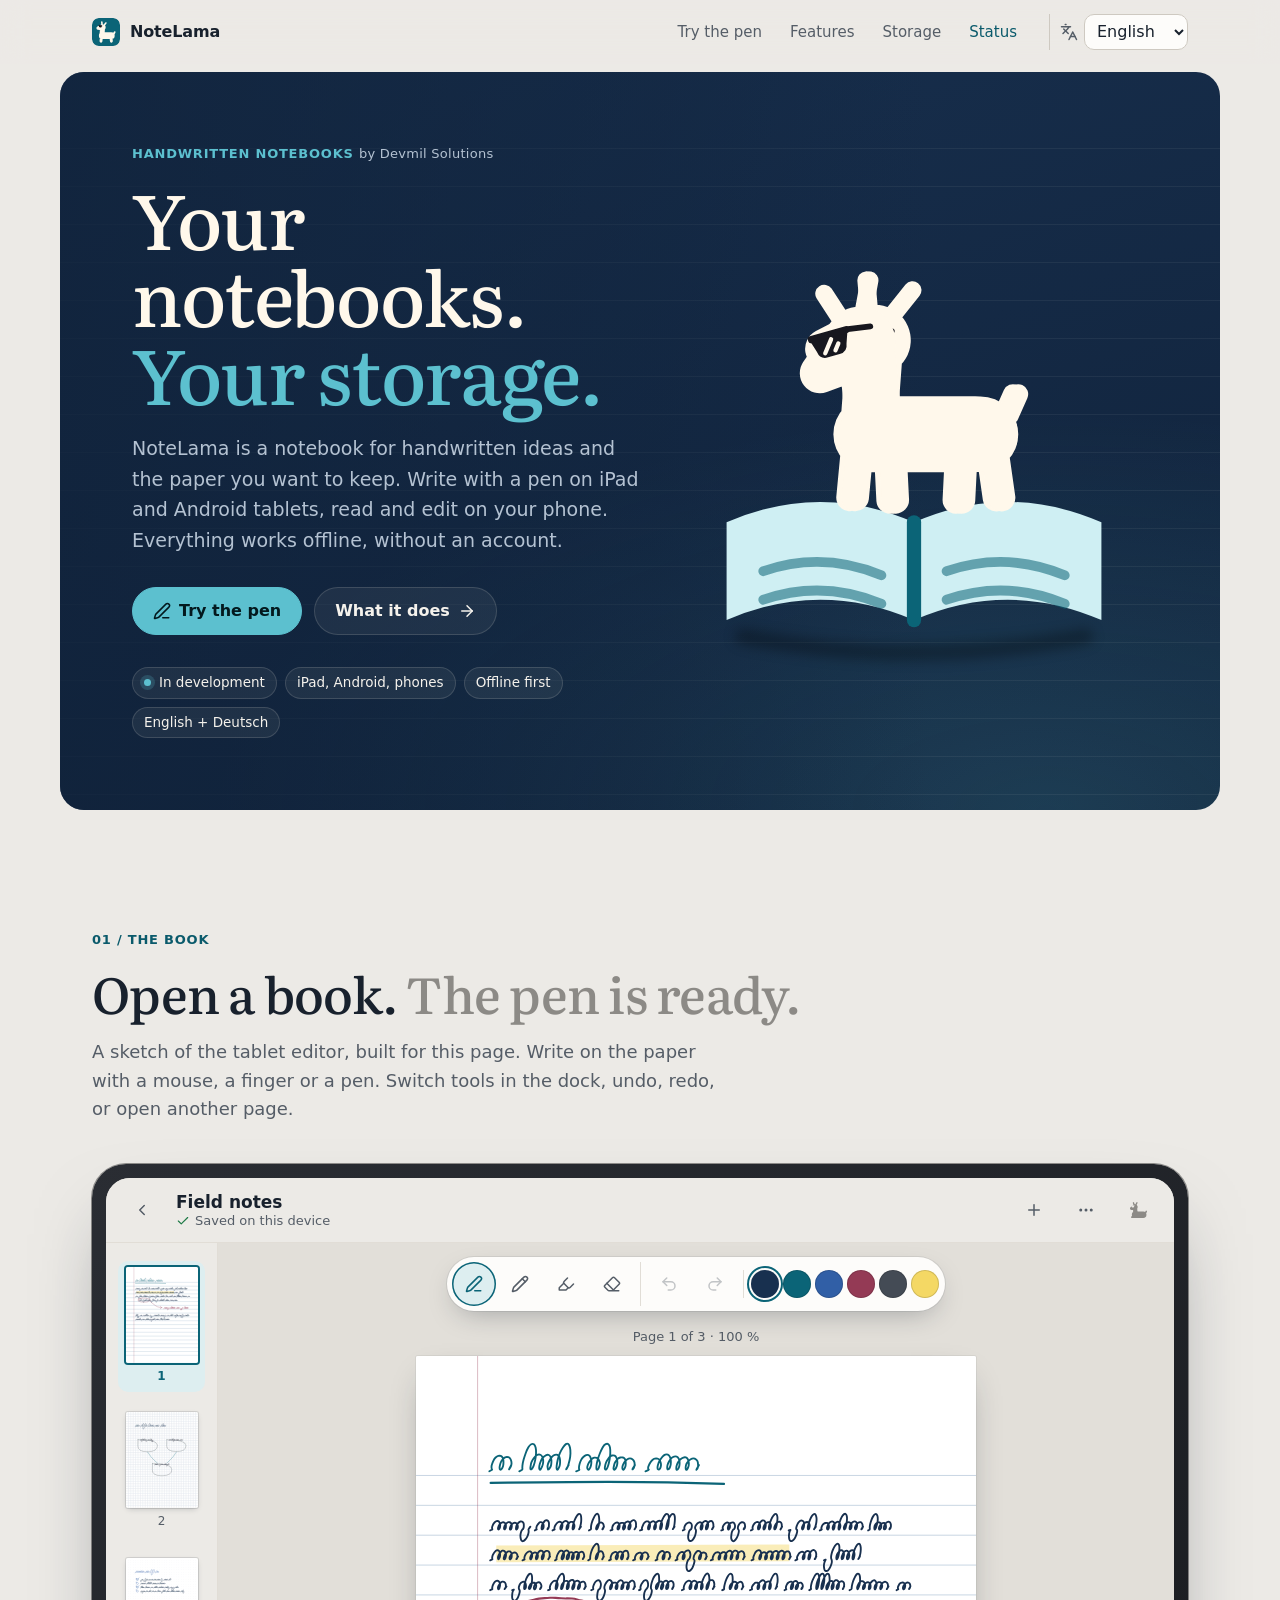
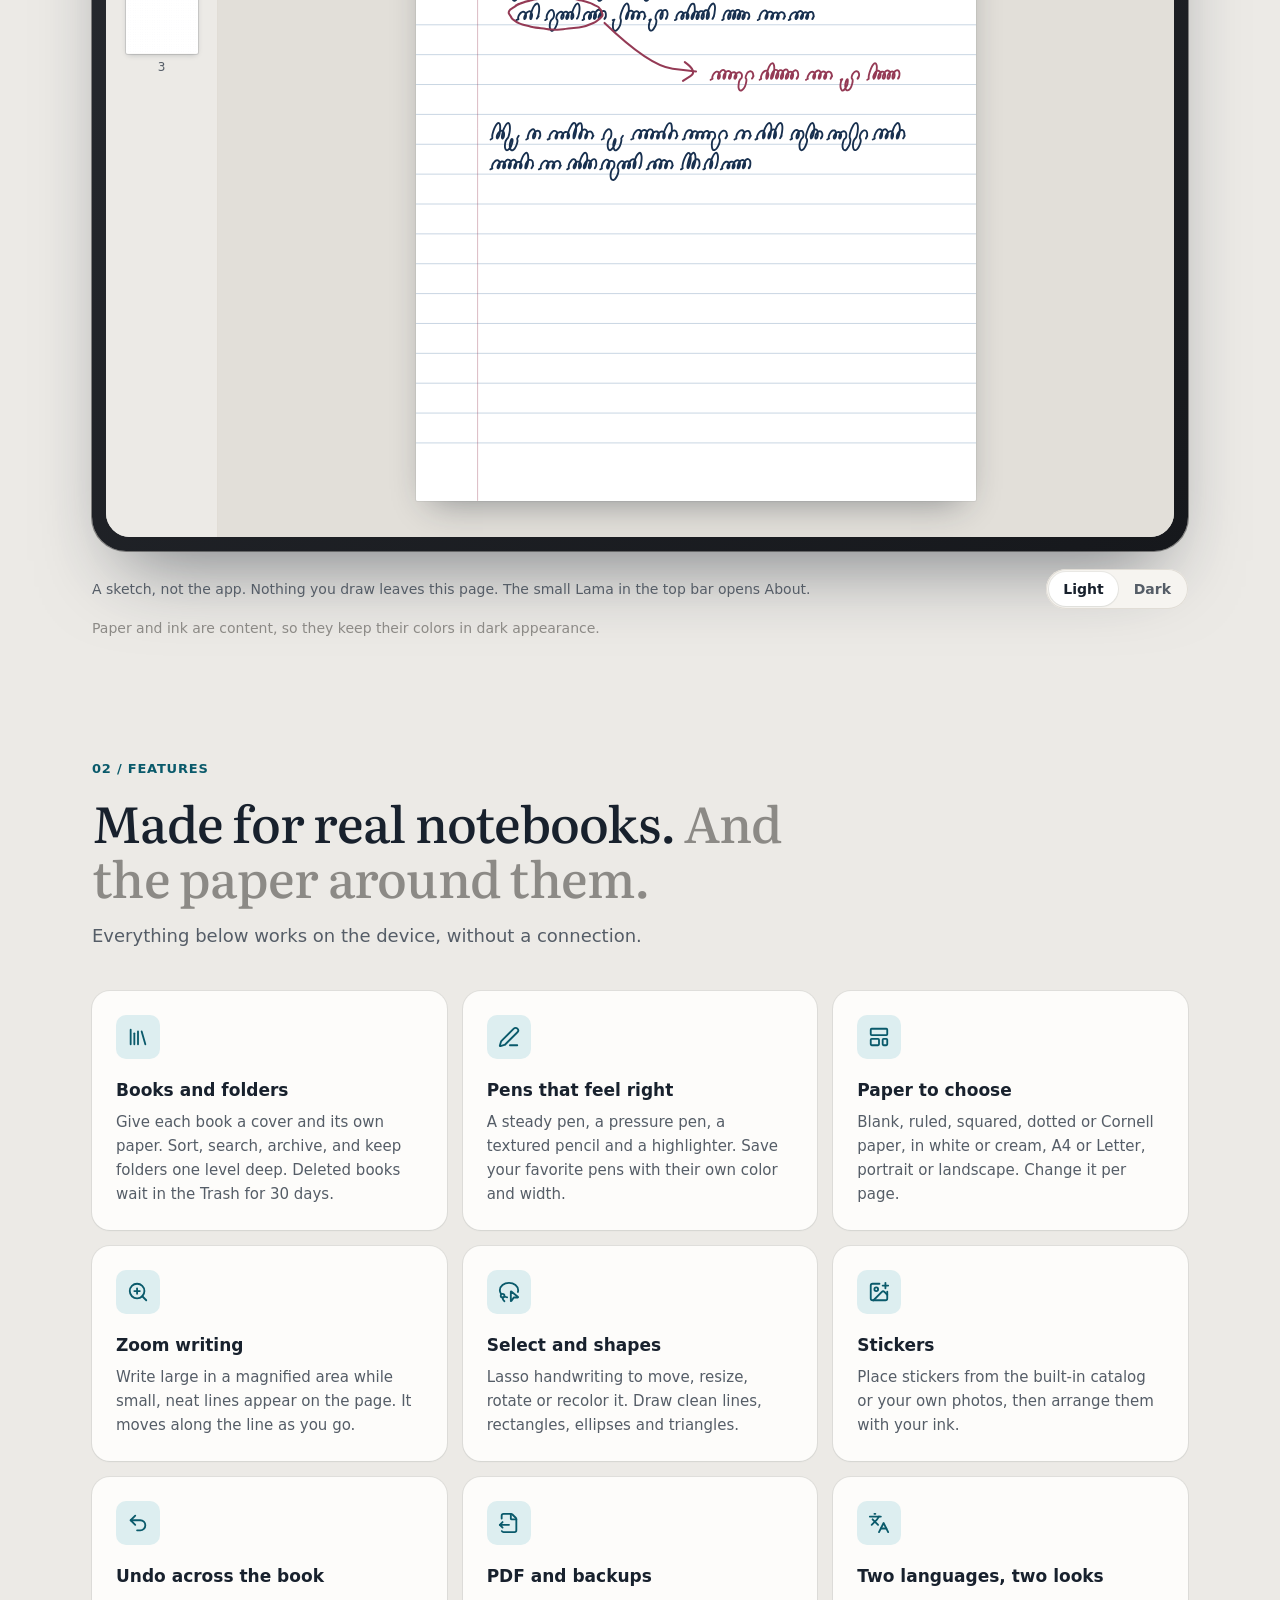
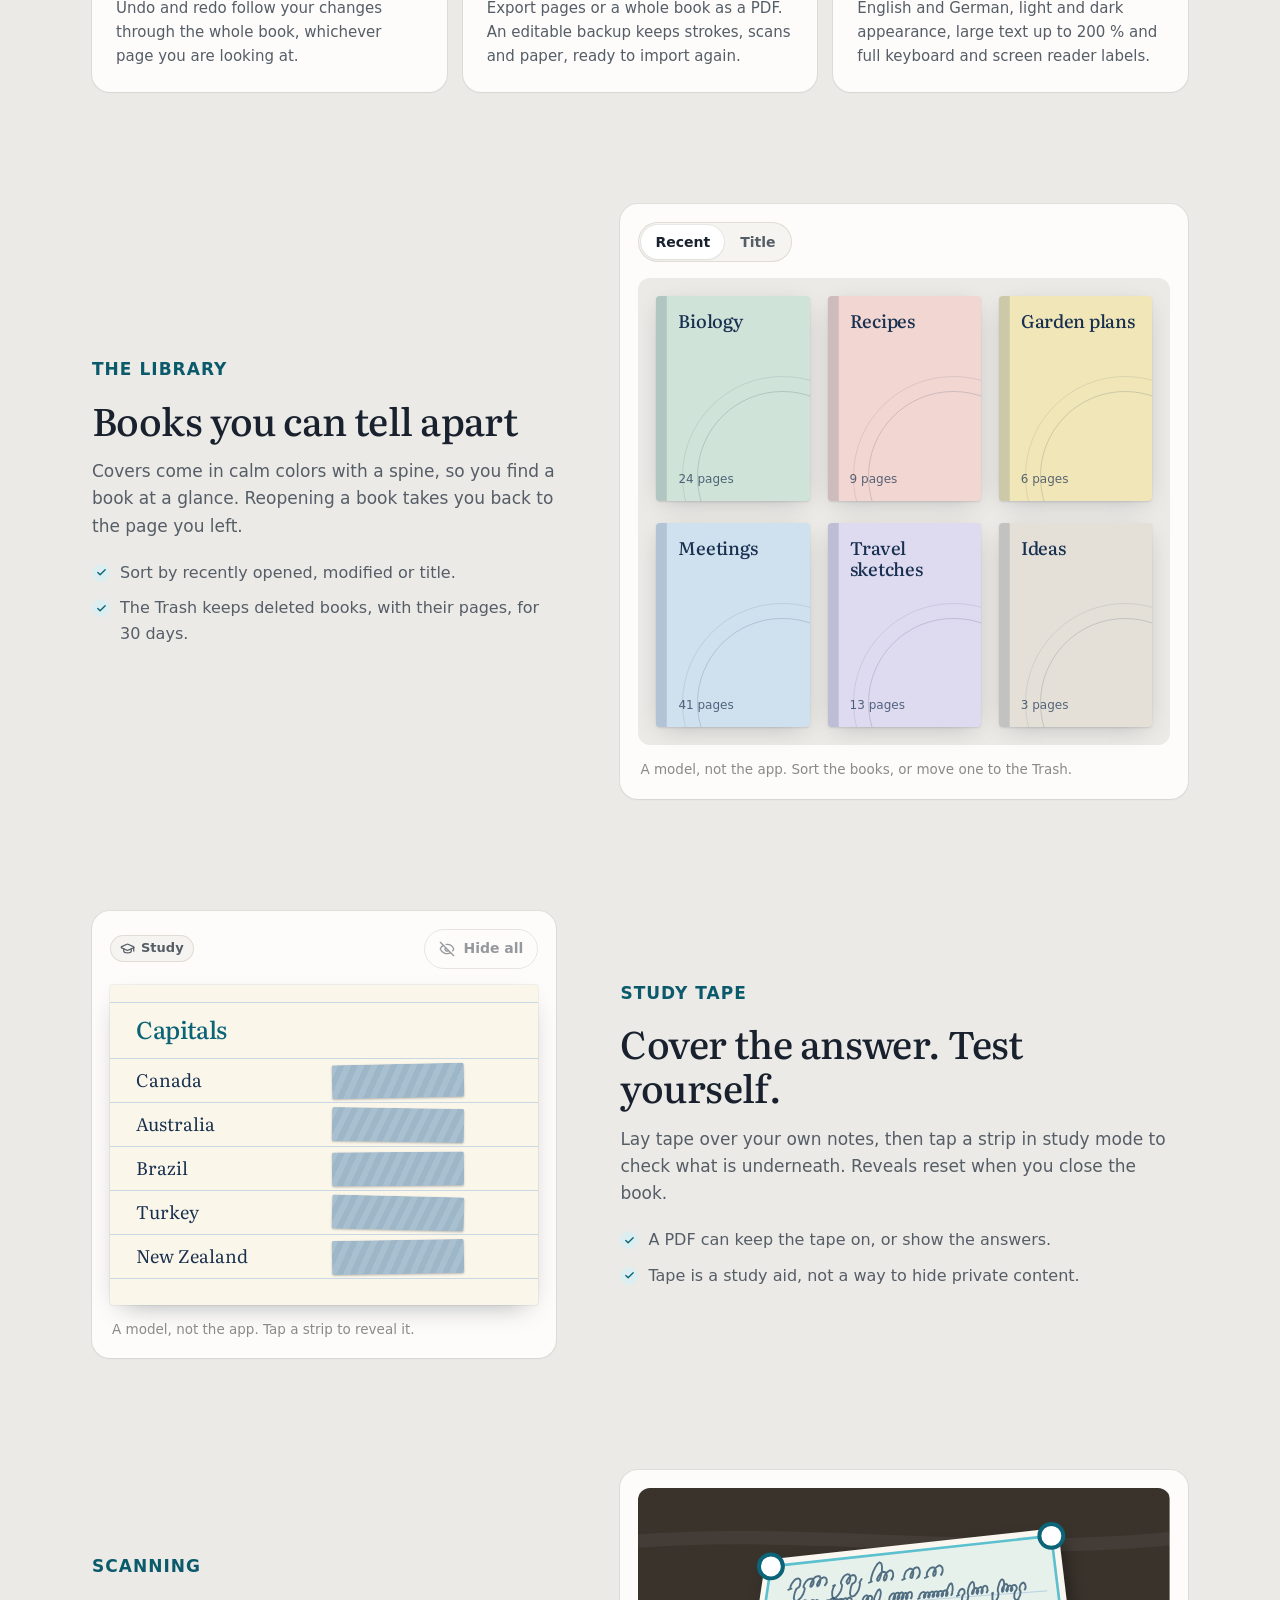
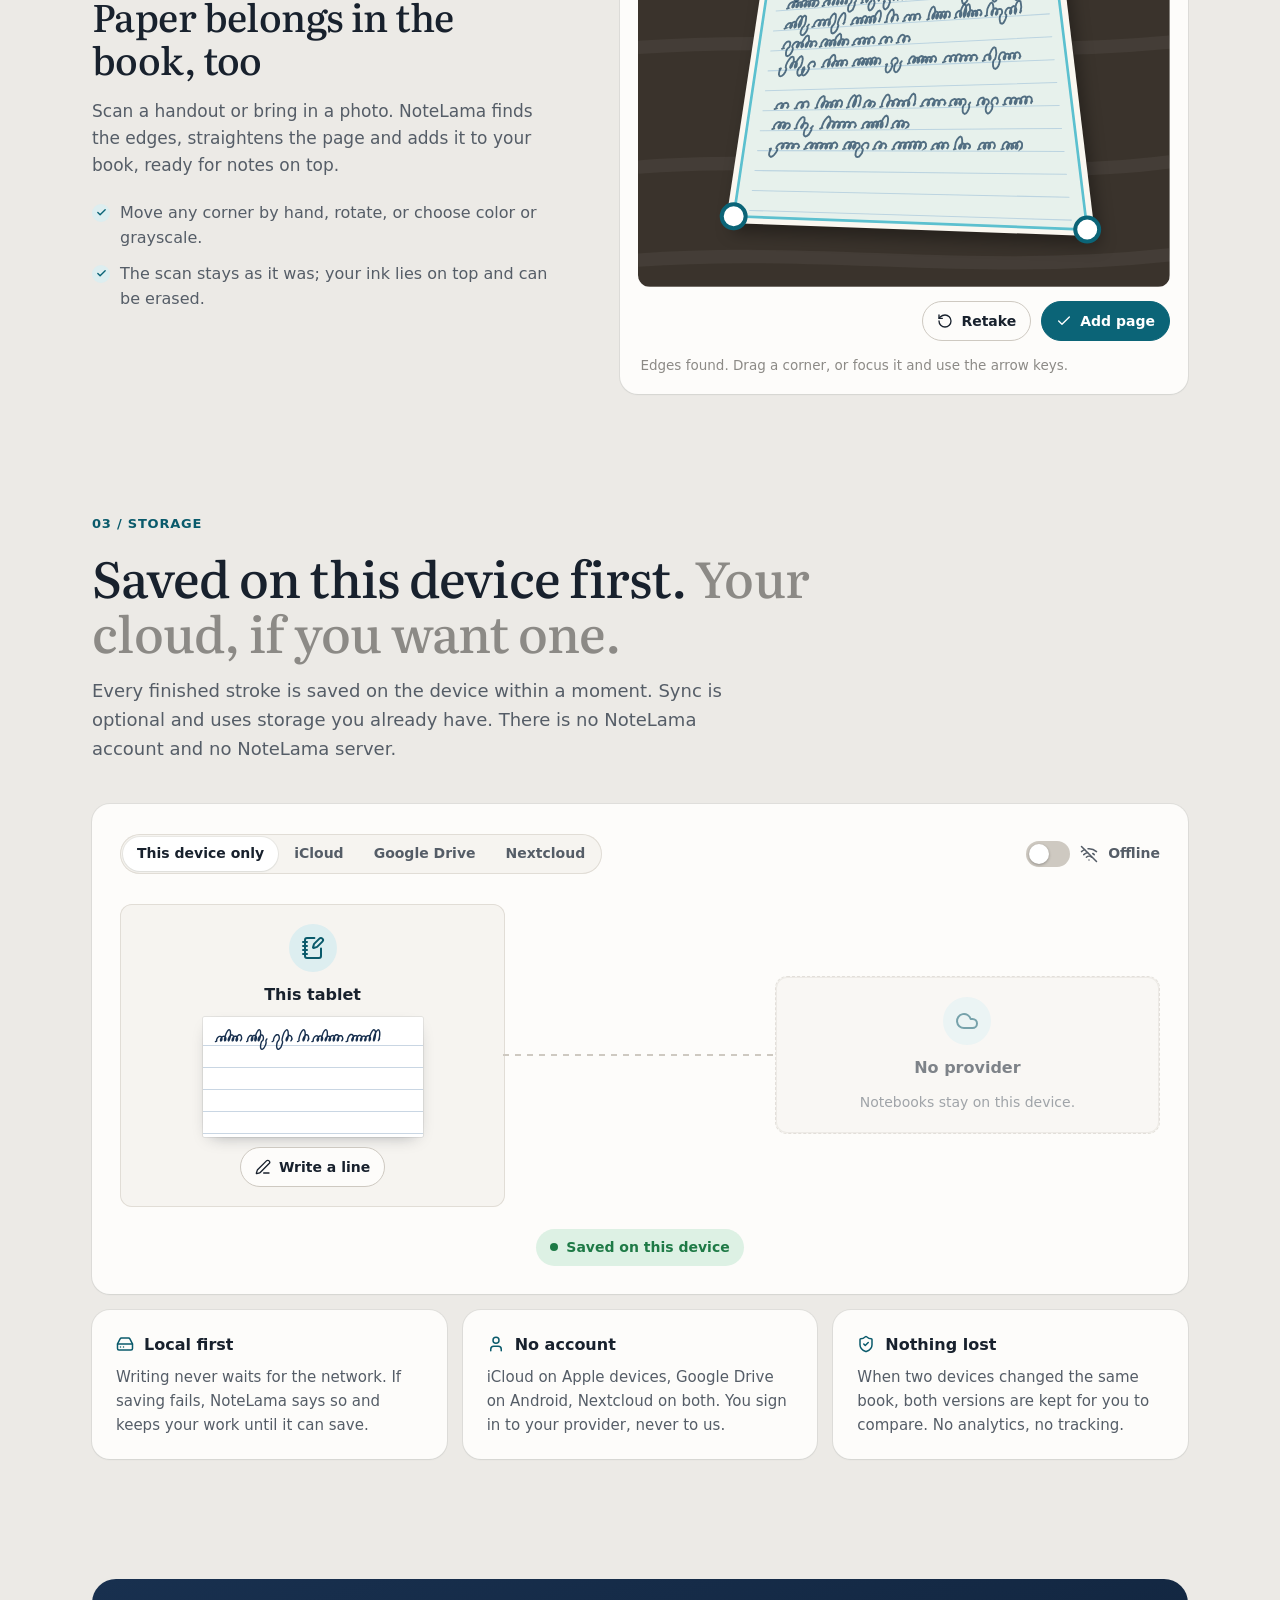
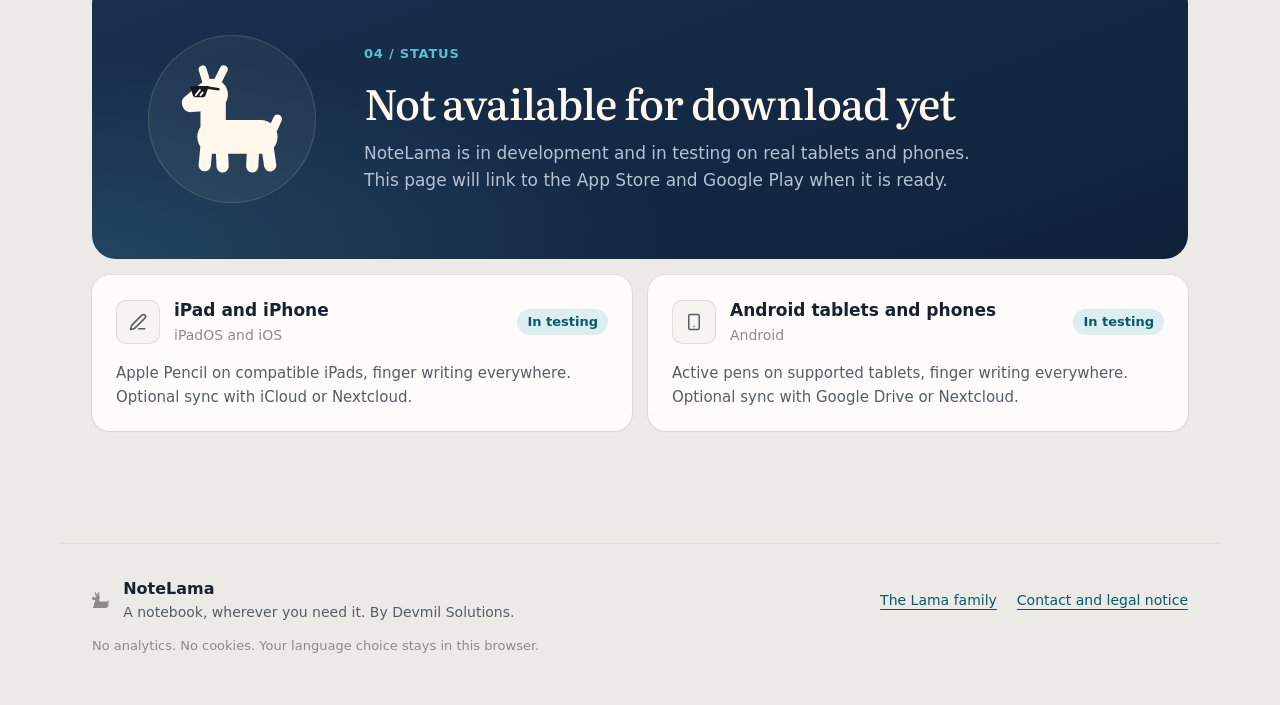
==== webfront/index.html @ fdbc12fc "Sync NoteLama website from 7f9ba613673b104b91e7f8cc0d9d2009ced15ec7" ====
<!doctype html>
<html lang="en">
<head>
  <meta charset="utf-8">
  <meta name="viewport" content="width=device-width, initial-scale=1">
  <title>NoteLama · Handwritten notebooks for tablets and phones</title>
  <meta name="description" content="NoteLama is a notebook app for handwriting and scanned paper on iPad, Android tablets and phones. It works offline, without an account. In development.">
  <meta name="author" content="Devmil Solutions">
  <meta name="theme-color" content="#ECEAE6" media="(prefers-color-scheme: light)">
  <meta name="theme-color" content="#151412" media="(prefers-color-scheme: dark)">
  <meta name="color-scheme" content="light dark">
  <meta property="og:type" content="website">
  <meta property="og:title" content="NoteLama · Your notebooks. Your storage.">
  <meta property="og:description" content="Handwritten notebooks for iPad, Android tablets and phones. Offline first, no account, optional sync with your own storage.">
  <meta property="og:image" content="https://devmil.de/notelama/assets/feature-graphic.png?v=cb223b7f4d21">
  <meta property="og:image:width" content="1024">
  <meta property="og:image:height" content="500">
  <meta property="og:url" content="https://devmil.de/notelama/">
  <meta name="twitter:card" content="summary_large_image">
  <link rel="canonical" href="https://devmil.de/notelama/">
  <script type="application/ld+json">{"@context":"https://schema.org","@type":"SoftwareApplication","name":"NoteLama","url":"https://devmil.de/notelama/","applicationCategory":"ProductivityApplication","operatingSystem":"iOS, iPadOS, Android","creator":{"@type":"Organization","name":"Devmil Solutions","url":"https://devmil.de/"},"description":"Offline notebooks for handwriting and scanned documents. In development."}</script>
  <link rel="icon" href="assets/notelama-mark.svg?v=741d6896531a" type="image/svg+xml">
  <link rel="apple-touch-icon" href="assets/apple-touch-icon.png?v=fbb6b276c877">
  <link rel="manifest" href="manifest.json?v=1ab2ebc813e4">
  <link rel="preload" href="assets/fonts/Literata-Display.woff2" as="font" type="font/woff2" crossorigin>
  <link rel="stylesheet" href="styles.css?v=d50cc5a12090">
  <script>document.documentElement.classList.add("js");</script>
  <script src="site.js?v=645aad67fbd0" data-locales-version="3dd27c2680d1" defer></script>
</head>
<body>
  <!-- Icons: Lucide (lucide-static 1.37.0, ISC), the set Meridian ships in the app. -->
  <svg class="icon-sprite" aria-hidden="true" focusable="false">
    <symbol id="i-pen-line" viewBox="0 0 24 24"><path d="M13 21h8"/><path d="M21.174 6.812a1 1 0 0 0-3.986-3.987L3.842 16.174a2 2 0 0 0-.5.83l-1.321 4.352a.5.5 0 0 0 .623.622l4.353-1.32a2 2 0 0 0 .83-.497z"/></symbol>
    <symbol id="i-pencil" viewBox="0 0 24 24"><path d="M21.174 6.812a1 1 0 0 0-3.986-3.987L3.842 16.174a2 2 0 0 0-.5.83l-1.321 4.352a.5.5 0 0 0 .623.622l4.353-1.32a2 2 0 0 0 .83-.497z"/><path d="m15 5 4 4"/></symbol>
    <symbol id="i-highlighter" viewBox="0 0 24 24"><path d="m9 11-6 6v3h9l3-3"/><path d="m22 12-4.6 4.6a2 2 0 0 1-2.8 0l-5.2-5.2a2 2 0 0 1 0-2.8L14 4"/></symbol>
    <symbol id="i-eraser" viewBox="0 0 24 24"><path d="M21 21H8a2 2 0 0 1-1.42-.587l-3.994-3.999a2 2 0 0 1 0-2.828l10-10a2 2 0 0 1 2.829 0l5.999 6a2 2 0 0 1 0 2.828L12.834 21"/><path d="m5.082 11.09 8.828 8.828"/></symbol>
    <symbol id="i-undo-2" viewBox="0 0 24 24"><path d="M9 14 4 9l5-5"/><path d="M4 9h10.5a5.5 5.5 0 0 1 5.5 5.5a5.5 5.5 0 0 1-5.5 5.5H11"/></symbol>
    <symbol id="i-redo-2" viewBox="0 0 24 24"><path d="m15 14 5-5-5-5"/><path d="M20 9H9.5A5.5 5.5 0 0 0 4 14.5A5.5 5.5 0 0 0 9.5 20H13"/></symbol>
    <symbol id="i-lasso-select" viewBox="0 0 24 24"><path d="M7 22a5 5 0 0 1-2-4"/><path d="M7 16.93c.96.43 1.96.74 2.99.91"/><path d="M3.34 14A6.8 6.8 0 0 1 2 10c0-4.42 4.48-8 10-8s10 3.58 10 8a7.19 7.19 0 0 1-.33 2"/><path d="M5 18a2 2 0 1 0 0-4 2 2 0 0 0 0 4z"/><path d="M14.33 22h-.09a.35.35 0 0 1-.24-.32v-10a.34.34 0 0 1 .33-.34c.08 0 .15.03.21.08l7.34 6a.33.33 0 0 1-.21.59h-4.49l-2.57 3.85a.35.35 0 0 1-.28.14z"/></symbol>
    <symbol id="i-scan" viewBox="0 0 24 24"><path d="M3 7V5a2 2 0 0 1 2-2h2"/><path d="M17 3h2a2 2 0 0 1 2 2v2"/><path d="M21 17v2a2 2 0 0 1-2 2h-2"/><path d="M7 21H5a2 2 0 0 1-2-2v-2"/></symbol>
    <symbol id="i-file-output" viewBox="0 0 24 24"><path d="M4.226 20.925A2 2 0 0 0 6 22h12a2 2 0 0 0 2-2V8a2.4 2.4 0 0 0-.706-1.706l-3.588-3.588A2.4 2.4 0 0 0 14 2H6a2 2 0 0 0-2 2v3.127"/><path d="M14 2v5a1 1 0 0 0 1 1h5"/><path d="m5 11-3 3"/><path d="m5 17-3-3h10"/></symbol>
    <symbol id="i-hard-drive" viewBox="0 0 24 24"><path d="M10 16h.01"/><path d="M2.212 11.577a2 2 0 0 0-.212.896V18a2 2 0 0 0 2 2h16a2 2 0 0 0 2-2v-5.527a2 2 0 0 0-.212-.896L18.55 5.11A2 2 0 0 0 16.76 4H7.24a2 2 0 0 0-1.79 1.11z"/><path d="M21.946 12.013H2.054"/><path d="M6 16h.01"/></symbol>
    <symbol id="i-cloud" viewBox="0 0 24 24"><path d="M17.5 19H9a7 7 0 1 1 6.71-9h1.79a4.5 4.5 0 1 1 0 9Z"/></symbol>
    <symbol id="i-cloud-check" viewBox="0 0 24 24"><path d="m17 15-5.5 5.5L9 18"/><path d="M5.516 16.07A7 7 0 1 1 15.71 8h1.79a4.5 4.5 0 0 1 3.501 7.327"/></symbol>
    <symbol id="i-wifi-off" viewBox="0 0 24 24"><path d="M12 20h.01"/><path d="M8.5 16.429a5 5 0 0 1 7 0"/><path d="M5 12.859a10 10 0 0 1 5.17-2.69"/><path d="M19 12.859a10 10 0 0 0-2.007-1.523"/><path d="M2 8.82a15 15 0 0 1 4.177-2.643"/><path d="M22 8.82a15 15 0 0 0-11.288-3.764"/><path d="m2 2 20 20"/></symbol>
    <symbol id="i-shield-check" viewBox="0 0 24 24"><path d="M20 13c0 5-3.5 7.5-7.66 8.95a1 1 0 0 1-.67-.01C7.5 20.5 4 18 4 13V6a1 1 0 0 1 1-1c2 0 4.5-1.2 6.24-2.72a1.17 1.17 0 0 1 1.52 0C14.51 3.81 17 5 19 5a1 1 0 0 1 1 1z"/><path d="m9 12 2 2 4-4"/></symbol>
    <symbol id="i-notebook-pen" viewBox="0 0 24 24"><path d="M13.4 2H6a2 2 0 0 0-2 2v16a2 2 0 0 0 2 2h12a2 2 0 0 0 2-2v-7.4"/><path d="M2 6h4"/><path d="M2 10h4"/><path d="M2 14h4"/><path d="M2 18h4"/><path d="M21.378 5.626a1 1 0 1 0-3.004-3.004l-5.01 5.012a2 2 0 0 0-.506.854l-.837 2.87a.5.5 0 0 0 .62.62l2.87-.837a2 2 0 0 0 .854-.506z"/></symbol>
    <symbol id="i-library" viewBox="0 0 24 24"><path d="m16 6 4 14"/><path d="M12 6v14"/><path d="M8 8v12"/><path d="M4 4v16"/></symbol>
    <symbol id="i-zoom-in" viewBox="0 0 24 24"><circle cx="11" cy="11" r="8"/><line x1="21" x2="16.65" y1="21" y2="16.65"/><line x1="11" x2="11" y1="8" y2="14"/><line x1="8" x2="14" y1="11" y2="11"/></symbol>
    <symbol id="i-image-plus" viewBox="0 0 24 24"><path d="M16 5h6"/><path d="M19 2v6"/><path d="M21 11.5V19a2 2 0 0 1-2 2H5a2 2 0 0 1-2-2V5a2 2 0 0 1 2-2h7.5"/><path d="m21 15-3.086-3.086a2 2 0 0 0-2.828 0L6 21"/><circle cx="9" cy="9" r="2"/></symbol>
    <symbol id="i-eye" viewBox="0 0 24 24"><path d="M2.062 12.348a1 1 0 0 1 0-.696 10.75 10.75 0 0 1 19.876 0 1 1 0 0 1 0 .696 10.75 10.75 0 0 1-19.876 0"/><circle cx="12" cy="12" r="3"/></symbol>
    <symbol id="i-eye-off" viewBox="0 0 24 24"><path d="M10.733 5.076a10.744 10.744 0 0 1 11.205 6.575 1 1 0 0 1 0 .696 10.747 10.747 0 0 1-1.444 2.49"/><path d="M14.084 14.158a3 3 0 0 1-4.242-4.242"/><path d="M17.479 17.499a10.75 10.75 0 0 1-15.417-5.151 1 1 0 0 1 0-.696 10.75 10.75 0 0 1 4.446-5.143"/><path d="m2 2 20 20"/></symbol>
    <symbol id="i-languages" viewBox="0 0 24 24"><path d="m5 8 6 6"/><path d="m4 14 6-6 2-3"/><path d="M2 5h12"/><path d="M7 2h1"/><path d="m22 22-5-10-5 10"/><path d="M14 18h6"/></symbol>
    <symbol id="i-smartphone" viewBox="0 0 24 24"><rect width="14" height="20" x="5" y="2" rx="2" ry="2"/><path d="M12 18h.01"/></symbol>
    <symbol id="i-folder" viewBox="0 0 24 24"><path d="M20 20a2 2 0 0 0 2-2V8a2 2 0 0 0-2-2h-7.9a2 2 0 0 1-1.69-.9L9.6 3.9A2 2 0 0 0 7.93 3H4a2 2 0 0 0-2 2v13a2 2 0 0 0 2 2Z"/></symbol>
    <symbol id="i-trash-2" viewBox="0 0 24 24"><path d="M10 11v6"/><path d="M14 11v6"/><path d="M19 6v14a2 2 0 0 1-2 2H7a2 2 0 0 1-2-2V6"/><path d="M3 6h18"/><path d="M8 6V4a2 2 0 0 1 2-2h4a2 2 0 0 1 2 2v2"/></symbol>
    <symbol id="i-check" viewBox="0 0 24 24"><path d="M20 6 9 17l-5-5"/></symbol>
    <symbol id="i-refresh-cw" viewBox="0 0 24 24"><path d="M3 12a9 9 0 0 1 9-9 9.75 9.75 0 0 1 6.74 2.74L21 8"/><path d="M21 3v5h-5"/><path d="M21 12a9 9 0 0 1-9 9 9.75 9.75 0 0 1-6.74-2.74L3 16"/><path d="M8 16H3v5"/></symbol>
    <symbol id="i-plus" viewBox="0 0 24 24"><path d="M5 12h14"/><path d="M12 5v14"/></symbol>
    <symbol id="i-arrow-right" viewBox="0 0 24 24"><path d="M5 12h14"/><path d="m12 5 7 7-7 7"/></symbol>
    <symbol id="i-rotate-ccw" viewBox="0 0 24 24"><path d="M3 12a9 9 0 1 0 9-9 9.75 9.75 0 0 0-6.74 2.74L3 8"/><path d="M3 3v5h5"/></symbol>
    <symbol id="i-layout-template" viewBox="0 0 24 24"><rect width="18" height="7" x="3" y="3" rx="1"/><rect width="9" height="7" x="3" y="14" rx="1"/><rect width="5" height="7" x="16" y="14" rx="1"/></symbol>
    <symbol id="i-graduation-cap" viewBox="0 0 24 24"><path d="M21.42 10.922a1 1 0 0 0-.019-1.838L12.83 5.18a2 2 0 0 0-1.66 0L2.6 9.08a1 1 0 0 0 0 1.832l8.57 3.908a2 2 0 0 0 1.66 0z"/><path d="M22 10v6"/><path d="M6 12.5V16a6 3 0 0 0 12 0v-3.5"/></symbol>
    <symbol id="i-x" viewBox="0 0 24 24"><path d="M18 6 6 18"/><path d="m6 6 12 12"/></symbol>
    <symbol id="i-ellipsis" viewBox="0 0 24 24"><circle cx="12" cy="12" r="1"/><circle cx="19" cy="12" r="1"/><circle cx="5" cy="12" r="1"/></symbol>
    <symbol id="i-chevron-left" viewBox="0 0 24 24"><path d="m15 18-6-6 6-6"/></symbol>
    <symbol id="i-archive-restore" viewBox="0 0 24 24"><rect width="20" height="5" x="2" y="3" rx="1"/><path d="M4 8v11a2 2 0 0 0 2 2h2"/><path d="M20 8v11a2 2 0 0 1-2 2h-2"/><path d="m9 15 3-3 3 3"/><path d="M12 12v9"/></symbol>
    <symbol id="i-user" viewBox="0 0 24 24"><path d="M19 21v-2a4 4 0 0 0-4-4H9a4 4 0 0 0-4 4v2"/><circle cx="12" cy="7" r="4"/></symbol>
  </svg>

  <a class="skip-link" href="#main" data-i18n="skip">Skip to content</a>

  <header class="site-header">
    <nav class="site-nav" aria-label="Main" data-i18n-label="navLabel">
      <a class="brand" href="./">
        <img class="brand-mark" src="assets/notelama-mark.svg?v=741d6896531a" alt="" width="28" height="28">
        <span class="brand-name">NoteLama</span>
      </a>
      <div class="nav-links">
        <a href="#write" data-i18n="navWrite">Try the pen</a>
        <a href="#features" data-i18n="navFeatures">Features</a>
        <a href="#storage" data-i18n="navStorage">Storage</a>
        <a class="nav-cta" href="#status" data-i18n="navStatus">Status</a>
      </div>
      <label class="language">
        <svg class="icon" aria-hidden="true"><use href="#i-languages"/></svg>
        <span class="sr-only" data-i18n="language">Language</span>
        <select id="language"><option value="en">English</option><option value="de">Deutsch</option></select>
      </label>
    </nav>
  </header>

  <main id="main">
    <section class="hero" aria-labelledby="hero-title">
      <div class="stage">
        <canvas class="ink-field" data-ink-field aria-hidden="true"></canvas>
        <div class="stage-veil" aria-hidden="true"></div>
        <div class="hero-copy">
          <p class="eyebrow on-brand"><span data-i18n="heroEyebrow">Handwritten notebooks</span> <span class="eyebrow-maker" data-i18n="maker">by Devmil Solutions</span></p>
          <h1 id="hero-title"><span data-i18n="heroTitleA">Your notebooks.</span> <span class="soft" data-i18n="heroTitleB">Your storage.</span></h1>
          <p class="lede" data-i18n="heroLede">NoteLama is a notebook for handwritten ideas and the paper you want to keep. Write with a pen on iPad and Android tablets, read and edit on your phone. Everything works offline, without an account.</p>
          <div class="actions">
            <a class="button primary" href="#write">
              <svg class="icon" aria-hidden="true"><use href="#i-pen-line"/></svg>
              <span data-i18n="heroTry">Try the pen</span>
            </a>
            <a class="button ghost" href="#features">
              <span data-i18n="heroMore">What it does</span>
              <svg class="icon" aria-hidden="true"><use href="#i-arrow-right"/></svg>
            </a>
          </div>
          <ul class="hero-facts">
            <li><span class="dot" aria-hidden="true"></span><span data-i18n="factStatus">In development</span></li>
            <li data-i18n="factDevices">iPad, Android, phones</li>
            <li data-i18n="factOffline">Offline first</li>
            <li data-i18n="factLanguages">English + Deutsch</li>
          </ul>
        </div>
        <!-- The Lama stands on an open notebook, as in the app icon. It
             opens with the hello pose, settles proud, and nods when a line
             of handwriting is finished on the stage. -->
        <div class="hero-scene" aria-hidden="true">
          <!-- Same geometry as the vendored app icon scene (tile-nibluma.svg). -->
          <svg viewBox="6 10 108 104" focusable="false">
            <path class="book-shadow" d="M18 110Q60 118 102 110"/>
            <path class="book" d="M14 82Q37 72 60 82Q83 72 106 82V106Q83 96 60 106Q37 96 14 106Z"/>
            <path class="book-rule" d="M23 94Q37.5 89 52 95M23 101Q37.5 96 52 102M68 94Q82.5 89 97 95M68 101Q82.5 96 97 102"/>
            <path class="book-spine" d="M60 82V106"/>
            <g class="hero-lama is-hello" data-hero-lama>
              <image class="pose proud" href="assets/lama/lama-proud.svg" x="24.49" y="14.69" width="71.02" height="71.02"/>
              <image class="pose hello" href="assets/lama/lama-standing-nod.svg" x="24.49" y="14.69" width="71.02" height="71.02"/>
            </g>
          </svg>
        </div>
      </div>
    </section>

    <section id="write" class="section" aria-labelledby="write-title">
      <div class="section-head reveal">
        <p class="eyebrow"><b>01</b> / <span data-i18n="writeEyebrow">The book</span></p>
        <h2 id="write-title"><span data-i18n="writeTitleA">Open a book.</span> <span class="soft" data-i18n="writeTitleB">The pen is ready.</span></h2>
        <p class="section-lede" data-i18n="writeLede">A sketch of the tablet editor, built for this page. Write on the paper with a mouse, a finger or a pen. Switch tools in the dock, undo, redo, or open another page.</p>
      </div>

      <figure class="tablet-figure reveal" data-book>
        <div class="tablet">
          <div class="app" data-sketch-theme>
            <div class="app-bar">
              <span class="app-icon-button" aria-hidden="true"><svg class="icon"><use href="#i-chevron-left"/></svg></span>
              <div class="app-title">
                <strong class="book-title" data-i18n="bookTitle">Field notes</strong>
                <small class="save-state" data-save-state role="status"><svg class="icon" aria-hidden="true"><use href="#i-check"/></svg><span data-save-text data-i18n="savedLocally">Saved on this device</span></small>
              </div>
              <span class="app-icon-button" aria-hidden="true"><svg class="icon"><use href="#i-plus"/></svg></span>
              <span class="app-icon-button" aria-hidden="true"><svg class="icon"><use href="#i-ellipsis"/></svg></span>
              <button class="app-icon-button signature-button" type="button" data-about-open title="About NoteLama" data-i18n-label="aboutOpen">
                <span class="signature" aria-hidden="true"></span>
              </button>
            </div>
            <div class="app-body">
              <ol class="thumbs" aria-label="Pages" data-i18n-label="pagesLabel" data-thumbs>
                <li><button type="button" class="thumb" data-page="0" aria-current="true"><canvas width="72" height="96" aria-hidden="true"></canvas><span>1</span></button></li>
                <li><button type="button" class="thumb" data-page="1"><canvas width="72" height="96" aria-hidden="true"></canvas><span>2</span></button></li>
                <li><button type="button" class="thumb" data-page="2"><canvas width="72" height="96" aria-hidden="true"></canvas><span>3</span></button></li>
              </ol>
              <div class="desk">
                <div class="dock" role="toolbar" aria-label="Tools" data-i18n-label="toolsLabel" data-dock>
                  <div class="dock-group">
                    <button type="button" class="tool" data-tool="pen" aria-pressed="true" title="Pen" data-i18n-label="penTool"><svg class="icon" aria-hidden="true"><use href="#i-pen-line"/></svg></button>
                    <button type="button" class="tool" data-tool="pencil" aria-pressed="false" title="Pencil" data-i18n-label="pencilTool"><svg class="icon" aria-hidden="true"><use href="#i-pencil"/></svg></button>
                    <button type="button" class="tool" data-tool="highlighter" aria-pressed="false" title="Highlighter" data-i18n-label="highlighterTool"><svg class="icon" aria-hidden="true"><use href="#i-highlighter"/></svg></button>
                    <button type="button" class="tool" data-tool="eraser" aria-pressed="false" title="Eraser" data-i18n-label="eraserTool"><svg class="icon" aria-hidden="true"><use href="#i-eraser"/></svg></button>
                  </div>
                  <div class="dock-group">
                    <button type="button" class="tool" data-undo disabled title="Undo" data-i18n-label="undo"><svg class="icon" aria-hidden="true"><use href="#i-undo-2"/></svg></button>
                    <button type="button" class="tool" data-redo disabled title="Redo" data-i18n-label="redo"><svg class="icon" aria-hidden="true"><use href="#i-redo-2"/></svg></button>
                  </div>
                  <div class="dock-group swatches" role="radiogroup" aria-label="Ink color" data-i18n-label="inkLabel" data-swatches>
                    <button type="button" class="swatch" role="radio" aria-checked="true" style="--ink:#18304F" data-color="#18304F" title="Blue-black" data-i18n-label="inkBlueBlack"></button>
                    <button type="button" class="swatch" role="radio" aria-checked="false" style="--ink:#0B6477" data-color="#0B6477" title="Petrol" data-i18n-label="inkPetrol"></button>
                    <button type="button" class="swatch" role="radio" aria-checked="false" style="--ink:#315FA6" data-color="#315FA6" title="Royal" data-i18n-label="inkRoyal"></button>
                    <button type="button" class="swatch" role="radio" aria-checked="false" style="--ink:#943A55" data-color="#943A55" title="Berry" data-i18n-label="inkBerry"></button>
                    <button type="button" class="swatch" role="radio" aria-checked="false" style="--ink:#444B55" data-color="#444B55" title="Graphite" data-i18n-label="inkGraphite"></button>
                    <button type="button" class="swatch" role="radio" aria-checked="false" style="--ink:#F4D864" data-color="#F4D864" title="Sunflower" data-i18n-label="inkSunflower"></button>
                  </div>
                </div>
                <p class="page-meta" aria-live="polite"><span data-page-label>Page 1 of 3</span> · <span class="tabular">100 %</span></p>
                <div class="paper-wrap">
                  <canvas class="paper" data-paper role="img" aria-label="Writable page. Draw with a mouse, finger or pen." data-i18n-label="paperLabel"></canvas>
                  <span class="eraser-ring" data-eraser-ring aria-hidden="true"></span>
                </div>
              </div>
            </div>
            <div class="about-scrim" data-about hidden>
              <div class="about-dialog" role="dialog" aria-modal="true" aria-labelledby="about-title">
                <div class="about-ground"><img src="assets/lama/lama-proud.svg" alt="" width="104" height="104"></div>
                <h3 id="about-title">NoteLama</h3>
                <p data-i18n="maker">by Devmil Solutions</p>
                <p class="about-version" data-i18n="aboutVersion">In development · not yet released</p>
                <button class="button small" type="button" data-about-close data-i18n="close">Close</button>
              </div>
            </div>
          </div>
        </div>
        <figcaption class="figure-caption">
          <span data-i18n="writeCaption">A sketch, not the app. Nothing you draw leaves this page. The small Lama in the top bar opens About.</span>
          <span class="seg" role="group" aria-label="Sketch appearance" data-i18n-label="appearanceLabel">
            <button type="button" aria-pressed="false" data-sketch-mode="light" data-i18n="light">Light</button>
            <button type="button" aria-pressed="false" data-sketch-mode="dark" data-i18n="dark">Dark</button>
          </span>
        </figcaption>
        <p class="figure-note reveal" data-i18n="writeNote">Paper and ink are content, so they keep their colors in dark appearance.</p>
      </figure>
    </section>

    <section id="features" class="section" aria-labelledby="features-title">
      <div class="section-head reveal">
        <p class="eyebrow"><b>02</b> / <span data-i18n="featuresEyebrow">Features</span></p>
        <h2 id="features-title"><span data-i18n="featuresTitleA">Made for real notebooks.</span> <span class="soft" data-i18n="featuresTitleB">And the paper around them.</span></h2>
        <p class="section-lede" data-i18n="featuresLede">Everything below works on the device, without a connection.</p>
      </div>
      <div class="feature-grid">
        <article class="island reveal">
          <span class="feature-icon"><svg class="icon" aria-hidden="true"><use href="#i-library"/></svg></span>
          <h3 data-i18n="fLibraryTitle">Books and folders</h3>
          <p data-i18n="fLibraryBody">Give each book a cover and its own paper. Sort, search, archive, and keep folders one level deep. Deleted books wait in the Trash for 30 days.</p>
        </article>
        <article class="island reveal" style="--i:1">
          <span class="feature-icon"><svg class="icon" aria-hidden="true"><use href="#i-pen-line"/></svg></span>
          <h3 data-i18n="fPensTitle">Pens that feel right</h3>
          <p data-i18n="fPensBody">A steady pen, a pressure pen, a textured pencil and a highlighter. Save your favorite pens with their own color and width.</p>
        </article>
        <article class="island reveal" style="--i:2">
          <span class="feature-icon"><svg class="icon" aria-hidden="true"><use href="#i-layout-template"/></svg></span>
          <h3 data-i18n="fPaperTitle">Paper to choose</h3>
          <p data-i18n="fPaperBody">Blank, ruled, squared, dotted or Cornell paper, in white or cream, A4 or Letter, portrait or landscape. Change it per page.</p>
        </article>
        <article class="island reveal">
          <span class="feature-icon"><svg class="icon" aria-hidden="true"><use href="#i-zoom-in"/></svg></span>
          <h3 data-i18n="fZoomTitle">Zoom writing</h3>
          <p data-i18n="fZoomBody">Write large in a magnified area while small, neat lines appear on the page. It moves along the line as you go.</p>
        </article>
        <article class="island reveal" style="--i:1">
          <span class="feature-icon"><svg class="icon" aria-hidden="true"><use href="#i-lasso-select"/></svg></span>
          <h3 data-i18n="fSelectTitle">Select and shapes</h3>
          <p data-i18n="fSelectBody">Lasso handwriting to move, resize, rotate or recolor it. Draw clean lines, rectangles, ellipses and triangles.</p>
        </article>
        <article class="island reveal" style="--i:2">
          <span class="feature-icon"><svg class="icon" aria-hidden="true"><use href="#i-image-plus"/></svg></span>
          <h3 data-i18n="fStickerTitle">Stickers</h3>
          <p data-i18n="fStickerBody">Place stickers from the built-in catalog or your own photos, then arrange them with your ink.</p>
        </article>
        <article class="island reveal">
          <span class="feature-icon"><svg class="icon" aria-hidden="true"><use href="#i-undo-2"/></svg></span>
          <h3 data-i18n="fUndoTitle">Undo across the book</h3>
          <p data-i18n="fUndoBody">Undo and redo follow your changes through the whole book, whichever page you are looking at.</p>
        </article>
        <article class="island reveal" style="--i:1">
          <span class="feature-icon"><svg class="icon" aria-hidden="true"><use href="#i-file-output"/></svg></span>
          <h3 data-i18n="fExportTitle">PDF and backups</h3>
          <p data-i18n="fExportBody">Export pages or a whole book as a PDF. An editable backup keeps strokes, scans and paper, ready to import again.</p>
        </article>
        <article class="island reveal" style="--i:2">
          <span class="feature-icon"><svg class="icon" aria-hidden="true"><use href="#i-languages"/></svg></span>
          <h3 data-i18n="fAccessTitle">Two languages, two looks</h3>
          <p data-i18n="fAccessBody">English and German, light and dark appearance, large text up to 200 % and full keyboard and screen reader labels.</p>
        </article>
      </div>

      <div class="story" id="library">
        <div class="story-copy reveal">
          <p class="eyebrow" data-i18n="libraryEyebrow">The library</p>
          <h3 class="story-title" data-i18n="libraryTitle">Books you can tell apart</h3>
          <p data-i18n="libraryBody">Covers come in calm colors with a spine, so you find a book at a glance. Reopening a book takes you back to the page you left.</p>
          <ul class="ticks">
            <li data-i18n="libraryTick1">Sort by recently opened, modified or title.</li>
            <li data-i18n="libraryTick2">The Trash keeps deleted books, with their pages, for 30 days.</li>
          </ul>
        </div>
        <div class="island demo reveal" style="--i:1" data-library>
          <div class="demo-bar">
            <span class="seg" role="group" aria-label="Sort books" data-i18n-label="sortLabel">
              <button type="button" aria-pressed="true" data-sort="recent" data-i18n="sortRecent">Recent</button>
              <button type="button" aria-pressed="false" data-sort="title" data-i18n="sortTitle">Title</button>
            </span>
            <button type="button" class="button small quiet" data-restore hidden>
              <svg class="icon" aria-hidden="true"><use href="#i-archive-restore"/></svg><span data-restore-label>Restore</span>
            </button>
          </div>
          <ul class="shelf" data-shelf>
            <li class="book-item" data-book-id="biology" data-recent="1"><div class="cover" style="--cover:#CFE3D8"><span class="cover-title" data-i18n="book1">Biology</span><span class="cover-meta" data-i18n="book1Meta">24 pages</span></div><button type="button" class="cover-trash" data-trash title="Move to Trash" data-i18n-label="moveToTrash"><svg class="icon" aria-hidden="true"><use href="#i-trash-2"/></svg></button></li>
            <li class="book-item" data-book-id="recipes" data-recent="4"><div class="cover" style="--cover:#F2D6D2"><span class="cover-title" data-i18n="book2">Recipes</span><span class="cover-meta" data-i18n="book2Meta">9 pages</span></div><button type="button" class="cover-trash" data-trash title="Move to Trash" data-i18n-label="moveToTrash"><svg class="icon" aria-hidden="true"><use href="#i-trash-2"/></svg></button></li>
            <li class="book-item" data-book-id="garden" data-recent="2"><div class="cover" style="--cover:#F1E6B8"><span class="cover-title" data-i18n="book3">Garden plans</span><span class="cover-meta" data-i18n="book3Meta">6 pages</span></div><button type="button" class="cover-trash" data-trash title="Move to Trash" data-i18n-label="moveToTrash"><svg class="icon" aria-hidden="true"><use href="#i-trash-2"/></svg></button></li>
            <li class="book-item" data-book-id="meetings" data-recent="3"><div class="cover" style="--cover:#CFE0EE"><span class="cover-title" data-i18n="book4">Meetings</span><span class="cover-meta" data-i18n="book4Meta">41 pages</span></div><button type="button" class="cover-trash" data-trash title="Move to Trash" data-i18n-label="moveToTrash"><svg class="icon" aria-hidden="true"><use href="#i-trash-2"/></svg></button></li>
            <li class="book-item" data-book-id="travel" data-recent="5"><div class="cover" style="--cover:#DEDAF0"><span class="cover-title" data-i18n="book5">Travel sketches</span><span class="cover-meta" data-i18n="book5Meta">13 pages</span></div><button type="button" class="cover-trash" data-trash title="Move to Trash" data-i18n-label="moveToTrash"><svg class="icon" aria-hidden="true"><use href="#i-trash-2"/></svg></button></li>
            <li class="book-item" data-book-id="ideas" data-recent="6"><div class="cover" style="--cover:#E4E0D8"><span class="cover-title" data-i18n="book6">Ideas</span><span class="cover-meta" data-i18n="book6Meta">3 pages</span></div><button type="button" class="cover-trash" data-trash title="Move to Trash" data-i18n-label="moveToTrash"><svg class="icon" aria-hidden="true"><use href="#i-trash-2"/></svg></button></li>
          </ul>
          <div class="empty-state" data-empty hidden>
            <span class="lama-tile"><img src="assets/lama/lama-resting.svg" alt="" width="72" height="72"></span>
            <p class="empty-title" data-i18n="emptyTitle">No notebooks yet.</p>
            <p data-i18n="emptyBody">Start one for ideas, sketches and the things you want to keep.</p>
          </div>
          <p class="demo-note" role="status" data-library-status data-i18n="libraryNote">A model, not the app. Sort the books, or move one to the Trash.</p>
        </div>
      </div>

      <div class="story flip" id="study">
        <div class="story-copy reveal">
          <p class="eyebrow" data-i18n="studyEyebrow">Study tape</p>
          <h3 class="story-title" data-i18n="studyTitle">Cover the answer. Test yourself.</h3>
          <p data-i18n="studyBody">Lay tape over your own notes, then tap a strip in study mode to check what is underneath. Reveals reset when you close the book.</p>
          <ul class="ticks">
            <li data-i18n="studyTick1">A PDF can keep the tape on, or show the answers.</li>
            <li data-i18n="studyTick2">Tape is a study aid, not a way to hide private content.</li>
          </ul>
        </div>
        <div class="island demo reveal" style="--i:1" data-study>
          <div class="demo-bar">
            <span class="chip"><svg class="icon" aria-hidden="true"><use href="#i-graduation-cap"/></svg><span data-i18n="studyMode">Study</span></span>
            <button type="button" class="button small quiet" data-hide-all disabled>
              <svg class="icon" aria-hidden="true"><use href="#i-eye-off"/></svg><span data-i18n="hideAll">Hide all</span>
            </button>
          </div>
          <div class="study-page">
            <p class="study-head" data-i18n="studyHeading">Capitals</p>
            <ul class="study-list">
              <li><span data-i18n="q1">Canada</span><button type="button" class="tape" aria-pressed="false" data-tape style="--r:-1.2deg"><span class="answer" data-i18n="a1">Ottawa</span></button></li>
              <li><span data-i18n="q2">Australia</span><button type="button" class="tape" aria-pressed="false" data-tape style="--r:0.8deg"><span class="answer" data-i18n="a2">Canberra</span></button></li>
              <li><span data-i18n="q3">Brazil</span><button type="button" class="tape" aria-pressed="false" data-tape style="--r:-0.4deg"><span class="answer" data-i18n="a3">Brasília</span></button></li>
              <li><span data-i18n="q4">Turkey</span><button type="button" class="tape" aria-pressed="false" data-tape style="--r:1.4deg"><span class="answer" data-i18n="a4">Ankara</span></button></li>
              <li><span data-i18n="q5">New Zealand</span><button type="button" class="tape" aria-pressed="false" data-tape style="--r:-0.9deg"><span class="answer" data-i18n="a5">Wellington</span></button></li>
            </ul>
          </div>
          <p class="demo-note" role="status" data-study-status>A model, not the app. Tap a strip to reveal it.</p>
        </div>
      </div>

      <div class="story" id="scan">
        <div class="story-copy reveal">
          <p class="eyebrow" data-i18n="scanEyebrow">Scanning</p>
          <h3 class="story-title" data-i18n="scanTitle">Paper belongs in the book, too</h3>
          <p data-i18n="scanBody">Scan a handout or bring in a photo. NoteLama finds the edges, straightens the page and adds it to your book, ready for notes on top.</p>
          <ul class="ticks">
            <li data-i18n="scanTick1">Move any corner by hand, rotate, or choose color or grayscale.</li>
            <li data-i18n="scanTick2">The scan stays as it was; your ink lies on top and can be erased.</li>
          </ul>
        </div>
        <div class="island demo reveal" style="--i:1" data-scan>
          <svg class="scan-view" viewBox="0 0 400 300" role="group" aria-label="Scan review model" data-i18n-label="scanLabel">
            <rect class="scan-desk" width="400" height="300"/>
            <path class="scan-grain" d="M0 40C120 30 260 52 400 38M0 120C140 110 250 130 400 116M0 210C120 200 280 222 400 206M0 280C140 270 250 292 400 276"/>
            <polygon class="scan-shadow" data-scan-shadow points=""/>
            <polygon class="scan-paper" data-scan-paper points=""/>
            <g class="scan-lines" data-scan-lines></g>
            <polygon class="scan-outline" data-scan-outline points=""/>
            <g data-scan-handles></g>
          </svg>
          <div class="demo-bar bottom">
            <button type="button" class="button small quiet" data-scan-reset>
              <svg class="icon" aria-hidden="true"><use href="#i-rotate-ccw"/></svg><span data-i18n="scanRetake">Retake</span>
            </button>
            <button type="button" class="button small primary" data-scan-accept>
              <svg class="icon" aria-hidden="true"><use href="#i-check"/></svg><span data-i18n="scanAccept">Add page</span>
            </button>
          </div>
          <p class="demo-note" role="status" data-scan-status>A model, not the app. Drag a corner, or focus it and use the arrow keys.</p>
        </div>
      </div>
    </section>

    <section id="storage" class="section" aria-labelledby="storage-title">
      <div class="section-head reveal">
        <p class="eyebrow"><b>03</b> / <span data-i18n="storageEyebrow">Storage</span></p>
        <h2 id="storage-title"><span data-i18n="storageTitleA">Saved on this device first.</span> <span class="soft" data-i18n="storageTitleB">Your cloud, if you want one.</span></h2>
        <p class="section-lede" data-i18n="storageLede">Every finished stroke is saved on the device within a moment. Sync is optional and uses storage you already have. There is no NoteLama account and no NoteLama server.</p>
      </div>
      <div class="sync island reveal" data-sync>
        <div class="sync-controls">
          <span class="seg" role="group" aria-label="Storage provider" data-i18n-label="providerLabel">
            <button type="button" aria-pressed="true" data-provider="none" data-i18n="providerNone">This device only</button>
            <button type="button" aria-pressed="false" data-provider="icloud">iCloud</button>
            <button type="button" aria-pressed="false" data-provider="drive">Google Drive</button>
            <button type="button" aria-pressed="false" data-provider="nextcloud">Nextcloud</button>
          </span>
          <label class="switch">
            <input type="checkbox" data-offline>
            <span class="switch-track" aria-hidden="true"></span>
            <svg class="icon" aria-hidden="true"><use href="#i-wifi-off"/></svg>
            <span data-i18n="offline">Offline</span>
          </label>
        </div>
        <div class="sync-diagram">
          <div class="sync-node device">
            <span class="node-icon"><svg class="icon" aria-hidden="true"><use href="#i-notebook-pen"/></svg></span>
            <strong data-i18n="thisDevice">This tablet</strong>
            <canvas class="mini-page" width="220" height="120" data-mini-page aria-hidden="true"></canvas>
            <button type="button" class="button small" data-write-line>
              <svg class="icon" aria-hidden="true"><use href="#i-pen-line"/></svg><span data-i18n="writeLine">Write a line</span>
            </button>
          </div>
          <div class="sync-link" data-sync-link aria-hidden="true"><span class="packet" data-packet></span></div>
          <div class="sync-node cloud" data-cloud-node>
            <span class="node-icon"><svg class="icon" aria-hidden="true"><use href="#i-cloud"/></svg></span>
            <strong data-provider-name data-i18n="providerOff">No provider</strong>
            <span class="node-note" data-provider-note data-i18n="providerOffNote">Notebooks stay on this device.</span>
          </div>
        </div>
        <div class="sync-status">
          <span class="status-chip" data-sync-status role="status"><span class="dot" aria-hidden="true"></span><span data-sync-text>Saved on this device</span></span>
        </div>
      </div>
      <dl class="facts">
        <div class="island reveal">
          <dt><svg class="icon" aria-hidden="true"><use href="#i-hard-drive"/></svg><span data-i18n="fact1Title">Local first</span></dt>
          <dd data-i18n="fact1Body">Writing never waits for the network. If saving fails, NoteLama says so and keeps your work until it can save.</dd>
        </div>
        <div class="island reveal" style="--i:1">
          <dt><svg class="icon" aria-hidden="true"><use href="#i-user"/></svg><span data-i18n="fact2Title">No account</span></dt>
          <dd data-i18n="fact2Body">iCloud on Apple devices, Google Drive on Android, Nextcloud on both. You sign in to your provider, never to us.</dd>
        </div>
        <div class="island reveal" style="--i:2">
          <dt><svg class="icon" aria-hidden="true"><use href="#i-shield-check"/></svg><span data-i18n="fact3Title">Nothing lost</span></dt>
          <dd data-i18n="fact3Body">When two devices changed the same book, both versions are kept for you to compare. No analytics, no tracking.</dd>
        </div>
      </dl>
    </section>

    <section id="status" class="section" aria-labelledby="status-title">
      <div class="status-stage reveal">
        <span class="status-lama" aria-hidden="true"><img src="assets/lama/lama-standing.svg" alt="" width="128" height="128"></span>
        <div class="status-copy">
          <p class="eyebrow on-brand"><b>04</b> / <span data-i18n="statusEyebrow">Status</span></p>
          <h2 id="status-title" data-i18n="statusTitle">Not available for download yet</h2>
          <p data-i18n="statusBody">NoteLama is in development and in testing on real tablets and phones. This page will link to the App Store and Google Play when it is ready.</p>
        </div>
      </div>
      <div class="platform-grid">
        <article class="island platform reveal">
          <div class="platform-head">
            <span class="platform-icon"><svg class="icon" aria-hidden="true"><use href="#i-pen-line"/></svg></span>
            <div><h3 data-i18n="appleTitle">iPad and iPhone</h3><p data-i18n="appleSub">iPadOS and iOS</p></div>
            <span class="chip accent" data-i18n="inTesting">In testing</span>
          </div>
          <p data-i18n="appleBody">Apple Pencil on compatible iPads, finger writing everywhere. Optional sync with iCloud or Nextcloud.</p>
        </article>
        <article class="island platform reveal" style="--i:1">
          <div class="platform-head">
            <span class="platform-icon"><svg class="icon" aria-hidden="true"><use href="#i-smartphone"/></svg></span>
            <div><h3 data-i18n="androidTitle">Android tablets and phones</h3><p data-i18n="androidSub">Android</p></div>
            <span class="chip accent" data-i18n="inTesting">In testing</span>
          </div>
          <p data-i18n="androidBody">Active pens on supported tablets, finger writing everywhere. Optional sync with Google Drive or Nextcloud.</p>
        </article>
      </div>
    </section>

    <p id="language-error" class="language-error" role="status" hidden></p>
    <noscript><p class="language-error" data-i18n="scriptNotice">JavaScript enables the language switch and the interactive models. The English page is readable without it.</p></noscript>
  </main>

  <footer class="site-footer">
    <div class="footer-brand">
      <span class="signature" aria-hidden="true"></span>
      <div><strong>NoteLama</strong><p data-i18n="footer">A notebook, wherever you need it. By Devmil Solutions.</p></div>
    </div>
    <nav aria-label="Devmil" class="footer-links">
      <a href="https://devmil.de/projects/" data-i18n="family">The Lama family</a>
      <a href="https://devmil.de/imprint/" data-i18n="contact">Contact and legal notice</a>
    </nav>
    <p class="footer-note" data-i18n="noTracking">No analytics. No cookies. Your language choice stays in this browser.</p>
  </footer>
</body>
</html>
---- webfront/styles.css ----
/* NoteLama website on Meridian's NoteLama brand (technical ID nibluma):
   warm paper-grey chrome, blue-black ink, petrol as the one accent, and
   Literata only where a book speaks. The ivory Lama only ever sits on the
   brand ground (--brand); everywhere else the Lama is the single-ink
   signature. Paper and pen colours are content and never invert. */

@font-face {
  font-family: "Literata";
  src: url("assets/fonts/Literata-Display.woff2") format("woff2");
  font-weight: 400 600;
  font-style: normal;
  font-display: swap;
}

:root {
  color-scheme: light dark;
  --ground: #ECEAE6;
  --ground-hover: #E2DFD9;
  --pane: #FDFCFA;
  --pane-alt: #F6F4F0;
  --pane-hover: #EFECE7;
  --raised: #FFFFFF;
  --canvas: #E2DFD9;
  --scrim: rgba(24, 22, 19, 0.32);
  --ink: #18212D;
  --ink-muted: #555D67;
  --ink-faint: #8C8A86;
  --line: #E1DDD6;
  --line-strong: #CEC9C1;
  --control-edge: #86827B;
  --accent: #0B6477;
  --on-accent: #FFFFFF;
  --accent-soft: #DDEEF0;
  --accent-ink: #0A5A6B;
  --focus: #0B6477;
  --success: #1E7A46;
  --success-soft: #DDF1E4;
  --warning: #8A5A00;
  --warning-soft: #F8ECCF;
  /* The brand ground keeps its light value in both appearances, as the
     app icon does. */
  --brand: #18304F;
  --brand-deep: #10223A;
  --brand-ink: #F5F2EC;
  --brand-muted: #B4C2D2;
  --brand-accent: #5CC0CF;
  --brand-on-accent: #03191E;
  --brand-line: rgba(255, 248, 235, 0.14);
  --ivory: #FFF8EB;
  /* Content colours. */
  --paper: #FFFFFF;
  --paper-cream: #FBF6EA;
  --rule: #C9D6E3;
  --cover-ink: #18304F;
  --shadow-pane: 0 0 0 1px rgba(24, 33, 45, 0.06), 0 1px 2px rgba(24, 33, 45, 0.05);
  --shadow-float: 0 0 0 1px rgba(24, 33, 45, 0.08), 0 18px 44px -14px rgba(24, 33, 45, 0.3);
  --shadow-book: 0 6px 24px -8px rgba(24, 33, 45, 0.28), 0 1px 2px rgba(24, 33, 45, 0.12);
  --radius-xs: 6px;
  --radius-sm: 10px;
  --radius-md: 12px;
  --radius-lg: 18px;
  --radius-xl: 24px;
  --font-sans: -apple-system, BlinkMacSystemFont, "SF Pro Text", Roboto, "Segoe UI Variable", "Segoe UI", system-ui, sans-serif;
  --font-display: Literata, "Iowan Old Style", Charter, Georgia, serif;
  --max: 1160px;
  --gutter: clamp(18px, 4vw, 32px);
  --header: 64px;
  --ease: cubic-bezier(0.2, 0, 0, 1);
}

@media (prefers-color-scheme: dark) {
  :root {
    --ground: #151412;
    --ground-hover: #211F1C;
    --pane: #1D1C1A;
    --pane-alt: #191816;
    --pane-hover: #282623;
    --raised: #262421;
    --canvas: #24221F;
    --scrim: rgba(0, 0, 0, 0.55);
    --ink: #ECE8E1;
    --ink-muted: #A9A398;
    --ink-faint: #6F6A63;
    --line: #2D2A27;
    --line-strong: #3A3632;
    --control-edge: #7E786F;
    --accent: #5CC0CF;
    --on-accent: #03191E;
    --accent-soft: #17363B;
    --accent-ink: #80D2DE;
    --focus: #80D2DE;
    --success: #6FD39A;
    --success-soft: #16301F;
    --warning: #F0C46A;
    --warning-soft: #352A12;
    --shadow-pane: 0 0 0 1px rgba(255, 255, 255, 0.05), 0 1px 2px rgba(0, 0, 0, 0.35);
    --shadow-float: 0 0 0 1px rgba(255, 255, 255, 0.07), 0 18px 44px -14px rgba(0, 0, 0, 0.75);
    --shadow-book: 0 6px 24px -8px rgba(0, 0, 0, 0.6), 0 1px 2px rgba(0, 0, 0, 0.4);
  }
}

* { box-sizing: border-box; }
[hidden] { display: none !important; }
html { scroll-behavior: smooth; scroll-padding-top: calc(var(--header) + 16px); }
body {
  margin: 0;
  background: var(--ground);
  color: var(--ink);
  font: 16px/1.6 var(--font-sans);
  -webkit-font-smoothing: antialiased;
  overflow-x: clip;
}
img { max-width: 100%; }
p { color: var(--ink-muted); }
a { color: var(--accent-ink); text-underline-offset: 4px; }
a:hover { text-decoration-thickness: 2px; }
button, select, input { font: inherit; color: inherit; }
:focus-visible { outline: 2px solid var(--focus); outline-offset: 2px; }
.icon-sprite { position: absolute; width: 0; height: 0; overflow: hidden; }
.icon {
  width: 18px; height: 18px; flex: none;
  fill: none; stroke: currentColor; stroke-width: 2; stroke-linecap: round; stroke-linejoin: round;
}
.sr-only {
  position: absolute; width: 1px; height: 1px; padding: 0; margin: -1px;
  overflow: hidden; clip: rect(0 0 0 0); white-space: nowrap; border: 0;
}
.skip-link {
  position: absolute; left: 16px; top: -48px; z-index: 30;
  padding: 8px 14px; border-radius: var(--radius-sm);
  background: var(--accent); color: var(--on-accent); text-decoration: none;
}
.skip-link:focus { top: 12px; }
.tabular { font-variant-numeric: tabular-nums; }

/* Header */
.site-header {
  position: sticky; top: 0; z-index: 20;
  height: var(--header);
  background: color-mix(in srgb, var(--ground) 82%, transparent);
  backdrop-filter: saturate(1.4) blur(14px);
  -webkit-backdrop-filter: saturate(1.4) blur(14px);
  border-bottom: 1px solid transparent;
  transition: border-color 0.2s;
}
.site-header.scrolled { border-bottom-color: var(--line); }
.site-nav {
  max-width: var(--max); height: 100%; margin: 0 auto; padding: 0 var(--gutter);
  display: flex; align-items: center; gap: 20px;
}
.brand { display: inline-flex; align-items: center; gap: 10px; color: var(--ink); text-decoration: none; font-weight: 650; letter-spacing: -0.01em; }
.brand-mark { border-radius: 7px; }
.nav-links { display: flex; align-items: center; gap: 4px; margin-left: auto; }
.nav-links a {
  padding: 7px 12px; border-radius: 999px; color: var(--ink-muted);
  text-decoration: none; font-size: 15px; font-weight: 500;
}
.nav-links a:hover { color: var(--ink); background: var(--ground-hover); }
.nav-links a.nav-cta { color: var(--accent-ink); }
.language {
  display: inline-flex; align-items: center; gap: 6px;
  color: var(--ink-muted); padding-left: 10px; border-left: 1px solid var(--line-strong);
}
.language select {
  min-height: 36px; padding: 4px 8px; border-radius: var(--radius-sm);
  border: 1px solid var(--line-strong); background: var(--pane); color: var(--ink);
}

/* Buttons and small controls */
.button {
  display: inline-flex; align-items: center; justify-content: center; gap: 8px;
  min-height: 48px; padding: 0 20px; border-radius: 999px;
  border: 1px solid var(--line-strong); background: var(--pane); color: var(--ink);
  font-weight: 600; text-decoration: none; cursor: pointer;
  transition: background 0.15s, transform 0.15s var(--ease), border-color 0.15s;
}
.button:hover { background: var(--pane-hover); }
.button:active { transform: translateY(1px); }
.button.primary { background: var(--accent); border-color: var(--accent); color: var(--on-accent); }
.button.primary:hover { background: color-mix(in srgb, var(--accent) 88%, var(--ink)); }
.button.small { min-height: 40px; padding: 0 14px; font-size: 14px; }
.button.small .icon { width: 16px; height: 16px; }
.button.quiet { background: transparent; }
.button.quiet:hover { background: var(--pane-hover); }
.button:disabled { opacity: 0.45; cursor: default; transform: none; }
.seg {
  display: inline-flex; padding: 3px; gap: 2px; border-radius: 999px;
  background: var(--pane-alt); box-shadow: inset 0 0 0 1px var(--line);
}
.seg button {
  min-height: 34px; padding: 0 14px; border: 0; border-radius: 999px;
  background: transparent; color: var(--ink-muted); font-size: 14px; font-weight: 550; cursor: pointer;
}
.seg button[aria-pressed="true"] { background: var(--raised); color: var(--ink); box-shadow: var(--shadow-pane); }
.chip {
  display: inline-flex; align-items: center; gap: 6px;
  padding: 3px 10px; border-radius: 999px; font-size: 13px; font-weight: 600;
  background: var(--pane-alt); color: var(--ink-muted); box-shadow: inset 0 0 0 1px var(--line);
}
.chip .icon { width: 15px; height: 15px; }
.chip.accent { background: var(--accent-soft); color: var(--accent-ink); box-shadow: none; }

/* Hero stage */
.hero { max-width: calc(var(--max) + 2 * var(--gutter)); margin: 0 auto; padding: 8px var(--gutter) 0; }
.stage {
  position: relative; overflow: hidden; isolation: isolate;
  min-height: min(640px, 82vh);
  display: grid; grid-template-columns: minmax(0, 1.08fr) minmax(0, 0.92fr); align-items: center;
  padding: clamp(36px, 6vw, 72px);
  border-radius: var(--radius-xl);
  background:
    radial-gradient(120% 90% at 85% 100%, rgba(92, 192, 207, 0.16), transparent 60%),
    linear-gradient(160deg, var(--brand) 0%, var(--brand-deep) 100%);
  color: var(--brand-ink);
}
.ink-field { position: absolute; inset: 0; width: 100%; height: 100%; z-index: -1; }
.stage-veil {
  position: absolute; inset: 0; z-index: -1; pointer-events: none;
  background: linear-gradient(90deg, rgba(16, 34, 58, 0.78) 0%, rgba(16, 34, 58, 0.35) 52%, transparent 75%);
}
.hero-copy { position: relative; min-width: 0; max-width: 560px; }
.eyebrow {
  margin: 0 0 14px; font-size: 13px; font-weight: 650; letter-spacing: 0.06em; text-transform: uppercase;
  color: var(--accent-ink);
}
.eyebrow b { font-variant-numeric: tabular-nums; }
.eyebrow.on-brand { color: var(--brand-accent); }
.eyebrow-maker { color: var(--brand-muted); font-weight: 500; letter-spacing: 0.02em; text-transform: none; }
h1, h2, .story-title, .cover-title, .empty-title, .study-head, .about-dialog h3 {
  font-family: var(--font-display); font-weight: 500; letter-spacing: -0.015em;
}
h1 { margin: 0; font-size: clamp(42px, 6.4vw, 76px); line-height: 1.02; color: var(--ivory); }
h1 .soft { display: block; color: var(--brand-accent); }
.lede { margin: 22px 0 0; font-size: clamp(17px, 1.6vw, 19px); line-height: 1.6; color: var(--brand-muted); max-width: 520px; }
.actions { display: flex; flex-wrap: wrap; gap: 12px; margin-top: 32px; }
.stage .button.primary { background: var(--brand-accent); border-color: var(--brand-accent); color: var(--brand-on-accent); }
.stage .button.primary:hover { background: #7ED0DC; }
.stage .button.ghost { background: rgba(255, 248, 235, 0.06); border-color: var(--brand-line); color: var(--brand-ink); }
.stage .button.ghost:hover { background: rgba(255, 248, 235, 0.12); }
.stage :focus-visible { outline-color: var(--brand-accent); }
.hero-facts {
  display: flex; flex-wrap: wrap; gap: 8px; margin: 32px 0 0; padding: 0; list-style: none;
}
.hero-facts li {
  display: inline-flex; align-items: center; gap: 8px;
  padding: 5px 12px; border-radius: 999px; font-size: 13.5px;
  color: var(--brand-ink); background: rgba(255, 248, 235, 0.06); box-shadow: inset 0 0 0 1px var(--brand-line);
}
.hero-facts .dot { width: 7px; height: 7px; border-radius: 50%; background: var(--brand-accent); box-shadow: 0 0 0 4px rgba(92, 192, 207, 0.2); animation: pulse 2.4s ease-in-out infinite; }
@keyframes pulse { 50% { box-shadow: 0 0 0 7px rgba(92, 192, 207, 0); } }
.hero-scene { position: relative; justify-self: center; width: min(100%, 440px); }
.hero-scene svg { display: block; width: 100%; height: auto; overflow: visible; }
.book { fill: #CFEFF3; }
.book-rule { fill: none; stroke: #0B6477; stroke-opacity: 0.55; stroke-width: 2.4; stroke-linecap: round; }
.book-spine { stroke: #0B6477; stroke-width: 3.5; stroke-linecap: round; }
.book-shadow { fill: none; stroke: rgba(0, 0, 0, 0.28); stroke-width: 4; stroke-linecap: round; filter: blur(1.5px); }
.hero-lama { transform-box: view-box; transform-origin: 60px 80px; }
.hero-lama .pose { transition: opacity 0.28s var(--ease); }
.hero-lama .pose.hello { opacity: 0; }
.hero-lama.is-hello .pose.hello { opacity: 1; }
.hero-lama.is-hello .pose.proud { opacity: 0; }
.hero-lama.is-hopping { animation: hop 0.62s var(--ease); }
@keyframes hop {
  0% { transform: translateY(0) scaleY(1); }
  22% { transform: translateY(0) scale(1.03, 0.95); }
  50% { transform: translateY(-5px) scale(0.98, 1.03); }
  78% { transform: translateY(0) scale(1.02, 0.97); }
  100% { transform: translateY(0) scale(1); }
}

/* Sections */
.section { max-width: var(--max); margin: 0 auto; padding: clamp(72px, 10vw, 120px) var(--gutter) 0; }
.section-head { max-width: 760px; margin-bottom: 40px; }
.section-head h2 { margin: 0; font-size: clamp(32px, 4.4vw, 50px); line-height: 1.1; }
.section-head h2 .soft, .soft { color: var(--ink-faint); }
.section-lede { margin: 18px 0 0; font-size: 18px; max-width: 640px; }
.island { background: var(--pane); border-radius: var(--radius-lg); box-shadow: var(--shadow-pane); }

/* Reveal on scroll (only when scripts run) */
.js .reveal { opacity: 0; transform: translateY(18px); transition: opacity 0.7s var(--ease), transform 0.7s var(--ease); transition-delay: calc(var(--i, 0) * 80ms); }
.js .reveal.is-visible { opacity: 1; transform: none; }

/* 01 · The tablet sketch */
.tablet-figure { margin: 0; }
.tablet {
  padding: clamp(8px, 1.4vw, 14px); border-radius: calc(var(--radius-xl) + 10px);
  background: linear-gradient(145deg, #2A2D33, #16181C);
  box-shadow: 0 0 0 1px rgba(0, 0, 0, 0.4), 0 40px 80px -30px rgba(24, 33, 45, 0.55);
}
.app {
  /* The sketch has its own appearance, switched by the caption buttons. */
  --s-ground: #ECEAE6; --s-pane: #FDFCFA; --s-canvas: #E2DFD9; --s-ink: #18212D; --s-muted: #555D67;
  --s-faint: #8C8A86; --s-line: #E1DDD6; --s-accent: #0B6477; --s-accent-soft: #DDEEF0; --s-on-accent: #FFFFFF; --s-success: #1E7A46;
  --s-dock: #FDFCFA; --s-shadow: 0 0 0 1px rgba(24, 33, 45, 0.08), 0 10px 28px -10px rgba(24, 33, 45, 0.35);
  position: relative; overflow: hidden;
  border-radius: var(--radius-xl); background: var(--s-ground); color: var(--s-ink);
  transition: background 0.3s, color 0.3s;
}
.app.dark {
  --s-ground: #151412; --s-pane: #1D1C1A; --s-canvas: #24221F; --s-ink: #ECE8E1; --s-muted: #A9A398;
  --s-faint: #6F6A63; --s-line: #2D2A27; --s-accent: #5CC0CF; --s-accent-soft: #17363B; --s-on-accent: #03191E; --s-success: #6FD39A;
  --s-dock: #262421; --s-shadow: 0 0 0 1px rgba(255, 255, 255, 0.07), 0 10px 28px -10px rgba(0, 0, 0, 0.8);
}
.app-bar {
  display: flex; align-items: center; gap: 4px; min-height: 64px; padding: 8px 12px;
  background: var(--s-ground); border-bottom: 1px solid var(--s-line);
}
.app-icon-button {
  display: inline-grid; place-items: center; width: 48px; height: 48px; border-radius: 50%;
  color: var(--s-muted); border: 0; background: transparent;
}
button.app-icon-button { cursor: pointer; }
button.app-icon-button:hover { background: color-mix(in srgb, var(--s-ink) 7%, transparent); }
.app-title { display: grid; flex: 1; min-width: 0; padding: 0 6px; line-height: 1.25; }
.book-title { font-size: 17px; font-weight: 600; overflow: hidden; text-overflow: ellipsis; white-space: nowrap; }
.save-state { display: inline-flex; align-items: center; gap: 5px; font-size: 13px; color: var(--s-muted); }
.save-state .icon { width: 14px; height: 14px; color: var(--s-success); transition: opacity 0.2s; }
.save-state.saving .icon { opacity: 0; }
.signature {
  display: inline-block; width: 17.23px; height: 16px; background: currentColor;
  -webkit-mask: url("assets/lama/lama-signature.svg") center / contain no-repeat;
  mask: url("assets/lama/lama-signature.svg") center / contain no-repeat;
}
.signature-button { color: var(--s-faint); }
.signature-button:hover { color: var(--s-muted); }
.app-body { display: grid; grid-template-columns: 112px minmax(0, 1fr); min-height: 0; }
.thumbs {
  margin: 0; padding: 18px 12px; list-style: none; display: grid; align-content: start; gap: 14px;
  border-right: 1px solid var(--s-line); background: var(--s-ground);
}
.thumb {
  display: grid; justify-items: center; gap: 4px; width: 100%; padding: 6px; border: 0; border-radius: var(--radius-sm);
  background: transparent; color: var(--s-muted); font-size: 12px; font-variant-numeric: tabular-nums; cursor: pointer;
}
.thumb canvas { width: 72px; height: 96px; border-radius: 2px; box-shadow: 0 0 0 1px rgba(24, 33, 45, 0.12), 0 2px 6px -2px rgba(24, 33, 45, 0.3); }
.thumb[aria-current="true"] { background: var(--s-accent-soft); color: var(--s-accent); font-weight: 650; }
.thumb[aria-current="true"] canvas { box-shadow: 0 0 0 2px var(--s-accent); }
.desk {
  position: relative; display: grid; justify-items: center; align-content: start;
  padding: 84px clamp(12px, 3vw, 40px) 36px; background: var(--s-canvas); min-width: 0;
}
.dock {
  position: absolute; top: 14px; left: 50%; transform: translateX(-50%); z-index: 2;
  display: flex; align-items: center; gap: 6px; padding: 5px; border-radius: 999px;
  background: var(--s-dock); box-shadow: var(--s-shadow); max-width: calc(100% - 16px);
}
.dock-group { display: flex; align-items: center; gap: 2px; }
.dock-group + .dock-group { padding-left: 6px; border-left: 1px solid var(--s-line); }
.tool {
  display: grid; place-items: center; width: 44px; height: 44px; border: 0; border-radius: 50%;
  background: transparent; color: var(--s-muted); cursor: pointer; transition: background 0.15s, color 0.15s;
}
.tool:hover:not(:disabled) { background: color-mix(in srgb, var(--s-ink) 7%, transparent); color: var(--s-ink); }
.tool[aria-pressed="true"] { background: var(--s-accent-soft); color: var(--s-accent); box-shadow: inset 0 0 0 1.5px var(--s-accent); }
.tool:disabled { opacity: 0.35; cursor: default; }
.swatch {
  width: 28px; height: 28px; margin: 0 1px; border-radius: 50%; border: 0; cursor: pointer;
  background: var(--ink); box-shadow: inset 0 0 0 1px rgba(0, 0, 0, 0.15);
  transition: transform 0.15s var(--ease);
}
.swatch:hover { transform: scale(1.08); }
.swatch[aria-checked="true"] { box-shadow: 0 0 0 2px var(--s-dock), 0 0 0 4px var(--s-accent); }
.page-meta { margin: 0 0 8px; font-size: 13px; color: var(--s-muted); font-variant-numeric: tabular-nums; }
.paper-wrap { position: relative; width: min(100%, 560px); }
.paper {
  display: block; width: 100%; aspect-ratio: 1 / 1.33; border-radius: 2px;
  background: var(--paper); touch-action: none; cursor: crosshair;
  box-shadow: 0 0 0 1px rgba(24, 33, 45, 0.06), 0 14px 34px -14px rgba(24, 33, 45, 0.45);
}
.paper.erasing { cursor: none; }
.eraser-ring {
  position: absolute; left: 0; top: 0; width: 28px; height: 28px; margin: -14px 0 0 -14px;
  border-radius: 50%; border: 1.5px solid var(--s-accent); background: color-mix(in srgb, var(--s-accent) 12%, transparent);
  pointer-events: none; opacity: 0; transition: opacity 0.12s;
}
.eraser-ring.on { opacity: 1; }
.about-scrim {
  position: absolute; inset: 0; z-index: 5; display: grid; place-items: center; padding: 16px;
  background: rgba(24, 22, 19, 0.38); animation: fade 0.2s var(--ease);
}
.about-dialog {
  width: min(320px, 100%); padding: 22px; border-radius: var(--radius-lg); text-align: center;
  background: var(--s-pane); color: var(--s-ink); box-shadow: var(--s-shadow); animation: rise 0.28s var(--ease);
}
.about-ground { display: grid; place-items: center; height: 150px; border-radius: var(--radius-md); background: var(--brand); }
.about-dialog h3 { margin: 16px 0 2px; font-size: 24px; }
.about-dialog p { margin: 0; color: var(--s-muted); font-size: 14px; }
.about-dialog .about-version { margin: 4px 0 16px; color: var(--s-faint); font-size: 13px; }
.about-dialog .button { background: var(--s-pane); color: var(--s-ink); border-color: var(--s-line); }
@keyframes fade { from { opacity: 0; } }
@keyframes rise { from { opacity: 0; transform: translateY(10px) scale(0.98); } }
.figure-caption {
  display: flex; flex-wrap: wrap; align-items: center; justify-content: space-between; gap: 12px 24px;
  margin-top: 18px; font-size: 14px; color: var(--ink-muted);
}
.figure-note { margin: 8px 0 0; font-size: 14px; color: var(--ink-faint); }

/* 02 · Features */
.feature-grid { display: grid; grid-template-columns: repeat(3, minmax(0, 1fr)); gap: 16px; }
.feature-grid article { padding: 24px; transition: transform 0.25s var(--ease), box-shadow 0.25s; }
.feature-grid article:hover { transform: translateY(-3px); box-shadow: var(--shadow-float); }
.feature-icon {
  display: grid; place-items: center; width: 44px; height: 44px; border-radius: var(--radius-sm);
  background: var(--accent-soft); color: var(--accent-ink);
}
.feature-icon .icon { width: 22px; height: 22px; }
.feature-grid h3 { margin: 18px 0 6px; font-size: 17px; }
.feature-grid p { margin: 0; font-size: 15px; }

.story {
  display: grid; grid-template-columns: minmax(0, 0.9fr) minmax(0, 1.1fr); gap: clamp(28px, 5vw, 64px);
  align-items: center; margin-top: clamp(72px, 9vw, 112px);
}
.story.flip .story-copy { order: 2; }
.story-copy { min-width: 0; }
.story-title { margin: 0; font-size: clamp(28px, 3.4vw, 38px); line-height: 1.15; }
.story-copy > p { font-size: 17px; }
.ticks { margin: 20px 0 0; padding: 0; list-style: none; display: grid; gap: 10px; }
.ticks li { position: relative; padding-left: 28px; color: var(--ink-muted); }
.ticks li::before {
  content: ""; position: absolute; left: 0; top: 4px; width: 18px; height: 18px; border-radius: 50%;
  background: var(--accent-soft) url("data:image/svg+xml,%3Csvg xmlns='http://www.w3.org/2000/svg' viewBox='0 0 24 24' fill='none' stroke='%230B6477' stroke-width='3' stroke-linecap='round' stroke-linejoin='round'%3E%3Cpath d='M20 6 9 17l-5-5'/%3E%3C/svg%3E") center / 11px no-repeat;
}
.demo { padding: 18px; min-width: 0; }
.demo-bar { display: flex; flex-wrap: wrap; align-items: center; justify-content: space-between; gap: 10px; margin-bottom: 16px; }
.demo-bar.bottom { margin: 14px 0 0; justify-content: flex-end; }
.demo-note { margin: 14px 2px 0; font-size: 13.5px; color: var(--ink-faint); }

/* Library */
.shelf {
  margin: 0; padding: 18px; list-style: none; border-radius: var(--radius-md); background: var(--ground);
  display: grid; grid-template-columns: repeat(3, minmax(0, 1fr)); gap: 22px 18px;
}
.book-item { position: relative; }
.cover {
  position: relative; overflow: hidden; aspect-ratio: 3 / 4; border-radius: 4px; padding: 14px 12px 12px 22px;
  display: flex; flex-direction: column; justify-content: space-between;
  background: var(--cover); color: var(--cover-ink); box-shadow: var(--shadow-book);
}
.cover::before { content: ""; position: absolute; inset: 0 auto 0 0; width: 10px; background: rgba(24, 48, 79, 0.16); box-shadow: 1px 0 0 rgba(24, 48, 79, 0.12); }
.cover::after {
  content: ""; position: absolute; right: -38%; bottom: -30%; width: 110%; aspect-ratio: 1; border-radius: 50%;
  border: 1px solid rgba(24, 48, 79, 0.16); box-shadow: 0 0 0 14px transparent, inset 0 0 0 18px transparent;
  outline: 1px solid rgba(24, 48, 79, 0.1); outline-offset: 14px;
}
.cover-title { position: relative; font-size: clamp(15px, 1.6vw, 18px); line-height: 1.2; overflow-wrap: anywhere; }
.cover-meta { position: relative; font-size: 12px; opacity: 0.7; font-variant-numeric: tabular-nums; }
.cover-trash {
  position: absolute; top: 6px; right: 6px; display: grid; place-items: center; width: 34px; height: 34px;
  border: 0; border-radius: 50%; background: rgba(253, 252, 250, 0.92); color: #18212D; cursor: pointer;
  box-shadow: 0 1px 3px rgba(24, 33, 45, 0.2); opacity: 0; transition: opacity 0.15s;
}
.cover-trash .icon { width: 16px; height: 16px; }
.book-item:hover .cover-trash, .cover-trash:focus-visible { opacity: 1; }
@media (hover: none) { .cover-trash { opacity: 1; } }
.book-item.leaving { animation: leave 0.32s var(--ease) forwards; }
@keyframes leave { to { opacity: 0; transform: translateY(12px) scale(0.92); } }
.empty-state { display: grid; justify-items: center; text-align: center; padding: 34px 18px; border-radius: var(--radius-md); background: var(--ground); }
.lama-tile { display: grid; place-items: center; width: 104px; height: 104px; border-radius: 26px; background: var(--brand); }
.empty-title { margin: 18px 0 4px; font-size: 22px; color: var(--ink); }
.empty-state p:last-child { margin: 0; max-width: 300px; font-size: 15px; }

/* Study tape */
.study-page {
  padding: 22px 26px 26px; border-radius: 3px; color: #18304F;
  background-color: var(--paper-cream);
  background-image: repeating-linear-gradient(to bottom, transparent 0 43px, var(--rule) 43px 44px);
  background-position: 0 30px;
  box-shadow: 0 0 0 1px rgba(24, 33, 45, 0.06), 0 10px 26px -12px rgba(24, 33, 45, 0.4);
}
.study-head { margin: 0 0 8px; font-size: 24px; line-height: 44px; color: #0B6477; }
.study-list { margin: 0; padding: 0; list-style: none; }
.study-list li { display: grid; grid-template-columns: minmax(0, 1fr) minmax(0, 1fr); align-items: center; gap: 16px; height: 44px; font-family: var(--font-display); font-size: 18px; }
.tape {
  position: relative; justify-self: start; min-width: 132px; height: 34px; padding: 0 12px; border: 0; cursor: pointer;
  border-radius: 2px; background: transparent; color: #18304F; font: inherit; text-align: left;
}
.tape::before {
  content: ""; position: absolute; inset: 0; border-radius: 2px; transform: rotate(var(--r, 0deg));
  background: #9DB7C9;
  background-image: repeating-linear-gradient(115deg, rgba(255, 255, 255, 0.12) 0 6px, transparent 6px 12px);
  box-shadow: 0 1px 2px rgba(24, 33, 45, 0.25);
  transition: opacity 0.25s var(--ease), transform 0.25s var(--ease);
}
.tape .answer { position: relative; opacity: 0; transition: opacity 0.25s; }
.tape[aria-pressed="true"]::before { opacity: 0.16; transform: rotate(var(--r, 0deg)) scaleY(1.06); }
.tape[aria-pressed="true"] .answer { opacity: 1; }
.tape:focus-visible { outline-offset: 3px; }

/* Scan */
.scan-view { display: block; width: 100%; height: auto; border-radius: var(--radius-md); touch-action: none; user-select: none; }
.scan-desk { fill: #3A332C; }
.scan-grain { fill: none; stroke: rgba(255, 255, 255, 0.05); stroke-width: 10; }
.scan-shadow { fill: rgba(0, 0, 0, 0.35); filter: blur(6px); }
.scan-paper { fill: #FAF7F0; }
.scan-lines path { fill: none; stroke: #18304F; stroke-width: 1.4; stroke-linecap: round; opacity: 0.75; }
.scan-lines path.rule { stroke: #C9D6E3; stroke-width: 0.8; opacity: 1; }
.scan-outline { fill: rgba(92, 192, 207, 0.12); stroke: #5CC0CF; stroke-width: 2; stroke-linejoin: round; transition: fill 0.2s, stroke 0.2s; }
.scan-outline.invalid { fill: rgba(240, 120, 100, 0.14); stroke: #F08A72; stroke-dasharray: 6 5; }
.scan-handle { cursor: grab; outline: none; }
.scan-handle circle.hit { fill: transparent; }
.scan-handle circle.ring { fill: #FFFFFF; stroke: #0B6477; stroke-width: 3; transition: r 0.15s; }
.scan-handle:focus-visible circle.ring, .scan-handle.dragging circle.ring { stroke: #F4D864; r: 11; }
.scan-view.accepted .scan-handle, .scan-view.accepted .scan-outline { opacity: 0; transition: opacity 0.2s; }

/* 03 · Storage */
.sync { padding: clamp(18px, 3vw, 28px); }
.sync-controls { display: flex; flex-wrap: wrap; align-items: center; justify-content: space-between; gap: 14px; }
.switch { position: relative; display: inline-flex; align-items: center; gap: 10px; min-height: 44px; cursor: pointer; color: var(--ink-muted); font-weight: 550; font-size: 14px; }
.switch input { position: absolute; opacity: 0; width: 1px; height: 1px; }
.switch-track { position: relative; width: 44px; height: 26px; border-radius: 999px; background: var(--line-strong); transition: background 0.2s; }
.switch-track::after { content: ""; position: absolute; top: 3px; left: 3px; width: 20px; height: 20px; border-radius: 50%; background: var(--raised); box-shadow: 0 1px 3px rgba(0, 0, 0, 0.3); transition: transform 0.2s var(--ease); }
.switch input:checked + .switch-track { background: var(--accent); }
.switch input:checked + .switch-track::after { transform: translateX(18px); }
.switch input:focus-visible + .switch-track { outline: 2px solid var(--focus); outline-offset: 2px; }
.sync-diagram { display: grid; grid-template-columns: minmax(0, 1fr) minmax(60px, 0.7fr) minmax(0, 1fr); align-items: center; margin-top: 28px; }
.sync-node {
  display: grid; justify-items: center; gap: 10px; padding: 20px 16px; text-align: center;
  border-radius: var(--radius-md); background: var(--pane-alt); box-shadow: inset 0 0 0 1px var(--line);
  transition: opacity 0.3s, box-shadow 0.3s;
}
.node-icon { display: grid; place-items: center; width: 48px; height: 48px; border-radius: 50%; background: var(--accent-soft); color: var(--accent-ink); }
.node-icon .icon { width: 24px; height: 24px; }
.node-note { font-size: 14px; color: var(--ink-muted); max-width: 220px; }
.mini-page { width: 100%; max-width: 220px; height: auto; border-radius: 2px; background: var(--paper); box-shadow: 0 0 0 1px rgba(24, 33, 45, 0.08), 0 6px 16px -8px rgba(24, 33, 45, 0.4); }
.sync-node.cloud.off { opacity: 0.55; box-shadow: inset 0 0 0 1px var(--line), inset 0 0 0 1px transparent; border: 1.5px dashed var(--line-strong); }
.sync-node.cloud.pulse { box-shadow: inset 0 0 0 2px var(--accent); }
.sync-link { position: relative; height: 2px; margin: 0 -2px; background: repeating-linear-gradient(90deg, var(--line-strong) 0 6px, transparent 6px 12px); }
.sync-link.live { background: repeating-linear-gradient(90deg, var(--accent) 0 6px, transparent 6px 12px); }
.packet { position: absolute; top: 50%; left: 0; width: 12px; height: 12px; margin: -6px 0 0 -6px; border-radius: 50%; background: var(--accent); box-shadow: 0 0 0 5px color-mix(in srgb, var(--accent) 25%, transparent); opacity: 0; }
.packet.go { animation: travel 0.9s var(--ease) forwards; }
.packet.hold { left: 8%; opacity: 1; animation: none; }
@keyframes travel { 0% { left: 0; opacity: 1; } 90% { opacity: 1; } 100% { left: 100%; opacity: 0; } }
.sync-status { display: flex; justify-content: center; margin-top: 22px; }
.status-chip {
  display: inline-flex; align-items: center; gap: 8px; padding: 7px 14px; border-radius: 999px; font-weight: 600; font-size: 14px;
  background: var(--success-soft); color: var(--success);
}
.status-chip .dot { width: 8px; height: 8px; border-radius: 50%; background: currentColor; }
.status-chip.pending { background: var(--warning-soft); color: var(--warning); }
.status-chip.busy { background: var(--accent-soft); color: var(--accent-ink); }
.status-chip.busy .dot { animation: blink 0.8s ease-in-out infinite; }
@keyframes blink { 50% { opacity: 0.3; } }
.facts { display: grid; grid-template-columns: repeat(3, minmax(0, 1fr)); gap: 16px; margin: 16px 0 0; }
.facts .island { padding: 22px 24px; }
.facts dt { display: flex; align-items: center; gap: 10px; font-weight: 650; }
.facts dt .icon { color: var(--accent-ink); }
.facts dd { margin: 8px 0 0; color: var(--ink-muted); font-size: 15px; }

/* 04 · Status */
.status-stage {
  position: relative; overflow: hidden; display: grid; grid-template-columns: auto minmax(0, 1fr); align-items: center; gap: clamp(20px, 4vw, 48px);
  padding: clamp(28px, 5vw, 56px); border-radius: var(--radius-xl);
  background: radial-gradient(90% 120% at 0% 100%, rgba(92, 192, 207, 0.18), transparent 60%), linear-gradient(160deg, var(--brand), var(--brand-deep));
  color: var(--brand-ink);
}
.status-lama { display: grid; place-items: center; width: clamp(110px, 16vw, 168px); aspect-ratio: 1; border-radius: 50%; background: rgba(255, 248, 235, 0.05); box-shadow: inset 0 0 0 1px var(--brand-line); }
.status-copy { min-width: 0; }
.status-copy h2 { margin: 0; font-size: clamp(28px, 3.6vw, 42px); line-height: 1.12; color: var(--ivory); }
.status-copy p:last-child { margin: 14px 0 0; color: var(--brand-muted); font-size: 17px; max-width: 620px; }
.platform-grid { display: grid; grid-template-columns: repeat(2, minmax(0, 1fr)); gap: 16px; margin-top: 16px; }
.platform { padding: 22px 24px; }
.platform-head { display: flex; align-items: center; gap: 14px; }
.platform-head > div { flex: 1; min-width: 0; }
.platform-head h3 { margin: 0; font-size: 17px; }
.platform-head p { margin: 0; font-size: 14px; color: var(--ink-faint); }
.platform-icon { display: grid; place-items: center; width: 44px; height: 44px; border-radius: var(--radius-sm); background: var(--pane-alt); box-shadow: inset 0 0 0 1px var(--line); color: var(--ink-muted); }
.platform > p { margin: 14px 0 0; font-size: 15px; }
.language-error { max-width: var(--max); margin: 24px auto 0; padding: 0 var(--gutter); color: var(--ink-muted); }

/* Footer */
.site-footer {
  max-width: var(--max); margin: clamp(72px, 10vw, 112px) auto 0; padding: 32px var(--gutter) 48px;
  display: grid; grid-template-columns: minmax(0, 1fr) auto; gap: 12px 32px; align-items: center;
  border-top: 1px solid var(--line);
}
.footer-brand { display: flex; align-items: center; gap: 14px; }
.footer-brand .signature { color: var(--ink-faint); }
.footer-brand p { margin: 0; font-size: 14px; }
.footer-links { display: flex; flex-wrap: wrap; gap: 6px 20px; font-size: 14px; }
.footer-note { grid-column: 1 / -1; margin: 0; font-size: 13px; color: var(--ink-faint); }

/* Responsive */
@media (max-width: 960px) {
  .stage { grid-template-columns: minmax(0, 1fr); padding-bottom: 28px; }
  .stage-veil { background: linear-gradient(180deg, rgba(16, 34, 58, 0.7) 0%, rgba(16, 34, 58, 0.25) 70%); }
  .hero-scene { width: min(78%, 360px); margin-top: 18px; }
  .story { grid-template-columns: minmax(0, 1fr); }
  .story.flip .story-copy { order: 0; }
  .feature-grid { grid-template-columns: repeat(2, minmax(0, 1fr)); }
}
@media (max-width: 720px) {
  .nav-links a:not(.nav-cta) { display: none; }
  .app-body { grid-template-columns: minmax(0, 1fr); }
  .thumbs { display: none; }
  .desk { padding: 16px 10px 84px; }
  /* Compact widths put the dock at the bottom centre, as the app does. */
  .dock { top: auto; bottom: 12px; }
  .swatches .swatch:nth-child(n+4) { display: none; }
  .facts, .platform-grid { grid-template-columns: minmax(0, 1fr); }
  .sync-controls .seg { display: grid; grid-template-columns: repeat(2, minmax(0, 1fr)); width: 100%; border-radius: var(--radius-md); }
  .sync-controls .seg button { border-radius: var(--radius-sm); white-space: nowrap; }
  .sync-diagram { grid-template-columns: minmax(0, 1fr); gap: 0; }
  .sync-link { width: 2px; height: 44px; margin: 0 auto; background: repeating-linear-gradient(180deg, var(--line-strong) 0 6px, transparent 6px 12px); }
  .sync-link.live { background: repeating-linear-gradient(180deg, var(--accent) 0 6px, transparent 6px 12px); }
  .packet { left: 50% !important; top: 0; }
  .packet.go { animation-name: travel-down; }
  .packet.hold { top: 10%; }
  @keyframes travel-down { 0% { top: 0; opacity: 1; } 90% { opacity: 1; } 100% { top: 100%; opacity: 0; } }
  .status-stage { grid-template-columns: minmax(0, 1fr); justify-items: start; }
  .site-footer { grid-template-columns: minmax(0, 1fr); }
}
@media (max-width: 560px) {
  .feature-grid { grid-template-columns: minmax(0, 1fr); }
  .shelf { grid-template-columns: repeat(2, minmax(0, 1fr)); padding: 14px; }
  .language { padding-left: 0; border-left: 0; }
  .language .icon { display: none; }
  .app-bar .app-icon-button[aria-hidden="true"]:not(:first-child) { display: none; }
  .dock-group + .dock-group { padding-left: 3px; }
  .dock { gap: 3px; }
  .tool { width: 40px; height: 40px; }
  .swatches .swatch:nth-child(n+3) { display: none; }
  .study-page { padding: 18px 16px 22px; }
  .study-list li { font-size: 16px; gap: 8px; }
  .tape { min-width: 112px; }
}
@media (max-width: 460px) {
  .swatches { display: none !important; }
}

@media (prefers-reduced-motion: reduce) {
  html { scroll-behavior: auto; }
  *, *::before, *::after { animation-duration: 0.01ms !important; animation-iteration-count: 1 !important; transition-duration: 0.01ms !important; }
  .js .reveal { opacity: 1; transform: none; }
}
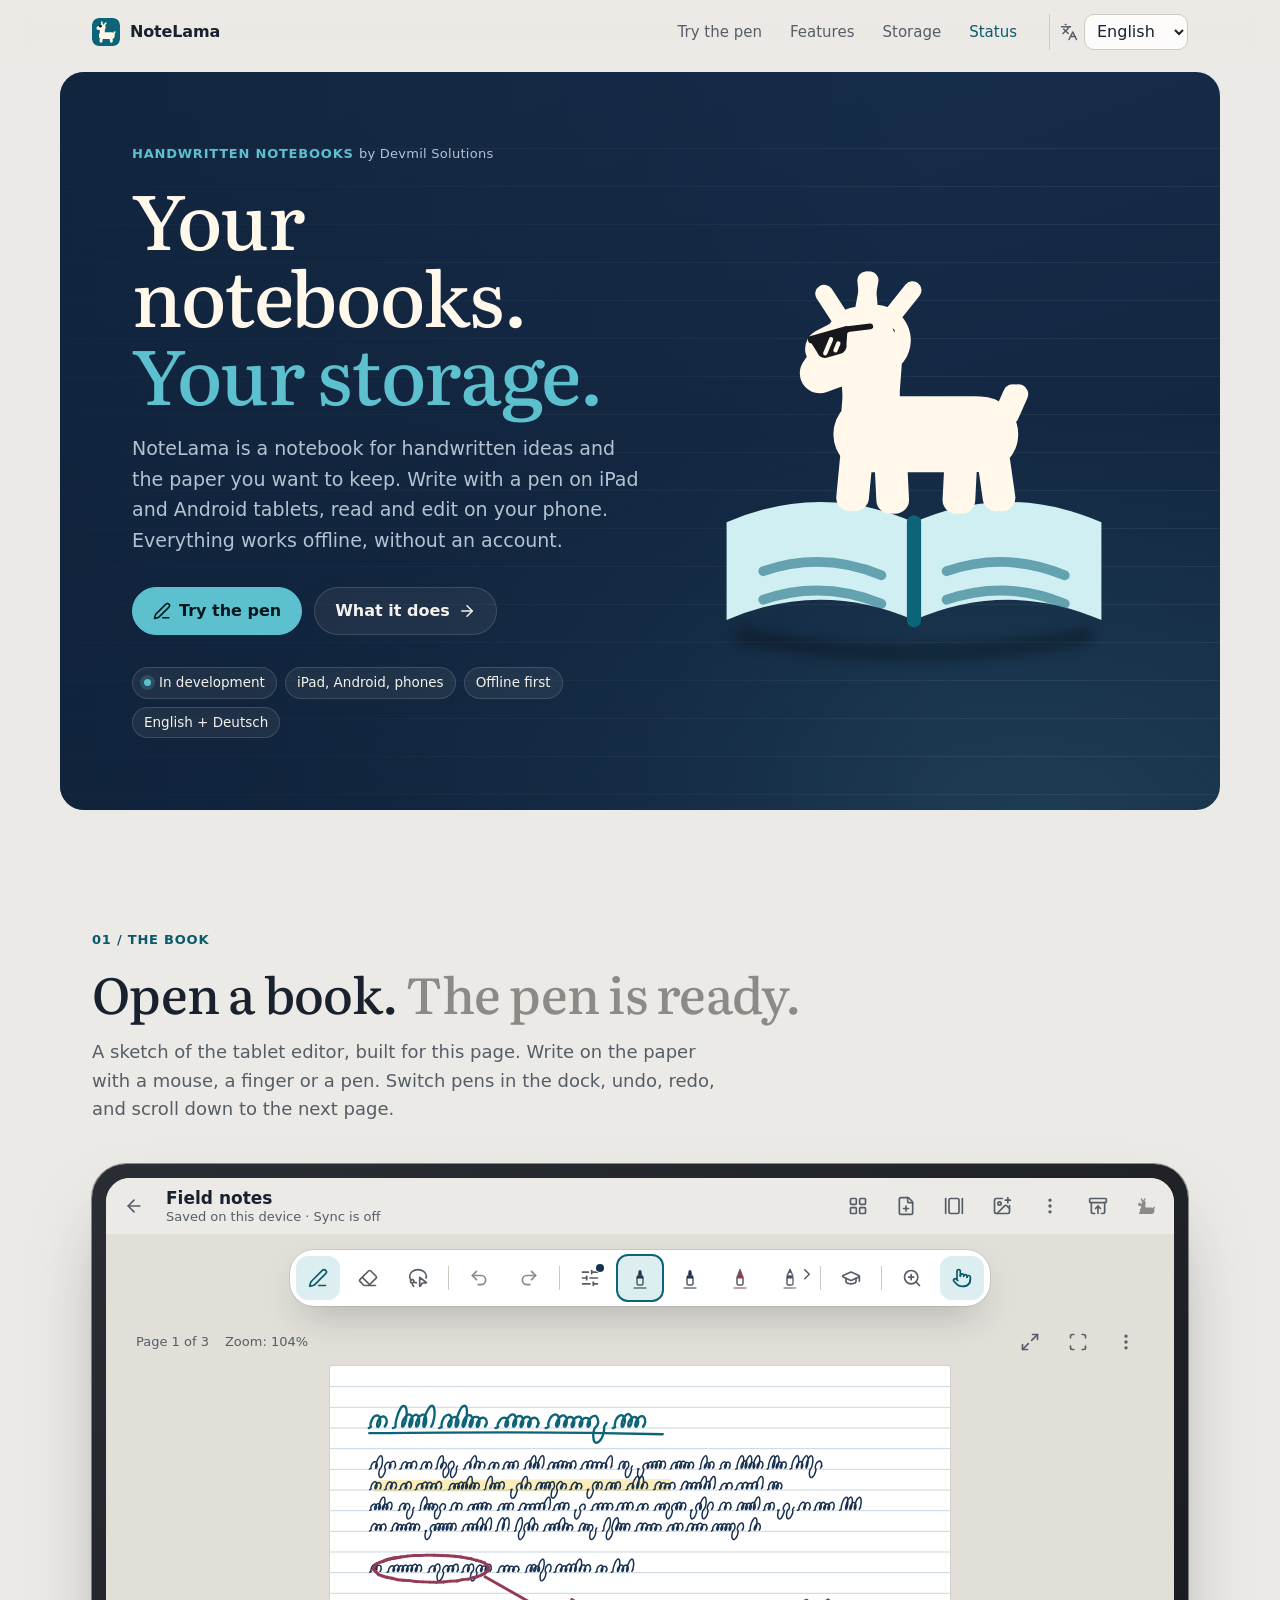
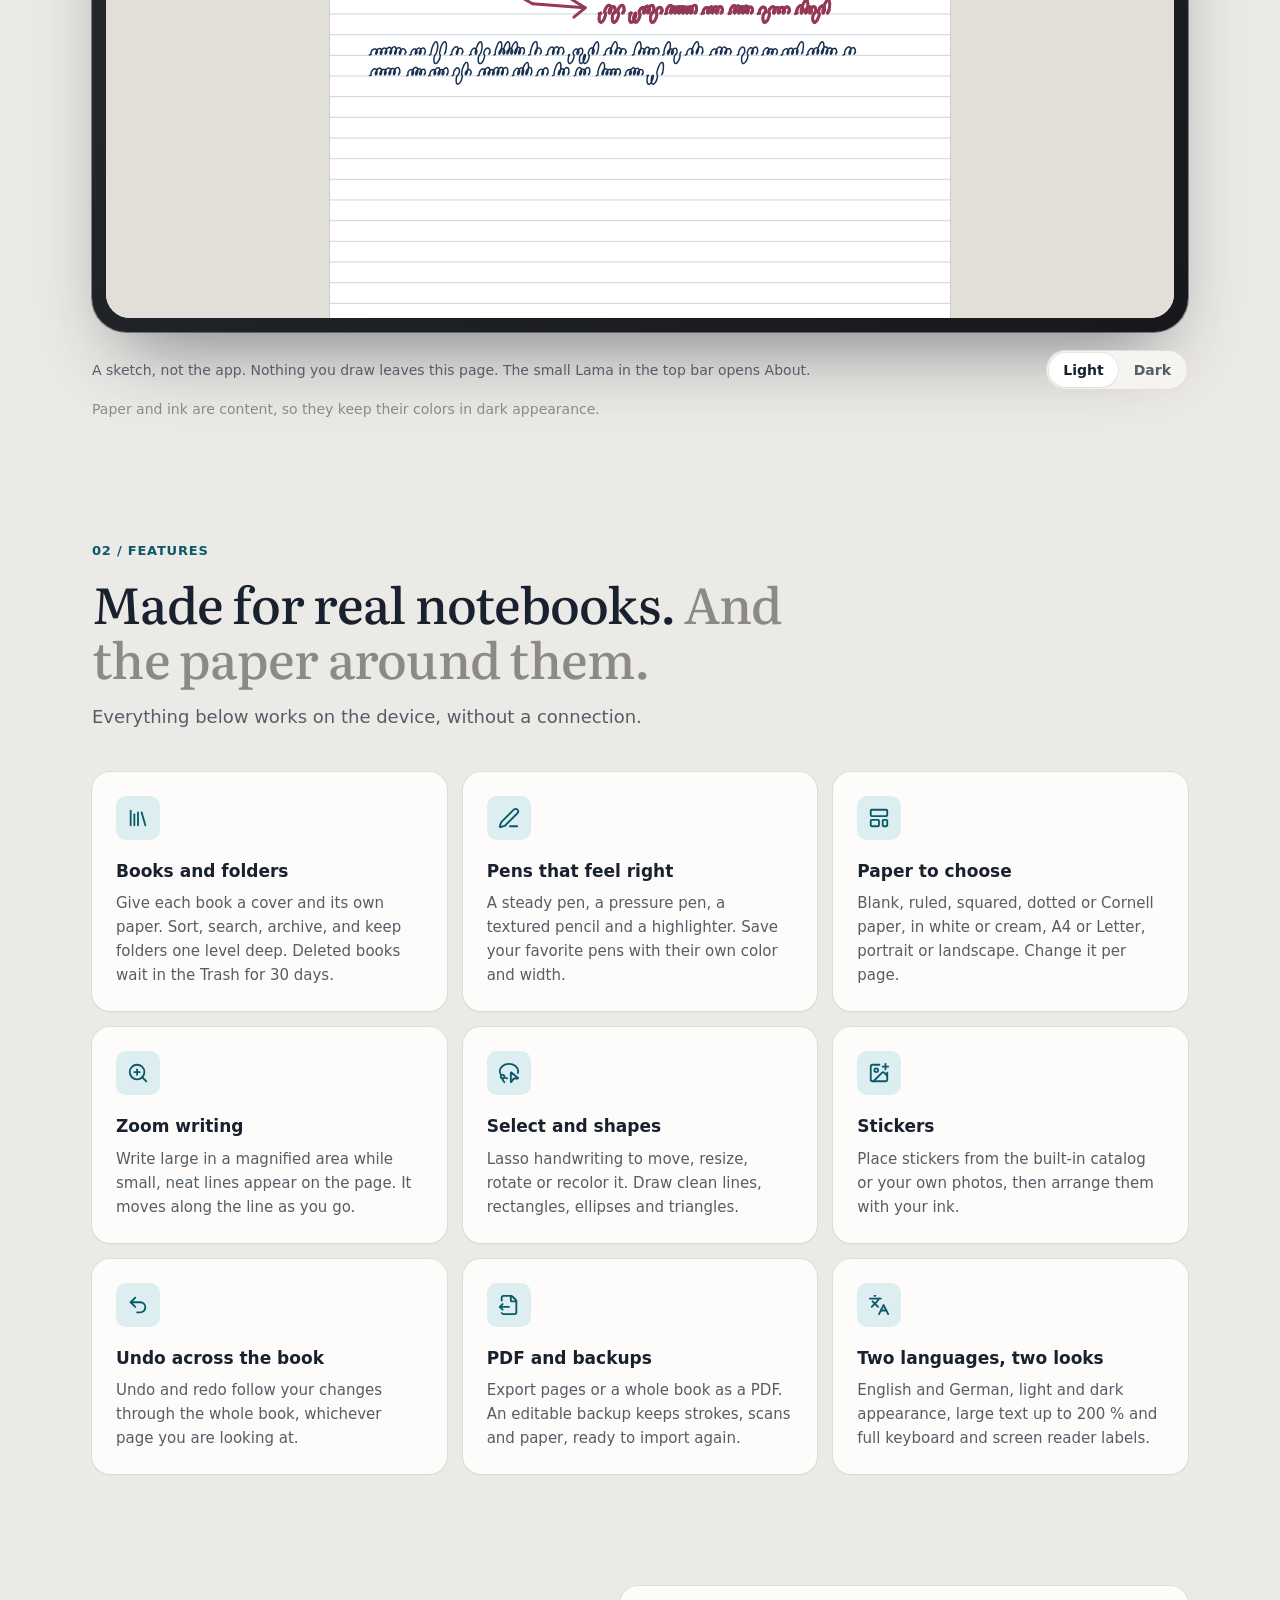
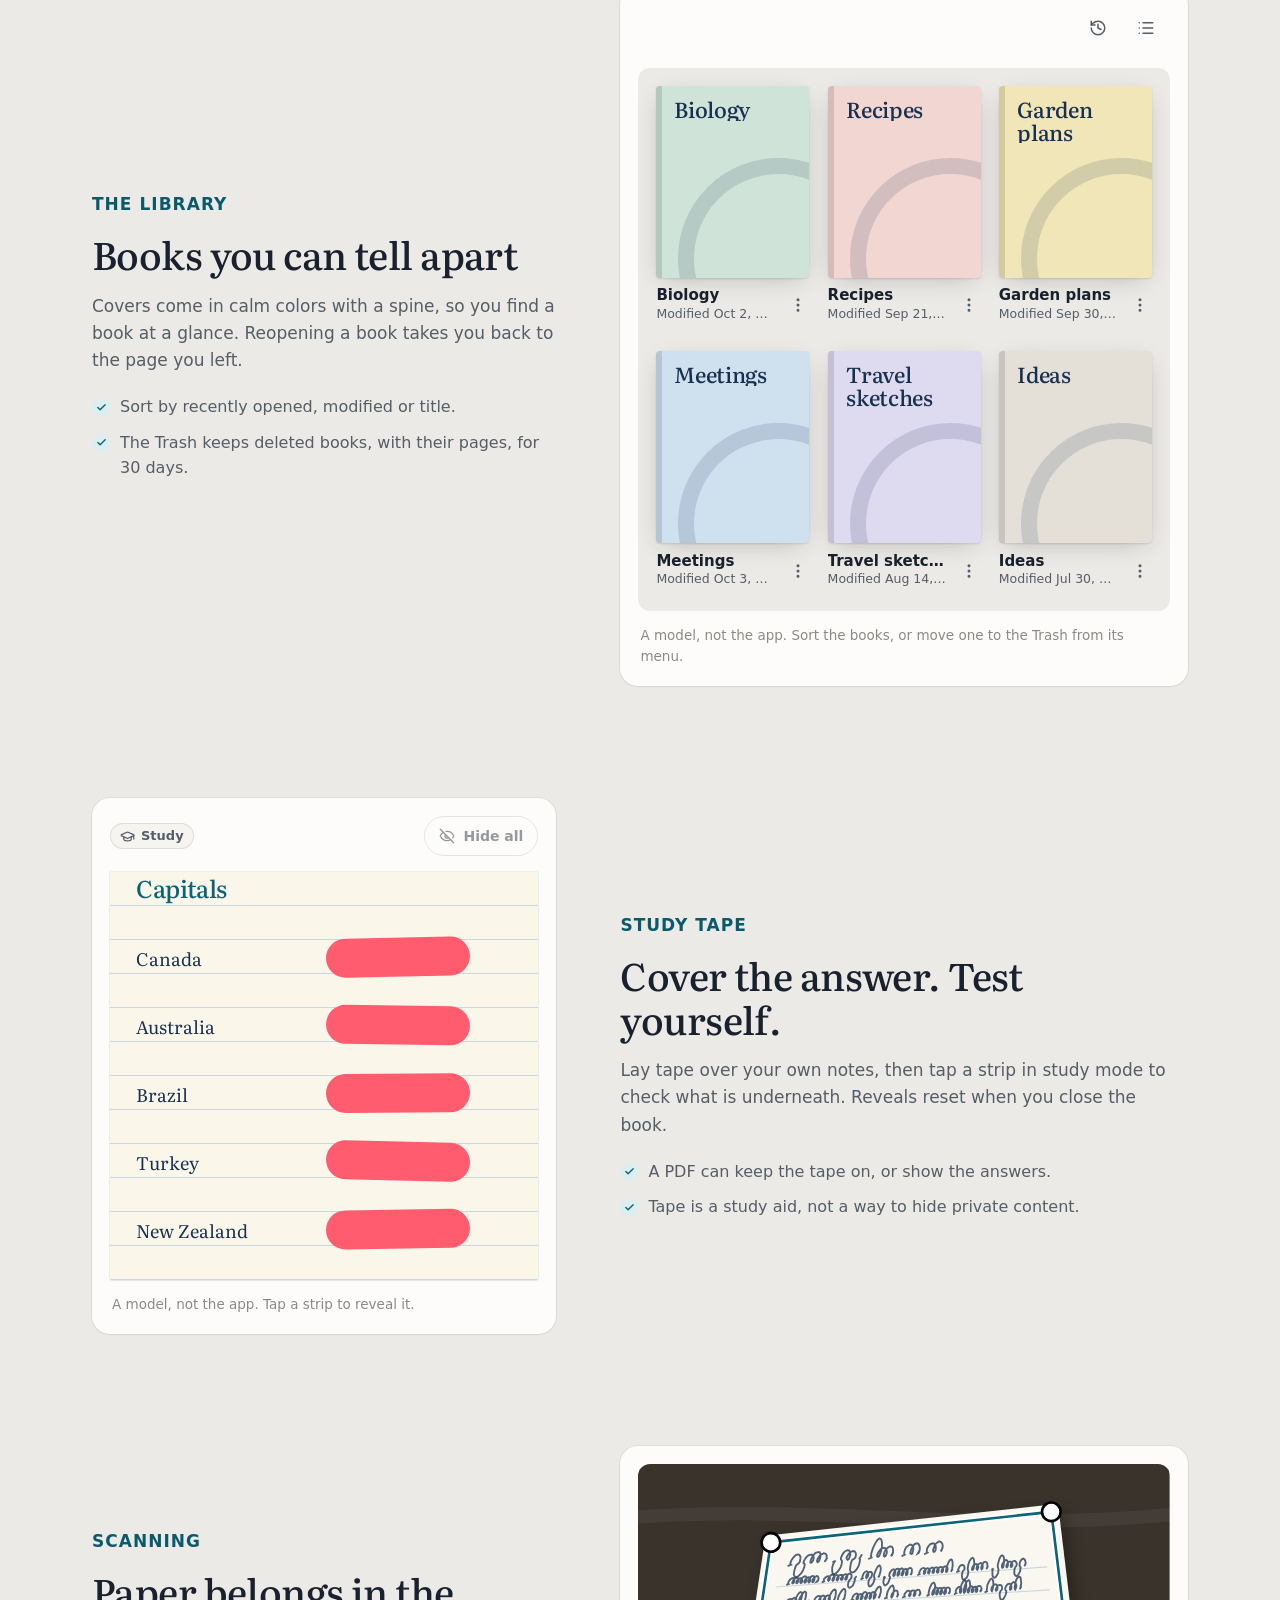
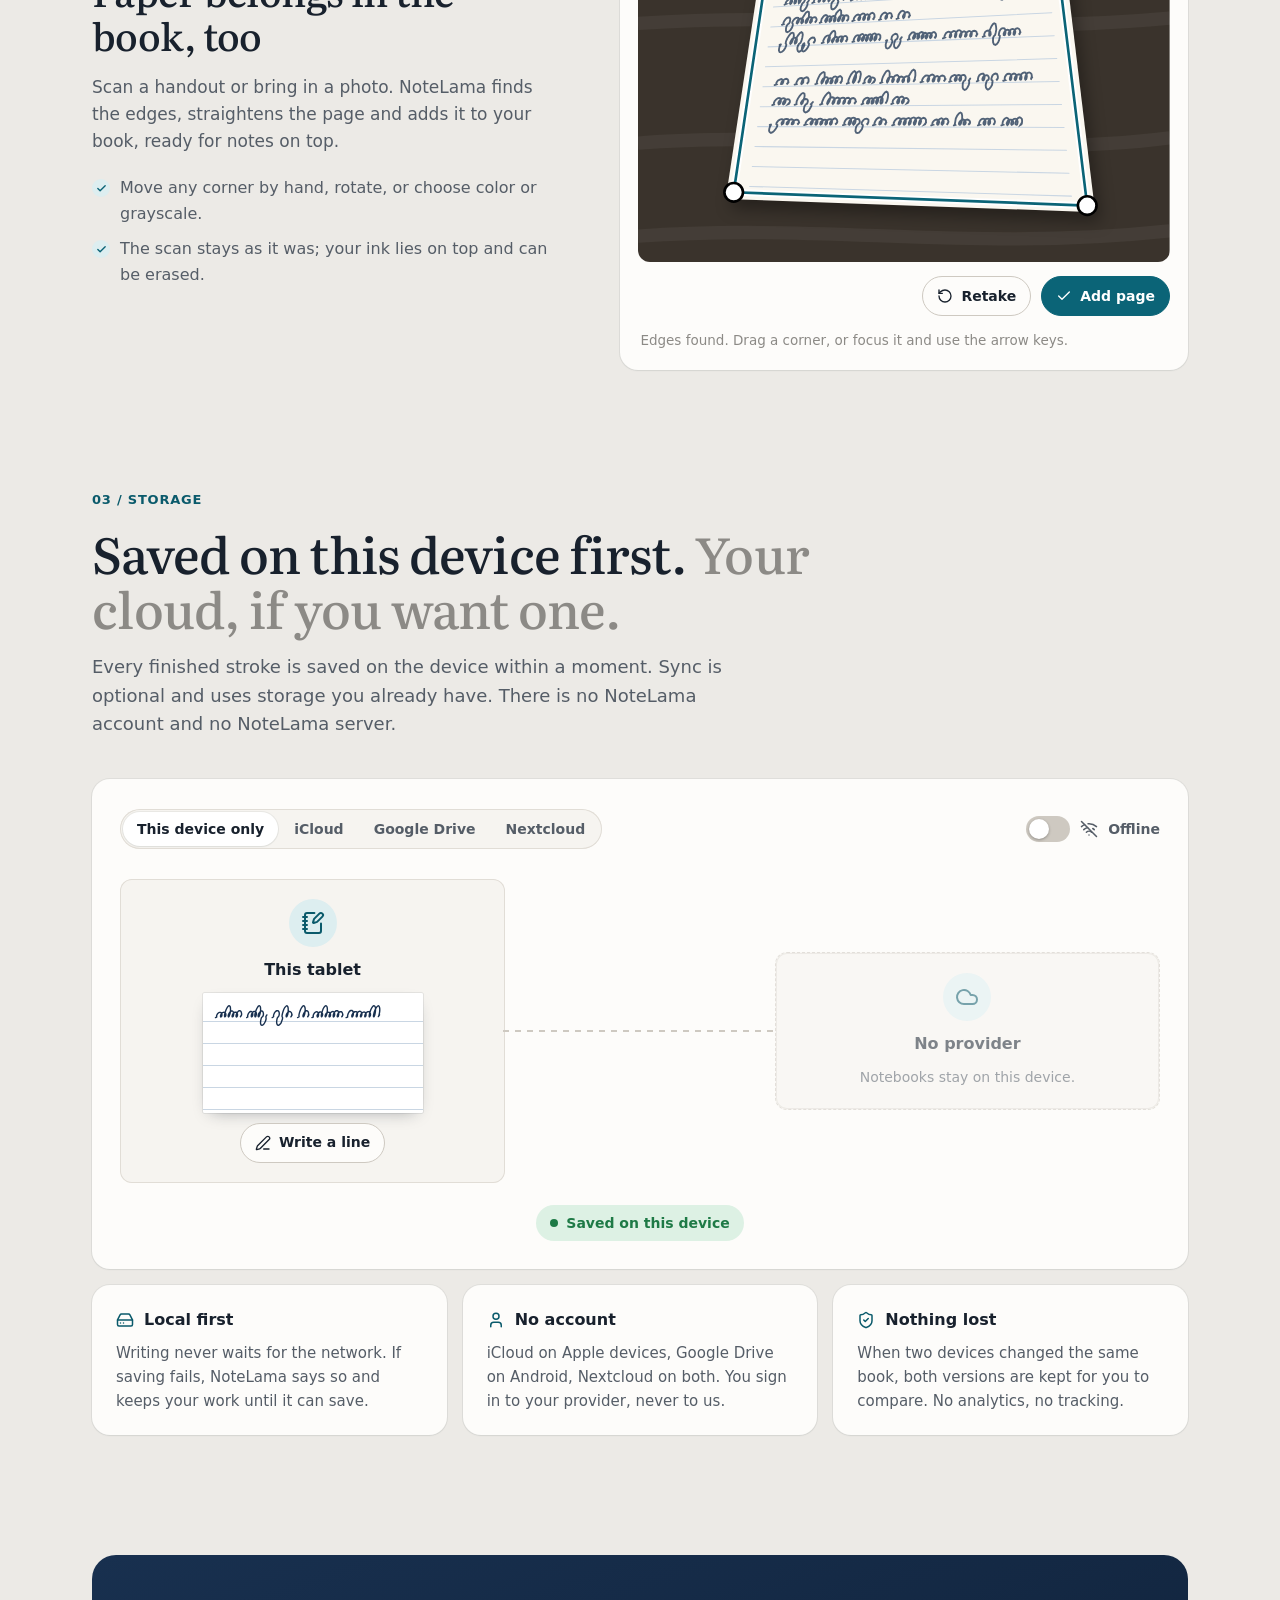
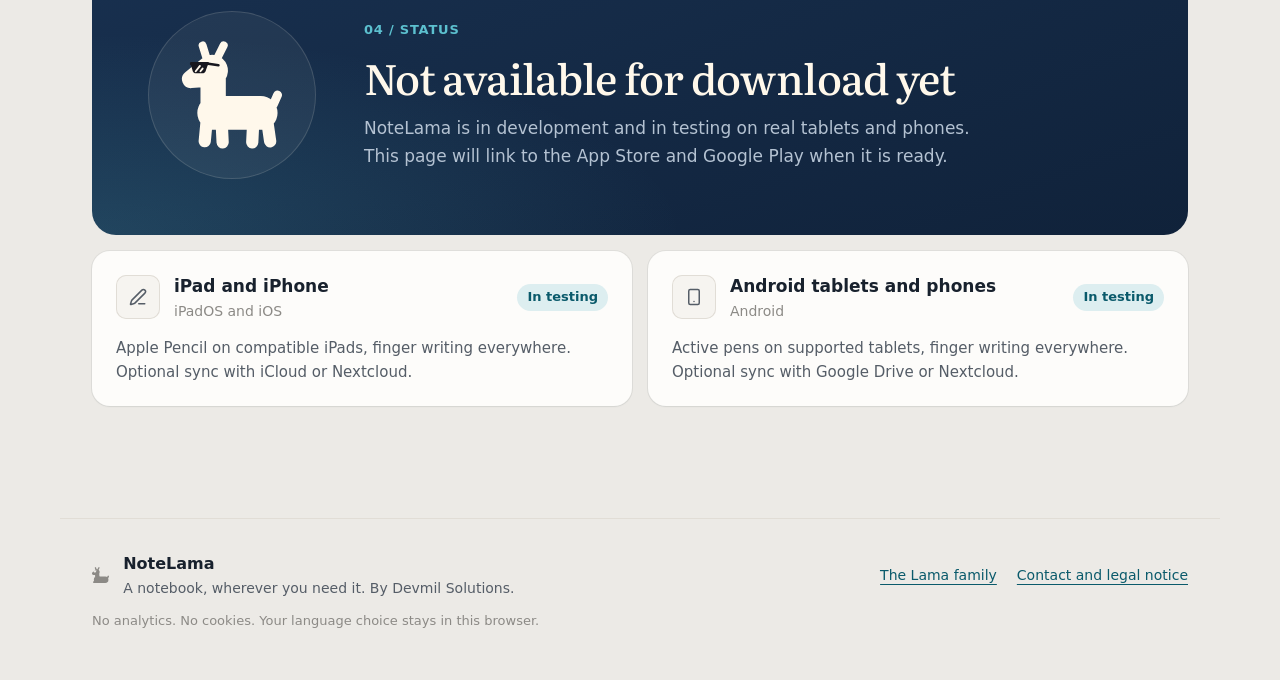
==== commit 51b5ede4: "Sync NoteLama website from a09f7e3a5429345df0aed1cd0b9e69d0b9d21038" ====
--- a/webfront/index.html
+++ b/webfront/index.html
@@ -12,7 +12,7 @@
   <meta property="og:type" content="website">
   <meta property="og:title" content="NoteLama · Your notebooks. Your storage.">
   <meta property="og:description" content="Handwritten notebooks for iPad, Android tablets and phones. Offline first, no account, optional sync with your own storage.">
-  <meta property="og:image" content="https://devmil.de/notelama/assets/feature-graphic.png?v=cb223b7f4d21">
+  <meta property="og:image" content="https://devmil.de/notelama/assets/feature-graphic.png?v=4f5a29f3e8b9">
   <meta property="og:image:width" content="1024">
   <meta property="og:image:height" content="500">
   <meta property="og:url" content="https://devmil.de/notelama/">
@@ -23,16 +23,14 @@
   <link rel="apple-touch-icon" href="assets/apple-touch-icon.png?v=fbb6b276c877">
   <link rel="manifest" href="manifest.json?v=1ab2ebc813e4">
   <link rel="preload" href="assets/fonts/Literata-Display.woff2" as="font" type="font/woff2" crossorigin>
-  <link rel="stylesheet" href="styles.css?v=d50cc5a12090">
+  <link rel="stylesheet" href="styles.css?v=e65abddcc9d0">
   <script>document.documentElement.classList.add("js");</script>
-  <script src="site.js?v=645aad67fbd0" data-locales-version="3dd27c2680d1" defer></script>
+  <script src="site.js?v=7c1bb31e8251" data-locales-version="d9de96ee4395" defer></script>
 </head>
 <body>
   <!-- Icons: Lucide (lucide-static 1.37.0, ISC), the set Meridian ships in the app. -->
   <svg class="icon-sprite" aria-hidden="true" focusable="false">
     <symbol id="i-pen-line" viewBox="0 0 24 24"><path d="M13 21h8"/><path d="M21.174 6.812a1 1 0 0 0-3.986-3.987L3.842 16.174a2 2 0 0 0-.5.83l-1.321 4.352a.5.5 0 0 0 .623.622l4.353-1.32a2 2 0 0 0 .83-.497z"/></symbol>
-    <symbol id="i-pencil" viewBox="0 0 24 24"><path d="M21.174 6.812a1 1 0 0 0-3.986-3.987L3.842 16.174a2 2 0 0 0-.5.83l-1.321 4.352a.5.5 0 0 0 .623.622l4.353-1.32a2 2 0 0 0 .83-.497z"/><path d="m15 5 4 4"/></symbol>
-    <symbol id="i-highlighter" viewBox="0 0 24 24"><path d="m9 11-6 6v3h9l3-3"/><path d="m22 12-4.6 4.6a2 2 0 0 1-2.8 0l-5.2-5.2a2 2 0 0 1 0-2.8L14 4"/></symbol>
     <symbol id="i-eraser" viewBox="0 0 24 24"><path d="M21 21H8a2 2 0 0 1-1.42-.587l-3.994-3.999a2 2 0 0 1 0-2.828l10-10a2 2 0 0 1 2.829 0l5.999 6a2 2 0 0 1 0 2.828L12.834 21"/><path d="m5.082 11.09 8.828 8.828"/></symbol>
     <symbol id="i-undo-2" viewBox="0 0 24 24"><path d="M9 14 4 9l5-5"/><path d="M4 9h10.5a5.5 5.5 0 0 1 5.5 5.5a5.5 5.5 0 0 1-5.5 5.5H11"/></symbol>
     <symbol id="i-redo-2" viewBox="0 0 24 24"><path d="m15 14 5-5-5-5"/><path d="M20 9H9.5A5.5 5.5 0 0 0 4 14.5A5.5 5.5 0 0 0 9.5 20H13"/></symbol>
@@ -63,9 +61,22 @@
     <symbol id="i-graduation-cap" viewBox="0 0 24 24"><path d="M21.42 10.922a1 1 0 0 0-.019-1.838L12.83 5.18a2 2 0 0 0-1.66 0L2.6 9.08a1 1 0 0 0 0 1.832l8.57 3.908a2 2 0 0 0 1.66 0z"/><path d="M22 10v6"/><path d="M6 12.5V16a6 3 0 0 0 12 0v-3.5"/></symbol>
     <symbol id="i-x" viewBox="0 0 24 24"><path d="M18 6 6 18"/><path d="m6 6 12 12"/></symbol>
     <symbol id="i-ellipsis" viewBox="0 0 24 24"><circle cx="12" cy="12" r="1"/><circle cx="19" cy="12" r="1"/><circle cx="5" cy="12" r="1"/></symbol>
-    <symbol id="i-chevron-left" viewBox="0 0 24 24"><path d="m15 18-6-6 6-6"/></symbol>
     <symbol id="i-archive-restore" viewBox="0 0 24 24"><rect width="20" height="5" x="2" y="3" rx="1"/><path d="M4 8v11a2 2 0 0 0 2 2h2"/><path d="M20 8v11a2 2 0 0 1-2 2h-2"/><path d="m9 15 3-3 3 3"/><path d="M12 12v9"/></symbol>
     <symbol id="i-user" viewBox="0 0 24 24"><path d="M19 21v-2a4 4 0 0 0-4-4H9a4 4 0 0 0-4 4v2"/><circle cx="12" cy="7" r="4"/></symbol>
+    <symbol id="i-arrow-left" viewBox="0 0 24 24"><path d="m12 19-7-7 7-7"/><path d="M19 12H5"/></symbol>
+    <symbol id="i-layout-grid" viewBox="0 0 24 24"><rect width="7" height="7" x="3" y="3" rx="1"/><rect width="7" height="7" x="14" y="3" rx="1"/><rect width="7" height="7" x="14" y="14" rx="1"/><rect width="7" height="7" x="3" y="14" rx="1"/></symbol>
+    <symbol id="i-file-plus" viewBox="0 0 24 24"><path d="M6 22a2 2 0 0 1-2-2V4a2 2 0 0 1 2-2h8a2.4 2.4 0 0 1 1.704.706l3.588 3.588A2.4 2.4 0 0 1 20 8v12a2 2 0 0 1-2 2z"/><path d="M14 2v5a1 1 0 0 0 1 1h5"/><path d="M9 15h6"/><path d="M12 18v-6"/></symbol>
+    <symbol id="i-gallery-horizontal" viewBox="0 0 24 24"><path d="M2 3v18"/><rect width="12" height="18" x="6" y="3" rx="2"/><path d="M22 3v18"/></symbol>
+    <symbol id="i-ellipsis-vertical" viewBox="0 0 24 24"><circle cx="12" cy="12" r="1"/><circle cx="12" cy="5" r="1"/><circle cx="12" cy="19" r="1"/></symbol>
+    <symbol id="i-maximize-2" viewBox="0 0 24 24"><path d="M15 3h6v6"/><path d="m21 3-7 7"/><path d="m3 21 7-7"/><path d="M9 21H3v-6"/></symbol>
+    <symbol id="i-sliders-horizontal" viewBox="0 0 24 24"><path d="M10 5H3"/><path d="M12 19H3"/><path d="M14 3v4"/><path d="M16 17v4"/><path d="M21 12h-9"/><path d="M21 19h-5"/><path d="M21 5h-7"/><path d="M8 10v4"/><path d="M8 12H3"/></symbol>
+    <symbol id="i-pointer" viewBox="0 0 24 24"><path d="M22 14a8 8 0 0 1-8 8"/><path d="M18 11v-1a2 2 0 0 0-2-2a2 2 0 0 0-2 2"/><path d="M14 10V9a2 2 0 0 0-2-2a2 2 0 0 0-2 2v1"/><path d="M10 9.5V4a2 2 0 0 0-2-2a2 2 0 0 0-2 2v10"/><path d="M18 11a2 2 0 1 1 4 0v3a8 8 0 0 1-8 8h-2c-2.8 0-4.5-.86-5.99-2.34l-3.6-3.6a2 2 0 0 1 2.83-2.82L7 15"/></symbol>
+    <symbol id="i-chevron-right" viewBox="0 0 24 24"><path d="m9 18 6-6-6-6"/></symbol>
+    <symbol id="i-chevron-down" viewBox="0 0 24 24"><path d="m6 9 6 6 6-6"/></symbol>
+    <symbol id="i-history" viewBox="0 0 24 24"><path d="M3 12a9 9 0 1 0 9-9 9.75 9.75 0 0 0-6.74 2.74L3 8"/><path d="M3 3v5h5"/><path d="M12 7v5l4 2"/></symbol>
+    <symbol id="i-arrow-down-a-z" viewBox="0 0 24 24"><path d="m3 16 4 4 4-4"/><path d="M7 20V4"/><path d="M20 8h-5"/><path d="M15 10V6.5a2.5 2.5 0 0 1 5 0V10"/><path d="M15 14h5l-5 6h5"/></symbol>
+    <symbol id="i-list" viewBox="0 0 24 24"><path d="M3 5h.01"/><path d="M3 12h.01"/><path d="M3 19h.01"/><path d="M8 5h13"/><path d="M8 12h13"/><path d="M8 19h13"/></symbol>
+    <symbol id="i-clock" viewBox="0 0 24 24"><circle cx="12" cy="12" r="10"/><path d="M12 6v6l4 2"/></symbol>
   </svg>
 
   <a class="skip-link" href="#main" data-i18n="skip">Skip to content</a>
@@ -145,37 +156,69 @@
       <figure class="tablet-figure reveal" data-book>
         <div class="tablet">
           <div class="app" data-sketch-theme>
+            <!-- Mirrors the app's book screen: NoteLamaAppBar, the floating
+                 MeridianToolDock and the vertical page feed with a PageHeader
+                 above each page. Sizes and colours follow Meridian's nibluma
+                 brand at touch density. -->
             <div class="app-bar">
-              <span class="app-icon-button" aria-hidden="true"><svg class="icon"><use href="#i-chevron-left"/></svg></span>
+              <span class="icon-button" aria-hidden="true"><svg class="icon"><use href="#i-arrow-left"/></svg></span>
               <div class="app-title">
                 <strong class="book-title" data-i18n="bookTitle">Field notes</strong>
-                <small class="save-state" data-save-state role="status"><svg class="icon" aria-hidden="true"><use href="#i-check"/></svg><span data-save-text data-i18n="savedLocally">Saved on this device</span></small>
-              </div>
-              <span class="app-icon-button" aria-hidden="true"><svg class="icon"><use href="#i-plus"/></svg></span>
-              <span class="app-icon-button" aria-hidden="true"><svg class="icon"><use href="#i-ellipsis"/></svg></span>
-              <button class="app-icon-button signature-button" type="button" data-about-open title="About NoteLama" data-i18n-label="aboutOpen">
+                <small class="save-state" data-save-state role="status"><span data-save-text>Saved on this device</span> · <span data-i18n="syncOff">Sync is off</span></small>
+              </div>
+              <span class="app-actions" aria-hidden="true">
+                <span class="icon-button wide-only"><svg class="icon"><use href="#i-layout-grid"/></svg></span>
+                <span class="icon-button"><svg class="icon"><use href="#i-file-plus"/></svg></span>
+                <span class="icon-button wide-only"><svg class="icon"><use href="#i-gallery-horizontal"/></svg></span>
+                <span class="icon-button wide-only"><svg class="icon"><use href="#i-image-plus"/></svg></span>
+                <span class="icon-button"><svg class="icon"><use href="#i-ellipsis-vertical"/></svg></span>
+                <span class="icon-button wide-only"><svg class="icon"><use href="#i-archive-restore"/></svg></span>
+              </span>
+              <button class="icon-button signature-button" type="button" data-about-open title="About NoteLama" data-i18n-label="aboutOpen">
                 <span class="signature" aria-hidden="true"></span>
               </button>
             </div>
-            <div class="app-body">
-              <ol class="thumbs" aria-label="Pages" data-i18n-label="pagesLabel" data-thumbs>
-                <li><button type="button" class="thumb" data-page="0" aria-current="true"><canvas width="72" height="96" aria-hidden="true"></canvas><span>1</span></button></li>
-                <li><button type="button" class="thumb" data-page="1"><canvas width="72" height="96" aria-hidden="true"></canvas><span>2</span></button></li>
-                <li><button type="button" class="thumb" data-page="2"><canvas width="72" height="96" aria-hidden="true"></canvas><span>3</span></button></li>
-              </ol>
-              <div class="desk">
-                <div class="dock" role="toolbar" aria-label="Tools" data-i18n-label="toolsLabel" data-dock>
-                  <div class="dock-group">
-                    <button type="button" class="tool" data-tool="pen" aria-pressed="true" title="Pen" data-i18n-label="penTool"><svg class="icon" aria-hidden="true"><use href="#i-pen-line"/></svg></button>
-                    <button type="button" class="tool" data-tool="pencil" aria-pressed="false" title="Pencil" data-i18n-label="pencilTool"><svg class="icon" aria-hidden="true"><use href="#i-pencil"/></svg></button>
-                    <button type="button" class="tool" data-tool="highlighter" aria-pressed="false" title="Highlighter" data-i18n-label="highlighterTool"><svg class="icon" aria-hidden="true"><use href="#i-highlighter"/></svg></button>
-                    <button type="button" class="tool" data-tool="eraser" aria-pressed="false" title="Eraser" data-i18n-label="eraserTool"><svg class="icon" aria-hidden="true"><use href="#i-eraser"/></svg></button>
-                  </div>
-                  <div class="dock-group">
-                    <button type="button" class="tool" data-undo disabled title="Undo" data-i18n-label="undo"><svg class="icon" aria-hidden="true"><use href="#i-undo-2"/></svg></button>
-                    <button type="button" class="tool" data-redo disabled title="Redo" data-i18n-label="redo"><svg class="icon" aria-hidden="true"><use href="#i-redo-2"/></svg></button>
-                  </div>
-                  <div class="dock-group swatches" role="radiogroup" aria-label="Ink color" data-i18n-label="inkLabel" data-swatches>
+            <div class="desk" data-desk>
+              <div class="dock" role="toolbar" aria-label="Tools" data-i18n-label="toolsLabel" data-dock>
+                <span class="dock-lane">
+                <button type="button" class="tool" data-tool="pen" aria-pressed="true" title="Pen" data-i18n-label="penTool"><svg class="icon" aria-hidden="true"><use href="#i-pen-line"/></svg></button>
+                <button type="button" class="tool" data-tool="eraser" aria-pressed="false" title="Eraser" data-i18n-label="eraserTool"><svg class="icon" aria-hidden="true"><use href="#i-eraser"/></svg></button>
+                <span class="tool" aria-hidden="true"><svg class="icon"><use href="#i-lasso-select"/></svg></span>
+                <span class="dock-divider" aria-hidden="true"></span>
+                <button type="button" class="tool" data-undo disabled title="Undo" data-i18n-label="undo"><svg class="icon" aria-hidden="true"><use href="#i-undo-2"/></svg></button>
+                <button type="button" class="tool" data-redo disabled title="Redo" data-i18n-label="redo"><svg class="icon" aria-hidden="true"><use href="#i-redo-2"/></svg></button>
+                </span>
+                <span class="dock-lane">
+                <span class="dock-divider lane-break" aria-hidden="true"></span>
+                <span class="dock-group" data-pen-group>
+                  <span class="pen-settings">
+                    <button type="button" class="tool" data-pen-settings aria-expanded="false" title="Pen settings" data-i18n-label="penSettings"><svg class="icon" aria-hidden="true"><use href="#i-sliders-horizontal"/></svg></button>
+                    <span class="pen-dot" data-pen-dot aria-hidden="true"></span>
+                  </span>
+                  <span class="presets" role="radiogroup" aria-label="Pen slots" data-i18n-label="penSlots" data-presets>
+                    <button type="button" class="preset" role="radio" data-slot="standard"></button>
+                    <span class="preset-scroll" data-preset-scroll>
+                      <button type="button" class="preset" role="radio" data-slot="pen"></button>
+                      <button type="button" class="preset" role="radio" data-slot="correction"></button>
+                      <button type="button" class="preset" role="radio" data-slot="pencil"></button>
+                      <button type="button" class="preset" role="radio" data-slot="marker"></button>
+                      <span class="tool" aria-hidden="true"><svg class="icon"><use href="#i-plus"/></svg></span>
+                    </span>
+                    <span class="preset-more" aria-hidden="true"><svg class="icon"><use href="#i-chevron-right"/></svg></span>
+                  </span>
+                </span>
+                <span class="dock-group" data-eraser-group hidden>
+                  <button type="button" class="dock-text" data-footprint aria-haspopup="menu" aria-expanded="false"><span data-footprint-label>5 mm</span><svg class="icon" aria-hidden="true"><use href="#i-chevron-down"/></svg></button>
+                </span>
+                <span class="dock-divider" aria-hidden="true"></span>
+                <span class="tool" aria-hidden="true"><svg class="icon"><use href="#i-graduation-cap"/></svg></span>
+                <span class="dock-divider" aria-hidden="true"></span>
+                <span class="tool" aria-hidden="true"><svg class="icon"><use href="#i-zoom-in"/></svg></span>
+                <button type="button" class="tool" data-finger aria-pressed="true" title="Draw with a finger" data-i18n-label="fingerDrawing"><svg class="icon" aria-hidden="true"><use href="#i-pointer"/></svg></button>
+                <span class="tool compact-only" aria-hidden="true"><svg class="icon"><use href="#i-ellipsis"/></svg></span>
+                </span>
+                <div class="popover" data-ink-popover hidden>
+                  <div class="swatches" role="radiogroup" aria-label="Ink color" data-i18n-label="inkLabel" data-swatches>
                     <button type="button" class="swatch" role="radio" aria-checked="true" style="--ink:#18304F" data-color="#18304F" title="Blue-black" data-i18n-label="inkBlueBlack"></button>
                     <button type="button" class="swatch" role="radio" aria-checked="false" style="--ink:#0B6477" data-color="#0B6477" title="Petrol" data-i18n-label="inkPetrol"></button>
                     <button type="button" class="swatch" role="radio" aria-checked="false" style="--ink:#315FA6" data-color="#315FA6" title="Royal" data-i18n-label="inkRoyal"></button>
@@ -184,20 +227,64 @@
                     <button type="button" class="swatch" role="radio" aria-checked="false" style="--ink:#F4D864" data-color="#F4D864" title="Sunflower" data-i18n-label="inkSunflower"></button>
                   </div>
                 </div>
-                <p class="page-meta" aria-live="polite"><span data-page-label>Page 1 of 3</span> · <span class="tabular">100 %</span></p>
-                <div class="paper-wrap">
-                  <canvas class="paper" data-paper role="img" aria-label="Writable page. Draw with a mouse, finger or pen." data-i18n-label="paperLabel"></canvas>
-                  <span class="eraser-ring" data-eraser-ring aria-hidden="true"></span>
-                </div>
+              </div>
+              <div class="feed" data-feed>
+                  <article class="feed-page" data-page="0">
+                    <div class="page-header">
+                      <span class="page-position tabular" data-page-label>Page 1 of 3</span>
+                      <span class="page-zoom tabular" data-page-zoom>Zoom: 100 %</span>
+                      <span class="page-actions" aria-hidden="true">
+                        <span class="icon-button"><svg class="icon"><use href="#i-maximize-2"/></svg></span>
+                        <span class="icon-button"><svg class="icon"><use href="#i-scan"/></svg></span>
+                        <span class="icon-button"><svg class="icon"><use href="#i-ellipsis-vertical"/></svg></span>
+                      </span>
+                    </div>
+                    <div class="paper-wrap">
+                      <canvas class="paper" data-paper role="img" aria-label="Writable page. Draw with a mouse, finger or pen." data-i18n-label="paperLabel"></canvas>
+                      <span class="eraser-ring" data-eraser-ring aria-hidden="true"></span>
+                    </div>
+                  </article>
+                  <article class="feed-page" data-page="1">
+                    <div class="page-header">
+                      <span class="page-position tabular" data-page-label>Page 2 of 3</span>
+                      <span class="page-zoom tabular" data-page-zoom>Zoom: 100 %</span>
+                      <span class="page-actions" aria-hidden="true">
+                        <span class="icon-button"><svg class="icon"><use href="#i-maximize-2"/></svg></span>
+                        <span class="icon-button"><svg class="icon"><use href="#i-scan"/></svg></span>
+                        <span class="icon-button"><svg class="icon"><use href="#i-ellipsis-vertical"/></svg></span>
+                      </span>
+                    </div>
+                    <div class="paper-wrap">
+                      <canvas class="paper" data-paper role="img" aria-label="Writable page. Draw with a mouse, finger or pen." data-i18n-label="paperLabel"></canvas>
+                      <span class="eraser-ring" data-eraser-ring aria-hidden="true"></span>
+                    </div>
+                  </article>
+                  <article class="feed-page" data-page="2">
+                    <div class="page-header">
+                      <span class="page-position tabular" data-page-label>Page 3 of 3</span>
+                      <span class="page-zoom tabular" data-page-zoom>Zoom: 100 %</span>
+                      <span class="page-actions" aria-hidden="true">
+                        <span class="icon-button"><svg class="icon"><use href="#i-maximize-2"/></svg></span>
+                        <span class="icon-button"><svg class="icon"><use href="#i-scan"/></svg></span>
+                        <span class="icon-button"><svg class="icon"><use href="#i-ellipsis-vertical"/></svg></span>
+                      </span>
+                    </div>
+                    <div class="paper-wrap">
+                      <canvas class="paper" data-paper role="img" aria-label="Writable page. Draw with a mouse, finger or pen." data-i18n-label="paperLabel"></canvas>
+                      <span class="eraser-ring" data-eraser-ring aria-hidden="true"></span>
+                    </div>
+                  </article>
               </div>
             </div>
             <div class="about-scrim" data-about hidden>
               <div class="about-dialog" role="dialog" aria-modal="true" aria-labelledby="about-title">
-                <div class="about-ground"><img src="assets/lama/lama-proud.svg" alt="" width="104" height="104"></div>
-                <h3 id="about-title">NoteLama</h3>
+                <h3 id="about-title" data-i18n="aboutOpen">About NoteLama</h3>
+                <img class="about-icon" src="assets/icon-192.png?v=44404a48ba81" alt="" width="96" height="96">
+                <p class="about-name">NoteLama</p>
+                <p data-i18n="aboutVersion">In development · not yet released</p>
                 <p data-i18n="maker">by Devmil Solutions</p>
-                <p class="about-version" data-i18n="aboutVersion">In development · not yet released</p>
-                <button class="button small" type="button" data-about-close data-i18n="close">Close</button>
+                <p class="about-family" data-i18n="aboutFamily">The Lama family: ProcessLama, GitLama, ShotLama, MailLama and NoteLama.</p>
+                <div class="about-actions"><button class="button small" type="button" data-about-close data-i18n="close">Close</button></div>
               </div>
             </div>
           </div>
@@ -279,26 +366,61 @@
         </div>
         <div class="island demo reveal" style="--i:1" data-library>
           <div class="demo-bar">
-            <span class="seg" role="group" aria-label="Sort books" data-i18n-label="sortLabel">
-              <button type="button" aria-pressed="true" data-sort="recent" data-i18n="sortRecent">Recent</button>
-              <button type="button" aria-pressed="false" data-sort="title" data-i18n="sortTitle">Title</button>
-            </span>
             <button type="button" class="button small quiet" data-restore hidden>
               <svg class="icon" aria-hidden="true"><use href="#i-archive-restore"/></svg><span data-restore-label>Restore</span>
             </button>
+            <span class="library-tools">
+              <button type="button" class="icon-button" data-sort-button aria-haspopup="menu" aria-expanded="false" title="Sort by" data-i18n-label="sortLabel"><svg class="icon" aria-hidden="true"><use href="#i-history" data-sort-icon/></svg></button>
+              <span class="icon-button" aria-hidden="true"><svg class="icon"><use href="#i-list"/></svg></span>
+            </span>
           </div>
           <ul class="shelf" data-shelf>
-            <li class="book-item" data-book-id="biology" data-recent="1"><div class="cover" style="--cover:#CFE3D8"><span class="cover-title" data-i18n="book1">Biology</span><span class="cover-meta" data-i18n="book1Meta">24 pages</span></div><button type="button" class="cover-trash" data-trash title="Move to Trash" data-i18n-label="moveToTrash"><svg class="icon" aria-hidden="true"><use href="#i-trash-2"/></svg></button></li>
-            <li class="book-item" data-book-id="recipes" data-recent="4"><div class="cover" style="--cover:#F2D6D2"><span class="cover-title" data-i18n="book2">Recipes</span><span class="cover-meta" data-i18n="book2Meta">9 pages</span></div><button type="button" class="cover-trash" data-trash title="Move to Trash" data-i18n-label="moveToTrash"><svg class="icon" aria-hidden="true"><use href="#i-trash-2"/></svg></button></li>
-            <li class="book-item" data-book-id="garden" data-recent="2"><div class="cover" style="--cover:#F1E6B8"><span class="cover-title" data-i18n="book3">Garden plans</span><span class="cover-meta" data-i18n="book3Meta">6 pages</span></div><button type="button" class="cover-trash" data-trash title="Move to Trash" data-i18n-label="moveToTrash"><svg class="icon" aria-hidden="true"><use href="#i-trash-2"/></svg></button></li>
-            <li class="book-item" data-book-id="meetings" data-recent="3"><div class="cover" style="--cover:#CFE0EE"><span class="cover-title" data-i18n="book4">Meetings</span><span class="cover-meta" data-i18n="book4Meta">41 pages</span></div><button type="button" class="cover-trash" data-trash title="Move to Trash" data-i18n-label="moveToTrash"><svg class="icon" aria-hidden="true"><use href="#i-trash-2"/></svg></button></li>
-            <li class="book-item" data-book-id="travel" data-recent="5"><div class="cover" style="--cover:#DEDAF0"><span class="cover-title" data-i18n="book5">Travel sketches</span><span class="cover-meta" data-i18n="book5Meta">13 pages</span></div><button type="button" class="cover-trash" data-trash title="Move to Trash" data-i18n-label="moveToTrash"><svg class="icon" aria-hidden="true"><use href="#i-trash-2"/></svg></button></li>
-            <li class="book-item" data-book-id="ideas" data-recent="6"><div class="cover" style="--cover:#E4E0D8"><span class="cover-title" data-i18n="book6">Ideas</span><span class="cover-meta" data-i18n="book6Meta">3 pages</span></div><button type="button" class="cover-trash" data-trash title="Move to Trash" data-i18n-label="moveToTrash"><svg class="icon" aria-hidden="true"><use href="#i-trash-2"/></svg></button></li>
+            <li class="book-item" data-book-id="biology" data-recent="1" data-modified="2026-10-02">
+              <div class="cover" style="--cover:#CFE3D8" aria-hidden="true"><span class="cover-title" data-i18n="book1">Biology</span></div>
+              <div class="book-label">
+                <span class="book-text"><strong class="book-name" data-i18n="book1">Biology</strong><small class="book-date" data-book-date></small></span>
+                <button type="button" class="icon-button" data-book-menu aria-haspopup="menu" aria-expanded="false"><svg class="icon" aria-hidden="true"><use href="#i-ellipsis-vertical"/></svg></button>
+              </div>
+            </li>
+            <li class="book-item" data-book-id="recipes" data-recent="4" data-modified="2026-09-21">
+              <div class="cover" style="--cover:#F2D6D2" aria-hidden="true"><span class="cover-title" data-i18n="book2">Recipes</span></div>
+              <div class="book-label">
+                <span class="book-text"><strong class="book-name" data-i18n="book2">Recipes</strong><small class="book-date" data-book-date></small></span>
+                <button type="button" class="icon-button" data-book-menu aria-haspopup="menu" aria-expanded="false"><svg class="icon" aria-hidden="true"><use href="#i-ellipsis-vertical"/></svg></button>
+              </div>
+            </li>
+            <li class="book-item" data-book-id="garden" data-recent="2" data-modified="2026-09-30">
+              <div class="cover" style="--cover:#F1E6B8" aria-hidden="true"><span class="cover-title" data-i18n="book3">Garden plans</span></div>
+              <div class="book-label">
+                <span class="book-text"><strong class="book-name" data-i18n="book3">Garden plans</strong><small class="book-date" data-book-date></small></span>
+                <button type="button" class="icon-button" data-book-menu aria-haspopup="menu" aria-expanded="false"><svg class="icon" aria-hidden="true"><use href="#i-ellipsis-vertical"/></svg></button>
+              </div>
+            </li>
+            <li class="book-item" data-book-id="meetings" data-recent="3" data-modified="2026-10-03">
+              <div class="cover" style="--cover:#CFE0EE" aria-hidden="true"><span class="cover-title" data-i18n="book4">Meetings</span></div>
+              <div class="book-label">
+                <span class="book-text"><strong class="book-name" data-i18n="book4">Meetings</strong><small class="book-date" data-book-date></small></span>
+                <button type="button" class="icon-button" data-book-menu aria-haspopup="menu" aria-expanded="false"><svg class="icon" aria-hidden="true"><use href="#i-ellipsis-vertical"/></svg></button>
+              </div>
+            </li>
+            <li class="book-item" data-book-id="travel" data-recent="5" data-modified="2026-08-14">
+              <div class="cover" style="--cover:#DEDAF0" aria-hidden="true"><span class="cover-title" data-i18n="book5">Travel sketches</span></div>
+              <div class="book-label">
+                <span class="book-text"><strong class="book-name" data-i18n="book5">Travel sketches</strong><small class="book-date" data-book-date></small></span>
+                <button type="button" class="icon-button" data-book-menu aria-haspopup="menu" aria-expanded="false"><svg class="icon" aria-hidden="true"><use href="#i-ellipsis-vertical"/></svg></button>
+              </div>
+            </li>
+            <li class="book-item" data-book-id="ideas" data-recent="6" data-modified="2026-07-30">
+              <div class="cover" style="--cover:#E4E0D8" aria-hidden="true"><span class="cover-title" data-i18n="book6">Ideas</span></div>
+              <div class="book-label">
+                <span class="book-text"><strong class="book-name" data-i18n="book6">Ideas</strong><small class="book-date" data-book-date></small></span>
+                <button type="button" class="icon-button" data-book-menu aria-haspopup="menu" aria-expanded="false"><svg class="icon" aria-hidden="true"><use href="#i-ellipsis-vertical"/></svg></button>
+              </div>
+            </li>
           </ul>
           <div class="empty-state" data-empty hidden>
-            <span class="lama-tile"><img src="assets/lama/lama-resting.svg" alt="" width="72" height="72"></span>
-            <p class="empty-title" data-i18n="emptyTitle">No notebooks yet.</p>
-            <p data-i18n="emptyBody">Start one for ideas, sketches and the things you want to keep.</p>
+            <img class="empty-icon" src="assets/icon-192.png?v=44404a48ba81" alt="" width="48" height="48">
+            <p data-i18n="emptyTitle">Your library is empty. Create your first book.</p>
           </div>
           <p class="demo-note" role="status" data-library-status data-i18n="libraryNote">A model, not the app. Sort the books, or move one to the Trash.</p>
         </div>
@@ -352,6 +474,7 @@
             <polygon class="scan-shadow" data-scan-shadow points=""/>
             <polygon class="scan-paper" data-scan-paper points=""/>
             <g class="scan-lines" data-scan-lines></g>
+            <polygon class="scan-outline-edge" data-scan-outline-edge points=""/>
             <polygon class="scan-outline" data-scan-outline points=""/>
             <g data-scan-handles></g>
           </svg>
--- a/webfront/styles.css
+++ b/webfront/styles.css
@@ -226,7 +226,7 @@
 .eyebrow b { font-variant-numeric: tabular-nums; }
 .eyebrow.on-brand { color: var(--brand-accent); }
 .eyebrow-maker { color: var(--brand-muted); font-weight: 500; letter-spacing: 0.02em; text-transform: none; }
-h1, h2, .story-title, .cover-title, .empty-title, .study-head, .about-dialog h3 {
+h1, h2, .story-title, .cover-title, .study-head {
   font-family: var(--font-display); font-weight: 500; letter-spacing: -0.015em;
 }
 h1 { margin: 0; font-size: clamp(42px, 6.4vw, 76px); line-height: 1.02; color: var(--ivory); }
@@ -280,7 +280,11 @@
 .js .reveal { opacity: 0; transform: translateY(18px); transition: opacity 0.7s var(--ease), transform 0.7s var(--ease); transition-delay: calc(var(--i, 0) * 80ms); }
 .js .reveal.is-visible { opacity: 1; transform: none; }
 
-/* 01 · The tablet sketch */
+/* 01 · The tablet sketch. Mirrors the app's book screen with Meridian's
+   nibluma tokens at touch density: 56px app bar on ground, 44px icon
+   buttons with radius-md corners, the raised tool dock (radius-xl,
+   shadow-float, 4px padding, 2px gaps, 24px line-strong dividers) and a
+   vertical page feed on canvas, each page under its PageHeader. */
 .tablet-figure { margin: 0; }
 .tablet {
   padding: clamp(8px, 1.4vw, 14px); border-radius: calc(var(--radius-xl) + 10px);
@@ -289,104 +293,156 @@
 }
 .app {
   /* The sketch has its own appearance, switched by the caption buttons. */
-  --s-ground: #ECEAE6; --s-pane: #FDFCFA; --s-canvas: #E2DFD9; --s-ink: #18212D; --s-muted: #555D67;
-  --s-faint: #8C8A86; --s-line: #E1DDD6; --s-accent: #0B6477; --s-accent-soft: #DDEEF0; --s-on-accent: #FFFFFF; --s-success: #1E7A46;
-  --s-dock: #FDFCFA; --s-shadow: 0 0 0 1px rgba(24, 33, 45, 0.08), 0 10px 28px -10px rgba(24, 33, 45, 0.35);
+  --s-ground: #ECEAE6; --s-ground-hover: #E2DFD9; --s-pane: #FDFCFA; --s-pane-hover: #EFECE7; --s-raised: #FFFFFF;
+  --s-canvas: #E2DFD9; --s-ink: #18212D; --s-muted: #555D67; --s-faint: #8C8A86; --s-line: #E1DDD6; --s-line-strong: #CEC9C1;
+  --s-accent: #0B6477; --s-accent-soft: #DDEEF0; --s-accent-ink: #0A5A6B; --s-on-accent: #FFFFFF; --s-scrim: rgba(24, 22, 19, 0.32);
+  --s-shadow-pane: 0 0 0 1px rgba(15, 27, 33, 0.07), 0 1px 2px rgba(15, 27, 33, 0.05);
+  --s-shadow-float: 0 0 0 1px rgba(15, 27, 33, 0.09), 0 16px 40px -12px rgba(15, 27, 33, 0.28);
   position: relative; overflow: hidden;
   border-radius: var(--radius-xl); background: var(--s-ground); color: var(--s-ink);
   transition: background 0.3s, color 0.3s;
 }
 .app.dark {
-  --s-ground: #151412; --s-pane: #1D1C1A; --s-canvas: #24221F; --s-ink: #ECE8E1; --s-muted: #A9A398;
-  --s-faint: #6F6A63; --s-line: #2D2A27; --s-accent: #5CC0CF; --s-accent-soft: #17363B; --s-on-accent: #03191E; --s-success: #6FD39A;
-  --s-dock: #262421; --s-shadow: 0 0 0 1px rgba(255, 255, 255, 0.07), 0 10px 28px -10px rgba(0, 0, 0, 0.8);
-}
+  --s-ground: #151412; --s-ground-hover: #211F1C; --s-pane: #1D1C1A; --s-pane-hover: #282623; --s-raised: #262421;
+  --s-canvas: #24221F; --s-ink: #ECE8E1; --s-muted: #A9A398; --s-faint: #6F6A63; --s-line: #2D2A27; --s-line-strong: #3A3632;
+  --s-accent: #5CC0CF; --s-accent-soft: #17363B; --s-accent-ink: #80D2DE; --s-on-accent: #03191E; --s-scrim: rgba(0, 0, 0, 0.55);
+  --s-shadow-pane: 0 0 0 1px rgba(255, 255, 255, 0.05), 0 1px 2px rgba(0, 0, 0, 0.35);
+  --s-shadow-float: 0 0 0 1px rgba(255, 255, 255, 0.08), 0 16px 40px -12px rgba(0, 0, 0, 0.7);
+}
+.app .icon { width: 20px; height: 20px; }
+.icon-button {
+  display: inline-grid; place-items: center; flex: none; width: 44px; height: 44px; margin: 2px; padding: 0;
+  border: 0; border-radius: var(--radius-md); background: transparent; color: var(--s-muted, var(--ink-muted));
+}
+button.icon-button { cursor: pointer; transition: background 0.15s, color 0.15s; }
 .app-bar {
-  display: flex; align-items: center; gap: 4px; min-height: 64px; padding: 8px 12px;
-  background: var(--s-ground); border-bottom: 1px solid var(--s-line);
-}
-.app-icon-button {
-  display: inline-grid; place-items: center; width: 48px; height: 48px; border-radius: 50%;
-  color: var(--s-muted); border: 0; background: transparent;
-}
-button.app-icon-button { cursor: pointer; }
-button.app-icon-button:hover { background: color-mix(in srgb, var(--s-ink) 7%, transparent); }
-.app-title { display: grid; flex: 1; min-width: 0; padding: 0 6px; line-height: 1.25; }
-.book-title { font-size: 17px; font-weight: 600; overflow: hidden; text-overflow: ellipsis; white-space: nowrap; }
-.save-state { display: inline-flex; align-items: center; gap: 5px; font-size: 13px; color: var(--s-muted); }
-.save-state .icon { width: 14px; height: 14px; color: var(--s-success); transition: opacity 0.2s; }
-.save-state.saving .icon { opacity: 0; }
+  display: flex; align-items: center; gap: 0; height: 56px; padding: 0 4px;
+  background: var(--s-ground);
+}
+.app-bar button.icon-button:hover { background: var(--s-ground-hover); color: var(--s-ink); }
+.app-title { display: grid; flex: 1; min-width: 0; padding: 0 8px; line-height: 1.3; }
+.book-title { font-size: 17px; font-weight: 650; overflow: hidden; text-overflow: ellipsis; white-space: nowrap; }
+.save-state { font-size: 13px; font-weight: 500; color: var(--s-muted); overflow: hidden; text-overflow: ellipsis; white-space: nowrap; }
+.app-actions { display: flex; align-items: center; }
 .signature {
   display: inline-block; width: 17.23px; height: 16px; background: currentColor;
   -webkit-mask: url("assets/lama/lama-signature.svg") center / contain no-repeat;
   mask: url("assets/lama/lama-signature.svg") center / contain no-repeat;
 }
-.signature-button { color: var(--s-faint); }
-.signature-button:hover { color: var(--s-muted); }
-.app-body { display: grid; grid-template-columns: 112px minmax(0, 1fr); min-height: 0; }
-.thumbs {
-  margin: 0; padding: 18px 12px; list-style: none; display: grid; align-content: start; gap: 14px;
-  border-right: 1px solid var(--s-line); background: var(--s-ground);
-}
-.thumb {
-  display: grid; justify-items: center; gap: 4px; width: 100%; padding: 6px; border: 0; border-radius: var(--radius-sm);
-  background: transparent; color: var(--s-muted); font-size: 12px; font-variant-numeric: tabular-nums; cursor: pointer;
-}
-.thumb canvas { width: 72px; height: 96px; border-radius: 2px; box-shadow: 0 0 0 1px rgba(24, 33, 45, 0.12), 0 2px 6px -2px rgba(24, 33, 45, 0.3); }
-.thumb[aria-current="true"] { background: var(--s-accent-soft); color: var(--s-accent); font-weight: 650; }
-.thumb[aria-current="true"] canvas { box-shadow: 0 0 0 2px var(--s-accent); }
-.desk {
-  position: relative; display: grid; justify-items: center; align-content: start;
-  padding: 84px clamp(12px, 3vw, 40px) 36px; background: var(--s-canvas); min-width: 0;
-}
-.dock {
-  position: absolute; top: 14px; left: 50%; transform: translateX(-50%); z-index: 2;
-  display: flex; align-items: center; gap: 6px; padding: 5px; border-radius: 999px;
-  background: var(--s-dock); box-shadow: var(--s-shadow); max-width: calc(100% - 16px);
-}
-.dock-group { display: flex; align-items: center; gap: 2px; }
-.dock-group + .dock-group { padding-left: 6px; border-left: 1px solid var(--s-line); }
-.tool {
-  display: grid; place-items: center; width: 44px; height: 44px; border: 0; border-radius: 50%;
-  background: transparent; color: var(--s-muted); cursor: pointer; transition: background 0.15s, color 0.15s;
-}
-.tool:hover:not(:disabled) { background: color-mix(in srgb, var(--s-ink) 7%, transparent); color: var(--s-ink); }
-.tool[aria-pressed="true"] { background: var(--s-accent-soft); color: var(--s-accent); box-shadow: inset 0 0 0 1.5px var(--s-accent); }
-.tool:disabled { opacity: 0.35; cursor: default; }
-.swatch {
-  width: 28px; height: 28px; margin: 0 1px; border-radius: 50%; border: 0; cursor: pointer;
-  background: var(--ink); box-shadow: inset 0 0 0 1px rgba(0, 0, 0, 0.15);
-  transition: transform 0.15s var(--ease);
-}
-.swatch:hover { transform: scale(1.08); }
-.swatch[aria-checked="true"] { box-shadow: 0 0 0 2px var(--s-dock), 0 0 0 4px var(--s-accent); }
-.page-meta { margin: 0 0 8px; font-size: 13px; color: var(--s-muted); font-variant-numeric: tabular-nums; }
-.paper-wrap { position: relative; width: min(100%, 560px); }
+.app-bar .signature-button { color: var(--s-faint); }
+.app-bar .signature-button:hover, .app-bar .signature-button:focus-visible { color: var(--s-muted); background: transparent; }
+.desk { position: relative; height: clamp(540px, 76vh, 880px); background: var(--s-canvas); }
+.feed {
+  height: 100%; overflow-y: auto; overscroll-behavior: contain; scrollbar-width: thin;
+  padding: calc(var(--dock-h, 56px) + 28px) clamp(8px, 2vw, 24px) 24px;
+}
+.feed-page { padding-bottom: 20px; }
+.page-header { display: flex; align-items: center; gap: 4px; min-height: 48px; color: var(--s-muted); font-size: 13px; font-weight: 500; }
+.page-position, .page-zoom { padding: 0 6px; white-space: nowrap; }
+.page-actions { display: flex; margin-left: auto; }
+.paper-wrap { position: relative; width: min(100%, 620px); margin: 0 auto; }
 .paper {
-  display: block; width: 100%; aspect-ratio: 1 / 1.33; border-radius: 2px;
-  background: var(--paper); touch-action: none; cursor: crosshair;
-  box-shadow: 0 0 0 1px rgba(24, 33, 45, 0.06), 0 14px 34px -14px rgba(24, 33, 45, 0.45);
-}
+  display: block; width: 100%; aspect-ratio: 210 / 297; border-radius: 2px;
+  background: var(--paper); touch-action: none; cursor: crosshair; box-shadow: var(--s-shadow-pane);
+}
+.paper.pan { touch-action: pan-y; }
 .paper.erasing { cursor: none; }
 .eraser-ring {
   position: absolute; left: 0; top: 0; width: 28px; height: 28px; margin: -14px 0 0 -14px;
-  border-radius: 50%; border: 1.5px solid var(--s-accent); background: color-mix(in srgb, var(--s-accent) 12%, transparent);
+  border-radius: 50%; border: 1.5px solid #246BCE; background: rgba(36, 107, 206, 0.1);
   pointer-events: none; opacity: 0; transition: opacity 0.12s;
 }
 .eraser-ring.on { opacity: 1; }
+.dock {
+  position: absolute; top: 16px; left: 50%; transform: translateX(-50%); z-index: 3;
+  display: flex; flex-wrap: wrap; justify-content: center; align-items: center; gap: 2px; padding: 4px; max-width: calc(100% - 16px); width: max-content;
+  border-radius: var(--radius-xl); background: var(--s-raised); box-shadow: var(--s-shadow-float);
+}
+.dock-group, .dock-lane { display: flex; align-items: center; gap: 2px; }
+.dock-divider { flex: none; width: 1px; height: 24px; margin: 0 4px; background: var(--s-line-strong); }
+.tool {
+  position: relative; display: grid; place-items: center; flex: none; width: 44px; height: 44px; margin: 2px; padding: 0;
+  border: 0; border-radius: var(--radius-md); background: transparent; color: var(--s-muted); transition: background 0.15s, color 0.15s;
+}
+button.tool { cursor: pointer; }
+button.tool:hover:not(:disabled) { background: var(--s-pane-hover); color: var(--s-ink); }
+.tool[aria-pressed="true"] { background: var(--s-accent-soft); color: var(--s-accent-ink); }
+.tool[aria-pressed="true"]:hover { background: color-mix(in srgb, var(--s-accent-soft) 92%, var(--s-ink)); color: var(--s-accent-ink); }
+.tool:disabled { color: var(--s-faint); cursor: default; }
+.pen-settings { position: relative; display: grid; }
+.pen-dot {
+  position: absolute; top: 10px; right: 10px; width: 8px; height: 8px; border-radius: 50%;
+  background: var(--pen, #18304F); box-shadow: 0 0 0 1px var(--s-raised); pointer-events: none;
+}
+.presets { position: relative; display: flex; align-items: center; gap: 2px; }
+.preset-scroll {
+  display: flex; align-items: center; gap: 2px; width: 148px; overflow-x: auto; scrollbar-width: none;
+}
+.preset-scroll::-webkit-scrollbar { display: none; }
+.preset-scroll.more-after { -webkit-mask-image: linear-gradient(90deg, #000 calc(100% - 24px), transparent); mask-image: linear-gradient(90deg, #000 calc(100% - 24px), transparent); }
+.preset-scroll.more-before { -webkit-mask-image: linear-gradient(90deg, transparent, #000 24px); mask-image: linear-gradient(90deg, transparent, #000 24px); }
+.preset-scroll.more-before.more-after { -webkit-mask-image: linear-gradient(90deg, transparent, #000 24px, #000 calc(100% - 24px), transparent); mask-image: linear-gradient(90deg, transparent, #000 24px, #000 calc(100% - 24px), transparent); }
+.preset-scroll .tool { margin: 2px; }
+.preset-more { position: absolute; right: -2px; top: 50%; transform: translateY(-50%); display: none; color: var(--s-muted); pointer-events: none; }
+.preset-more .icon { width: 18px; height: 18px; }
+.presets.more-after .preset-more { display: block; }
+.preset {
+  display: grid; place-items: center; flex: none; width: 48px; height: 48px; padding: 0; cursor: pointer;
+  border: 2px solid transparent; border-radius: var(--radius-md); background: transparent; color: var(--s-muted); transition: background 0.15s;
+}
+.preset:hover { background: var(--s-pane-hover); }
+.preset[aria-checked="true"] { background: var(--s-accent-soft); border-color: var(--s-accent); }
+.preset svg { width: 24px; height: 24px; }
+.dock-text {
+  display: inline-flex; align-items: center; justify-content: center; gap: 6px; width: 98px; height: 44px; margin: 2px; padding: 0 12px;
+  border: 0; border-radius: var(--radius-md); background: transparent; color: var(--s-ink); font-size: 15px; font-weight: 600; cursor: pointer;
+}
+.dock-text:hover { background: var(--s-pane-hover); }
+.dock-text .icon { width: 18px; height: 18px; color: var(--s-muted); }
+.compact-only { display: none; }
+.popover {
+  position: absolute; top: calc(100% + 8px); left: 50%; transform: translateX(-50%); z-index: 4;
+  padding: 12px; border-radius: var(--radius-lg); background: var(--s-raised); box-shadow: var(--s-shadow-float);
+}
+.swatches { display: flex; gap: 8px; }
+.swatch {
+  width: 32px; height: 32px; padding: 0; border-radius: 50%; border: 0; cursor: pointer;
+  background: var(--ink); box-shadow: inset 0 0 0 1px rgba(0, 0, 0, 0.15);
+}
+.swatch[aria-checked="true"] { box-shadow: 0 0 0 2px var(--s-raised), 0 0 0 4px var(--s-accent); }
+/* Meridian menus: raised, radius-xl, shadow-float, 48px rows that take the
+   accent while highlighted. */
+.menu {
+  position: absolute; z-index: 6; min-width: 200px; max-width: 320px; padding: 4px;
+  border-radius: var(--radius-xl); background: var(--m-raised, var(--raised)); box-shadow: var(--m-float, var(--shadow-float));
+  animation: rise 0.18s var(--ease);
+}
+.app .menu { --m-raised: var(--s-raised); --m-float: var(--s-shadow-float); }
+.menu button {
+  display: flex; align-items: center; gap: 8px; width: 100%; height: 48px; padding: 0 8px; border: 0; border-radius: var(--radius-sm);
+  background: transparent; color: var(--m-ink, var(--ink)); font-size: 15px; text-align: left; cursor: pointer; white-space: nowrap;
+}
+.app .menu button { --m-ink: var(--s-ink); }
+.menu button .icon { width: 20px; height: 20px; color: var(--m-muted, var(--ink-muted)); }
+.menu .menu-check { display: grid; place-items: center; width: 20px; height: 20px; flex: none; }
+.menu button:hover, .menu button:focus-visible { outline: none; background: var(--m-accent, var(--accent)); color: var(--m-on-accent, var(--on-accent)); }
+.app .menu button:hover, .app .menu button:focus-visible { background: var(--s-accent); color: var(--s-on-accent); }
+.menu button:hover .icon, .menu button:focus-visible .icon { color: inherit; }
 .about-scrim {
-  position: absolute; inset: 0; z-index: 5; display: grid; place-items: center; padding: 16px;
-  background: rgba(24, 22, 19, 0.38); animation: fade 0.2s var(--ease);
+  position: absolute; inset: 0; z-index: 8; display: grid; place-items: center; padding: 16px;
+  background: var(--s-scrim); animation: fade 0.2s var(--ease);
 }
 .about-dialog {
-  width: min(320px, 100%); padding: 22px; border-radius: var(--radius-lg); text-align: center;
-  background: var(--s-pane); color: var(--s-ink); box-shadow: var(--s-shadow); animation: rise 0.28s var(--ease);
-}
-.about-ground { display: grid; place-items: center; height: 150px; border-radius: var(--radius-md); background: var(--brand); }
-.about-dialog h3 { margin: 16px 0 2px; font-size: 24px; }
-.about-dialog p { margin: 0; color: var(--s-muted); font-size: 14px; }
-.about-dialog .about-version { margin: 4px 0 16px; color: var(--s-faint); font-size: 13px; }
-.about-dialog .button { background: var(--s-pane); color: var(--s-ink); border-color: var(--s-line); }
+  width: min(400px, 100%); padding: 24px; border-radius: var(--radius-xl);
+  background: var(--s-raised); color: var(--s-ink); box-shadow: var(--s-shadow-float); animation: rise 0.28s var(--ease);
+}
+.about-dialog h3 { margin: 0 0 12px; font: 650 22px/1.25 var(--font-sans); letter-spacing: -0.01em; }
+.about-icon { display: block; width: 96px; height: 96px; border-radius: 22.5%; }
+.about-dialog p { margin: 0; color: var(--s-ink); font-size: 15px; }
+.about-dialog .about-name { margin-top: 12px; font-size: 22px; font-weight: 650; }
+.about-dialog .about-family { margin-top: 16px; font-size: 13px; font-weight: 500; color: var(--s-muted); }
+.about-actions { display: flex; justify-content: flex-end; margin-top: 20px; }
+.about-dialog .button { min-height: 44px; border-radius: var(--radius-md); background: var(--s-raised); color: var(--s-ink); border-color: var(--s-line-strong); }
 @keyframes fade { from { opacity: 0; } }
 @keyframes rise { from { opacity: 0; transform: translateY(10px) scale(0.98); } }
 .figure-caption {
@@ -421,73 +477,78 @@
   content: ""; position: absolute; left: 0; top: 4px; width: 18px; height: 18px; border-radius: 50%;
   background: var(--accent-soft) url("data:image/svg+xml,%3Csvg xmlns='http://www.w3.org/2000/svg' viewBox='0 0 24 24' fill='none' stroke='%230B6477' stroke-width='3' stroke-linecap='round' stroke-linejoin='round'%3E%3Cpath d='M20 6 9 17l-5-5'/%3E%3C/svg%3E") center / 11px no-repeat;
 }
-.demo { padding: 18px; min-width: 0; }
+.demo { position: relative; padding: 18px; min-width: 0; }
 .demo-bar { display: flex; flex-wrap: wrap; align-items: center; justify-content: space-between; gap: 10px; margin-bottom: 16px; }
 .demo-bar.bottom { margin: 14px 0 0; justify-content: flex-end; }
 .demo-note { margin: 14px 2px 0; font-size: 13.5px; color: var(--ink-faint); }
 
-/* Library */
+/* Library: BookTile and BookCover. A 4:5 cover with 4px corners, the
+   6px spine shade, one wide arc in cover ink at 14% and the title printed
+   in Literata; the title and date sit below with the item menu. */
+.demo-bar .library-tools { display: flex; margin-left: auto; }
+.demo .icon-button { --s-muted: var(--ink-muted); }
+.demo button.icon-button:hover { background: var(--ground-hover); color: var(--ink); }
 .shelf {
   margin: 0; padding: 18px; list-style: none; border-radius: var(--radius-md); background: var(--ground);
-  display: grid; grid-template-columns: repeat(3, minmax(0, 1fr)); gap: 22px 18px;
-}
-.book-item { position: relative; }
+  display: grid; grid-template-columns: repeat(3, minmax(0, 1fr)); gap: 24px 18px;
+}
+.book-item { position: relative; min-width: 0; }
 .cover {
-  position: relative; overflow: hidden; aspect-ratio: 3 / 4; border-radius: 4px; padding: 14px 12px 12px 22px;
-  display: flex; flex-direction: column; justify-content: space-between;
+  position: relative; overflow: hidden; aspect-ratio: 4 / 5; border-radius: 4px; container-type: inline-size;
   background: var(--cover); color: var(--cover-ink); box-shadow: var(--shadow-book);
 }
-.cover::before { content: ""; position: absolute; inset: 0 auto 0 0; width: 10px; background: rgba(24, 48, 79, 0.16); box-shadow: 1px 0 0 rgba(24, 48, 79, 0.12); }
+.cover::before { content: ""; position: absolute; inset: 0 auto 0 0; z-index: 1; width: 6px; background: rgba(0, 0, 0, 0.12); }
 .cover::after {
-  content: ""; position: absolute; right: -38%; bottom: -30%; width: 110%; aspect-ratio: 1; border-radius: 50%;
-  border: 1px solid rgba(24, 48, 79, 0.16); box-shadow: 0 0 0 14px transparent, inset 0 0 0 18px transparent;
-  outline: 1px solid rgba(24, 48, 79, 0.1); outline-offset: 14px;
-}
-.cover-title { position: relative; font-size: clamp(15px, 1.6vw, 18px); line-height: 1.2; overflow-wrap: anywhere; }
-.cover-meta { position: relative; font-size: 12px; opacity: 0.7; font-variant-numeric: tabular-nums; }
-.cover-trash {
-  position: absolute; top: 6px; right: 6px; display: grid; place-items: center; width: 34px; height: 34px;
-  border: 0; border-radius: 50%; background: rgba(253, 252, 250, 0.92); color: #18212D; cursor: pointer;
-  box-shadow: 0 1px 3px rgba(24, 33, 45, 0.2); opacity: 0; transition: opacity 0.15s;
-}
-.cover-trash .icon { width: 16px; height: 16px; }
-.book-item:hover .cover-trash, .cover-trash:focus-visible { opacity: 1; }
-@media (hover: none) { .cover-trash { opacity: 1; } }
+  content: ""; position: absolute; left: 14.5cqw; top: 47cqw; width: 131cqw; height: 131cqw; box-sizing: border-box;
+  border: 11cqw solid rgba(24, 48, 79, 0.14); border-radius: 50%;
+}
+.cover-title {
+  position: absolute; left: calc(6px + 8cqw); right: 8cqw; top: 8cqw; z-index: 1;
+  font-size: 14cqw; line-height: 1.05; display: -webkit-box; -webkit-line-clamp: 4; -webkit-box-orient: vertical; overflow: hidden;
+}
+.book-label { display: flex; align-items: flex-start; margin-top: 8px; }
+.book-text { display: grid; flex: 1; min-width: 0; line-height: 1.35; }
+.book-name, .book-date { overflow: hidden; text-overflow: ellipsis; white-space: nowrap; }
+.book-name { font-size: 15px; font-weight: 650; color: var(--ink); }
+.book-date { font-size: 12.5px; font-weight: 500; color: var(--ink-muted); }
+.book-label .icon-button { margin: -2px -10px 0 0; }
 .book-item.leaving { animation: leave 0.32s var(--ease) forwards; }
 @keyframes leave { to { opacity: 0; transform: translateY(12px) scale(0.92); } }
-.empty-state { display: grid; justify-items: center; text-align: center; padding: 34px 18px; border-radius: var(--radius-md); background: var(--ground); }
-.lama-tile { display: grid; place-items: center; width: 104px; height: 104px; border-radius: 26px; background: var(--brand); }
-.empty-title { margin: 18px 0 4px; font-size: 22px; color: var(--ink); }
-.empty-state p:last-child { margin: 0; max-width: 300px; font-size: 15px; }
-
-/* Study tape */
+.empty-state { display: grid; justify-items: start; gap: 8px; padding: 34px 18px; border-radius: var(--radius-md); background: var(--ground); }
+.empty-icon { width: 48px; height: 48px; border-radius: 22.5%; }
+.empty-state p { margin: 0; color: var(--ink); font-size: 15px; }
+
+/* Study tape: a ruled page (7 mm rules, the first one rule from the top)
+   with tape as the app draws it: an 8 mm band with round ends in the tape
+   colour, gone while revealed. 34px stand for 7 mm here; the questions
+   use every second rule so each strip stands alone. */
 .study-page {
-  padding: 22px 26px 26px; border-radius: 3px; color: #18304F;
+  --rule-gap: 34px;
+  padding: 0 26px var(--rule-gap); border-radius: 2px; color: #18304F;
   background-color: var(--paper-cream);
-  background-image: repeating-linear-gradient(to bottom, transparent 0 43px, var(--rule) 43px 44px);
-  background-position: 0 30px;
-  box-shadow: 0 0 0 1px rgba(24, 33, 45, 0.06), 0 10px 26px -12px rgba(24, 33, 45, 0.4);
-}
-.study-head { margin: 0 0 8px; font-size: 24px; line-height: 44px; color: #0B6477; }
+  background-image: repeating-linear-gradient(to bottom, transparent 0 calc(var(--rule-gap) - 1px), var(--rule) calc(var(--rule-gap) - 1px) var(--rule-gap));
+  box-shadow: var(--shadow-pane);
+}
+.study-head { margin: 0; height: var(--rule-gap); padding-bottom: 6px; display: flex; align-items: flex-end; font-size: 24px; line-height: 1; color: #0B6477; }
 .study-list { margin: 0; padding: 0; list-style: none; }
-.study-list li { display: grid; grid-template-columns: minmax(0, 1fr) minmax(0, 1fr); align-items: center; gap: 16px; height: 44px; font-family: var(--font-display); font-size: 18px; }
+.study-list li { display: grid; grid-template-columns: minmax(0, 1fr) minmax(0, 1fr); align-items: end; gap: 16px; height: calc(var(--rule-gap) * 2); padding-bottom: 6px; font-family: var(--font-display); font-size: 18px; line-height: 1; }
 .tape {
-  position: relative; justify-self: start; min-width: 132px; height: 34px; padding: 0 12px; border: 0; cursor: pointer;
-  border-radius: 2px; background: transparent; color: #18304F; font: inherit; text-align: left;
+  position: relative; justify-self: start; min-width: 132px; height: 22px; padding: 0 12px; border: 0; cursor: pointer;
+  background: transparent; color: #18304F; font: inherit; line-height: 1; text-align: left;
 }
 .tape::before {
-  content: ""; position: absolute; inset: 0; border-radius: 2px; transform: rotate(var(--r, 0deg));
-  background: #9DB7C9;
-  background-image: repeating-linear-gradient(115deg, rgba(255, 255, 255, 0.12) 0 6px, transparent 6px 12px);
-  box-shadow: 0 1px 2px rgba(24, 33, 45, 0.25);
-  transition: opacity 0.25s var(--ease), transform 0.25s var(--ease);
-}
-.tape .answer { position: relative; opacity: 0; transition: opacity 0.25s; }
-.tape[aria-pressed="true"]::before { opacity: 0.16; transform: rotate(var(--r, 0deg)) scaleY(1.06); }
+  /* 8 mm at 34px per 7 mm, centred on the written answer. */
+  content: ""; position: absolute; left: -6px; right: -6px; top: 50%; height: calc(var(--rule-gap) * 8 / 7); transform-origin: center;
+  translate: 0 -50%; border-radius: 999px; transform: rotate(var(--r, 0deg)); background: #FF5C70;
+  transition: opacity 0.2s var(--ease);
+}
+.tape .answer { position: relative; opacity: 0; transition: opacity 0.2s; }
+.tape[aria-pressed="true"]::before { opacity: 0; }
 .tape[aria-pressed="true"] .answer { opacity: 1; }
-.tape:focus-visible { outline-offset: 3px; }
-
-/* Scan */
+.tape:focus-visible { outline-offset: 12px; }
+
+/* Scan: the crop editor's accent outline over a white edge and 18px white
+   handles with a 2px black rim; the selected handle takes the accent. */
 .scan-view { display: block; width: 100%; height: auto; border-radius: var(--radius-md); touch-action: none; user-select: none; }
 .scan-desk { fill: #3A332C; }
 .scan-grain { fill: none; stroke: rgba(255, 255, 255, 0.05); stroke-width: 10; }
@@ -495,13 +556,14 @@
 .scan-paper { fill: #FAF7F0; }
 .scan-lines path { fill: none; stroke: #18304F; stroke-width: 1.4; stroke-linecap: round; opacity: 0.75; }
 .scan-lines path.rule { stroke: #C9D6E3; stroke-width: 0.8; opacity: 1; }
-.scan-outline { fill: rgba(92, 192, 207, 0.12); stroke: #5CC0CF; stroke-width: 2; stroke-linejoin: round; transition: fill 0.2s, stroke 0.2s; }
-.scan-outline.invalid { fill: rgba(240, 120, 100, 0.14); stroke: #F08A72; stroke-dasharray: 6 5; }
+.scan-outline-edge { fill: none; stroke: #FFFFFF; stroke-width: 5; stroke-linejoin: round; }
+.scan-outline { fill: none; stroke: var(--accent); stroke-width: 2; stroke-linejoin: round; transition: stroke 0.2s; }
+.scan-outline.invalid { stroke: #F08A72; stroke-dasharray: 6 5; }
 .scan-handle { cursor: grab; outline: none; }
 .scan-handle circle.hit { fill: transparent; }
-.scan-handle circle.ring { fill: #FFFFFF; stroke: #0B6477; stroke-width: 3; transition: r 0.15s; }
-.scan-handle:focus-visible circle.ring, .scan-handle.dragging circle.ring { stroke: #F4D864; r: 11; }
-.scan-view.accepted .scan-handle, .scan-view.accepted .scan-outline { opacity: 0; transition: opacity 0.2s; }
+.scan-handle circle.ring { fill: #FFFFFF; stroke: #000000; stroke-width: 2; transition: fill 0.15s; }
+.scan-handle:focus-visible circle.ring, .scan-handle.dragging circle.ring { fill: var(--accent); }
+.scan-view.accepted .scan-handle, .scan-view.accepted .scan-outline, .scan-view.accepted .scan-outline-edge { opacity: 0; transition: opacity 0.2s; }
 
 /* 03 · Storage */
 .sync { padding: clamp(18px, 3vw, 28px); }
@@ -591,12 +653,6 @@
 }
 @media (max-width: 720px) {
   .nav-links a:not(.nav-cta) { display: none; }
-  .app-body { grid-template-columns: minmax(0, 1fr); }
-  .thumbs { display: none; }
-  .desk { padding: 16px 10px 84px; }
-  /* Compact widths put the dock at the bottom centre, as the app does. */
-  .dock { top: auto; bottom: 12px; }
-  .swatches .swatch:nth-child(n+4) { display: none; }
   .facts, .platform-grid { grid-template-columns: minmax(0, 1fr); }
   .sync-controls .seg { display: grid; grid-template-columns: repeat(2, minmax(0, 1fr)); width: 100%; border-radius: var(--radius-md); }
   .sync-controls .seg button { border-radius: var(--radius-sm); white-space: nowrap; }
@@ -615,17 +671,24 @@
   .shelf { grid-template-columns: repeat(2, minmax(0, 1fr)); padding: 14px; }
   .language { padding-left: 0; border-left: 0; }
   .language .icon { display: none; }
-  .app-bar .app-icon-button[aria-hidden="true"]:not(:first-child) { display: none; }
-  .dock-group + .dock-group { padding-left: 3px; }
-  .dock { gap: 3px; }
-  .tool { width: 40px; height: 40px; }
-  .swatches .swatch:nth-child(n+3) { display: none; }
-  .study-page { padding: 18px 16px 22px; }
+  .study-page { padding: 0 16px var(--rule-gap); }
   .study-list li { font-size: 16px; gap: 8px; }
   .tape { min-width: 112px; }
 }
-@media (max-width: 460px) {
-  .swatches { display: none !important; }
+/* A phone-sized sketch, as the app lays out compact widths: Add page and
+   one menu in the app bar, and the dock at the bottom in two lanes, with
+   the pen slots moved into More tools. */
+@media (max-width: 640px) {
+  .app-actions .wide-only { display: none; }
+  .desk { height: min(760px, 82vh); }
+  .feed { padding: 8px 8px calc(var(--dock-h, 112px) + 28px); }
+  .dock { top: auto; bottom: 12px; left: 0; right: 0; margin: 0 auto; transform: none; flex-direction: column; align-items: stretch; width: max-content; }
+  .dock-lane { justify-content: center; }
+  .dock .presets { display: none; }
+  .dock .lane-break { display: none; }
+  .dock .compact-only { display: grid; }
+  .popover { top: auto; bottom: calc(100% + 8px); }
+  .page-zoom { display: none; }
 }
 
 @media (prefers-reduced-motion: reduce) {
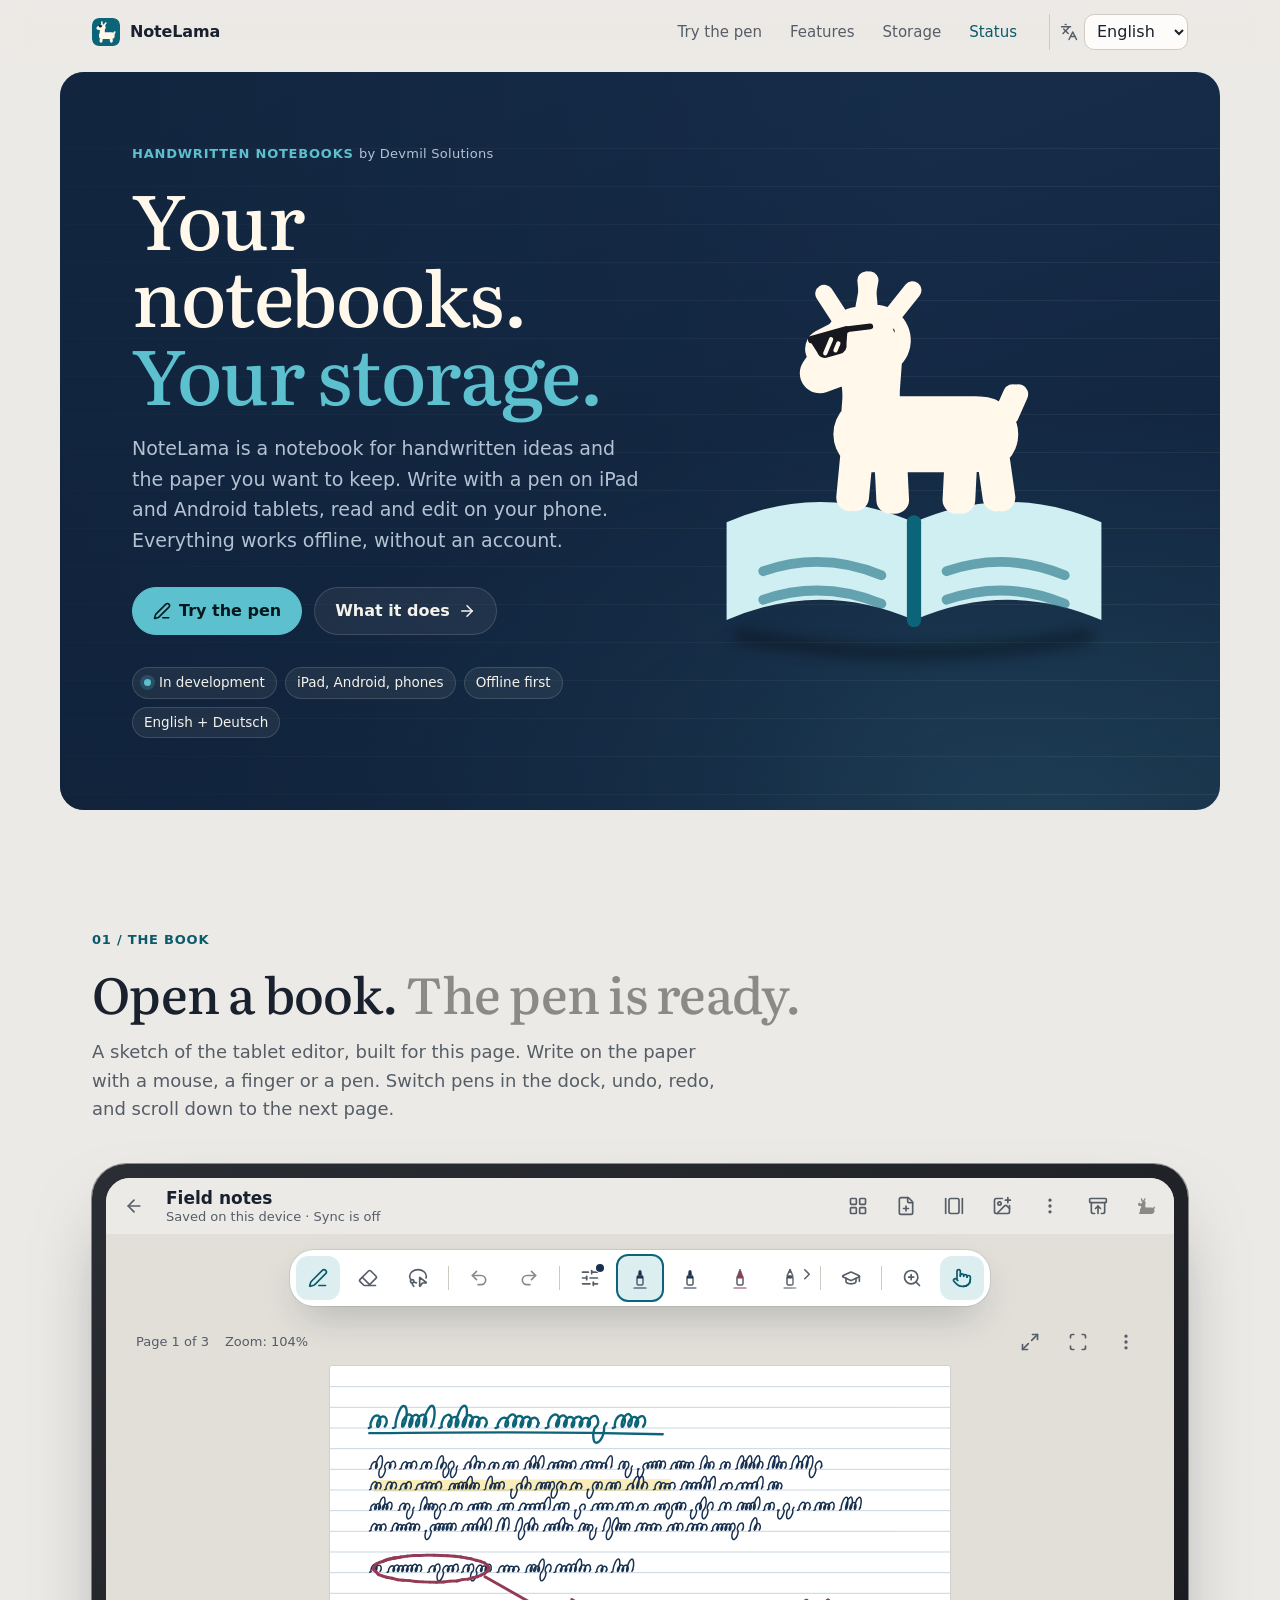
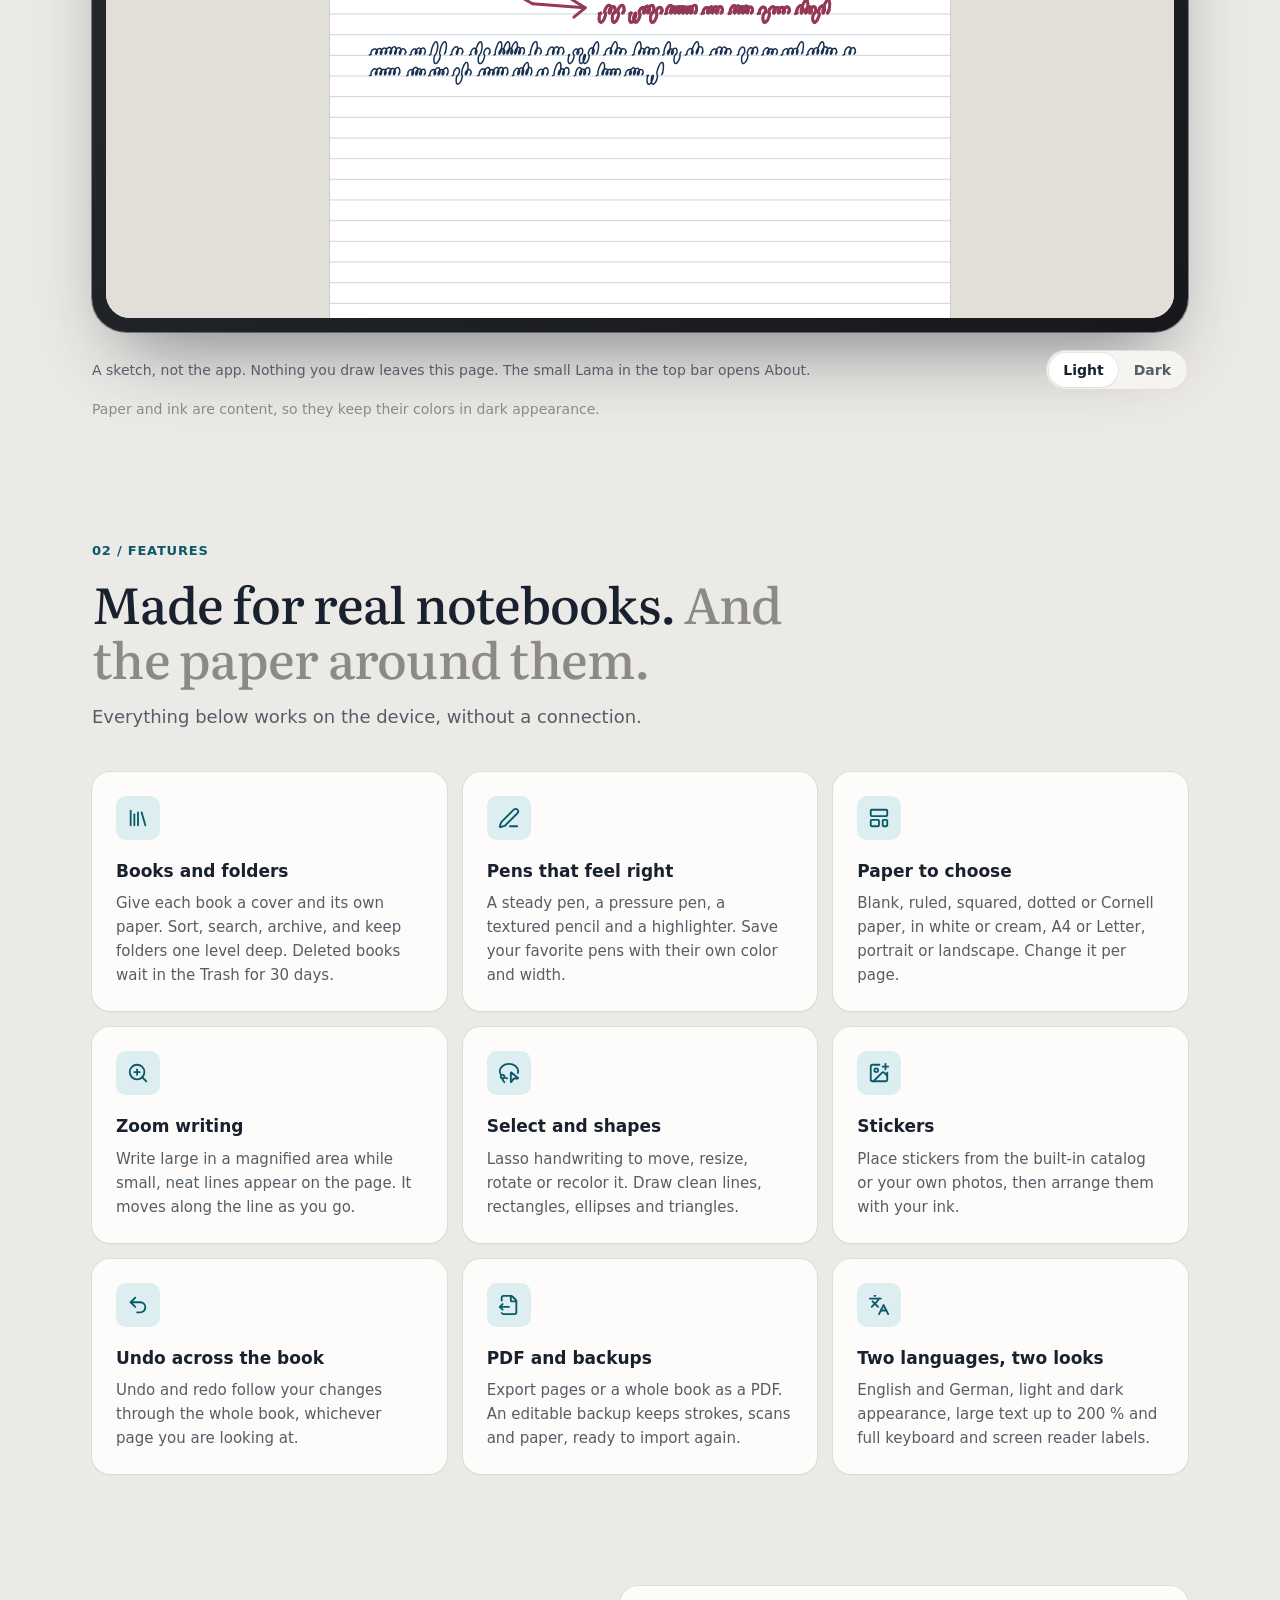
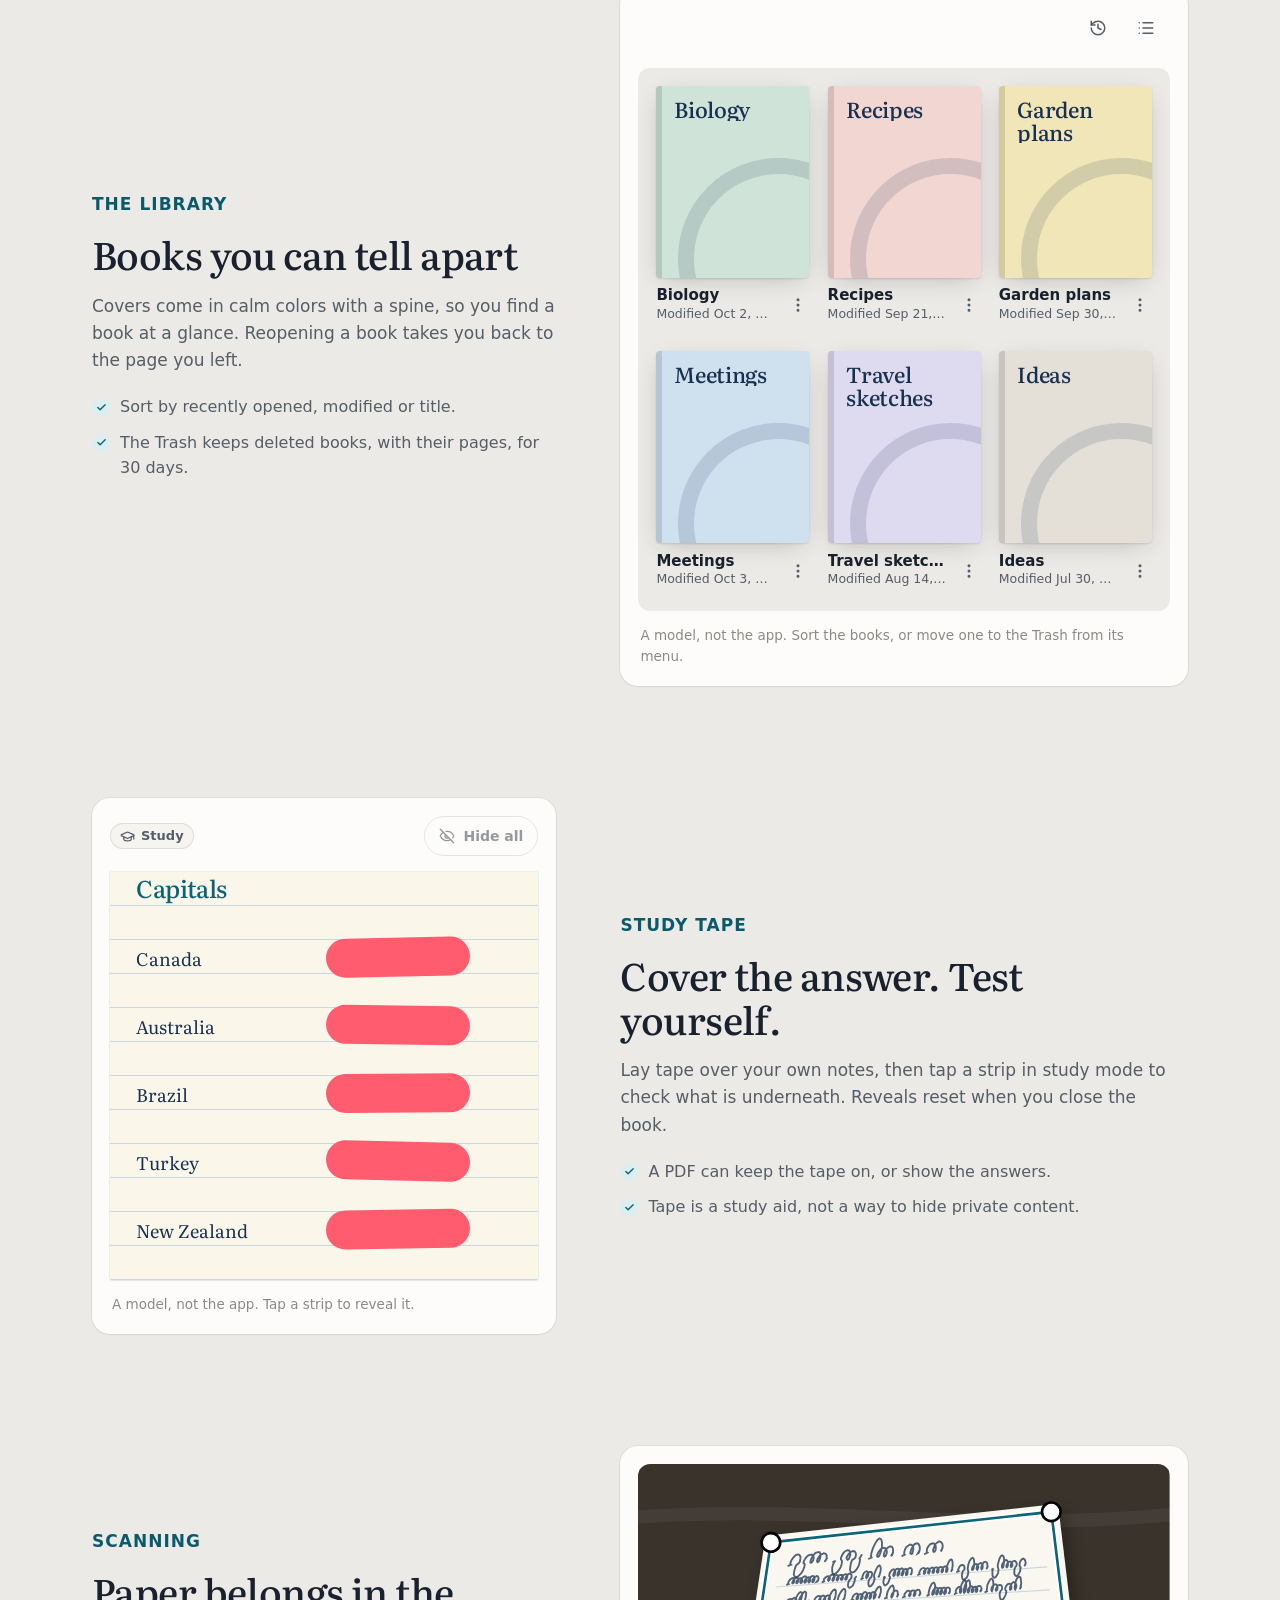
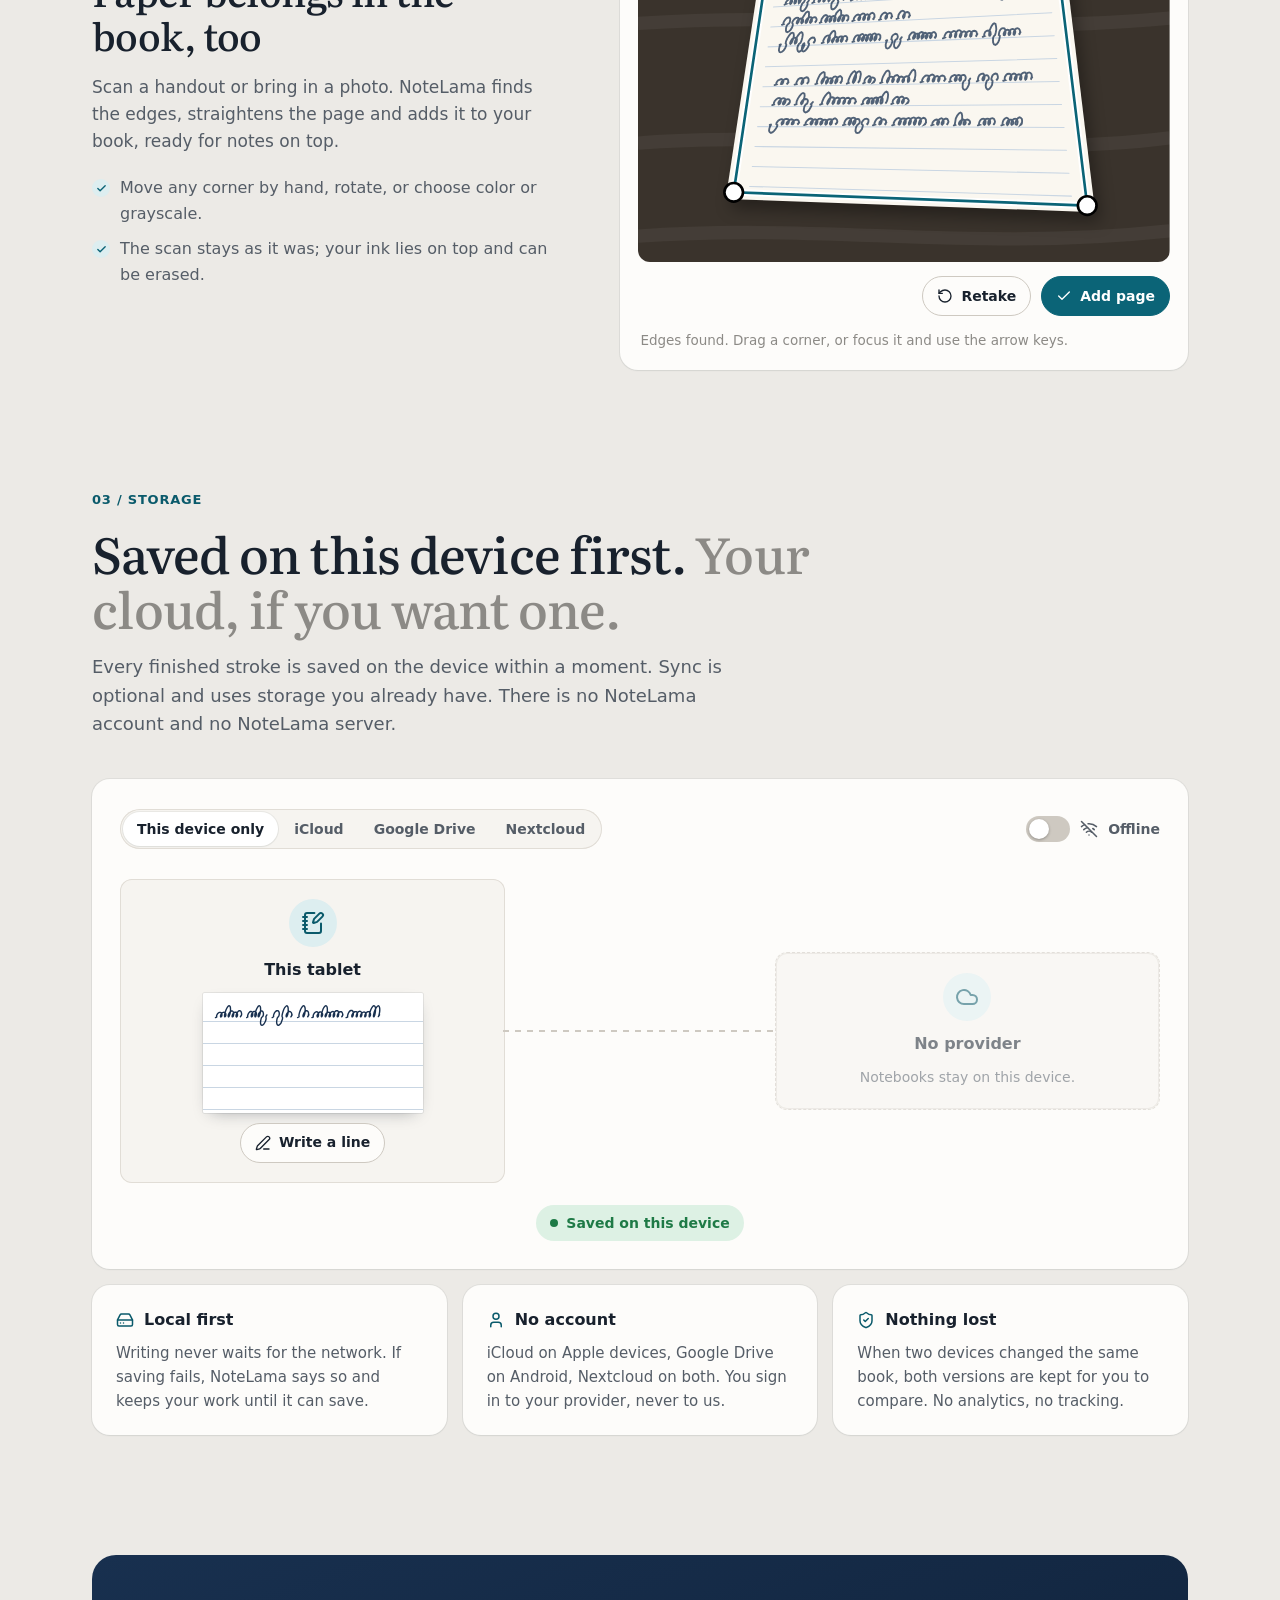
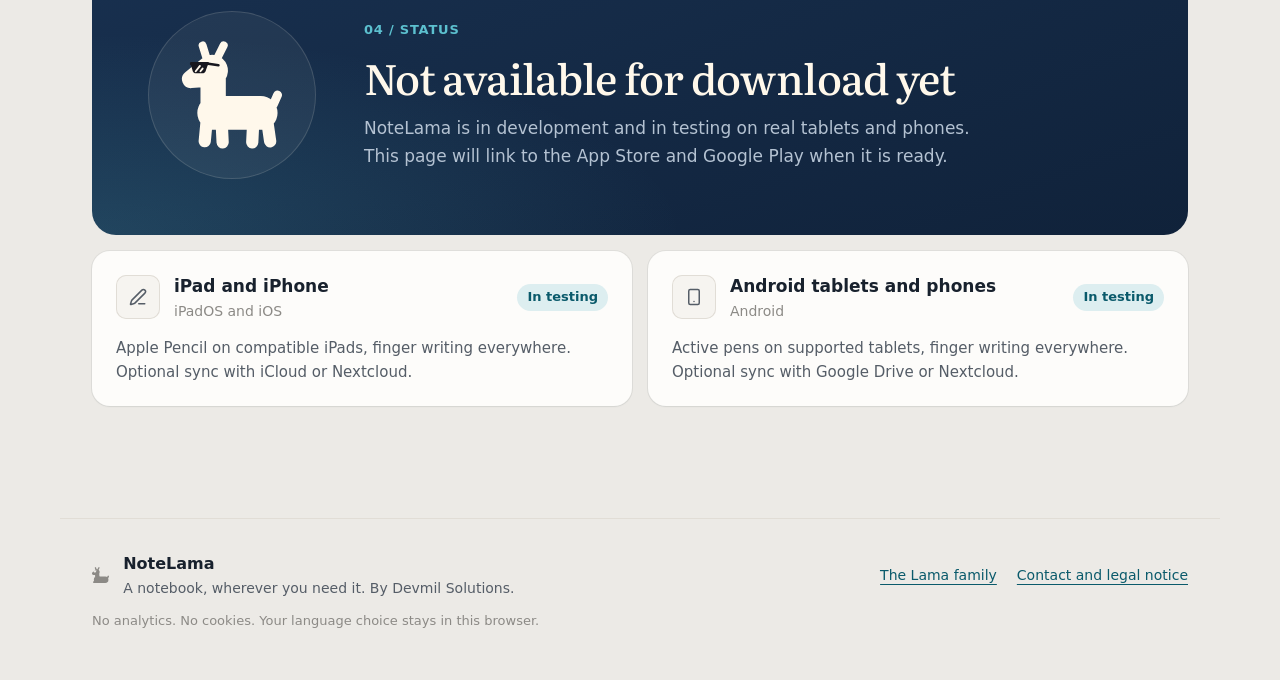
==== commit 45c0ce7b: "Sync NoteLama website from b292c0d84cf8bc94b7430fe16ab829a98ee014cd" ====
--- a/webfront/index.html
+++ b/webfront/index.html
@@ -24,8 +24,10 @@
   <link rel="manifest" href="manifest.json?v=1ab2ebc813e4">
   <link rel="preload" href="assets/fonts/Literata-Display.woff2" as="font" type="font/woff2" crossorigin>
   <link rel="stylesheet" href="styles.css?v=e65abddcc9d0">
+  <link rel="stylesheet" href="assets/lama/lama-antics.css?v=dee389f948ea">
   <script>document.documentElement.classList.add("js");</script>
-  <script src="site.js?v=7c1bb31e8251" data-locales-version="d9de96ee4395" defer></script>
+  <script src="assets/lama/lama-antics.js?v=746d574e2814" defer></script>
+  <script src="site.js?v=3f24af84e58d" data-locales-version="d9de96ee4395" defer></script>
 </head>
 <body>
   <!-- Icons: Lucide (lucide-static 1.37.0, ISC), the set Meridian ships in the app. -->
--- a/webfront/assets/lama/lama-antics.css
+++ b/webfront/assets/lama/lama-antics.css
@@ -0,0 +1,56 @@
+/* Lama antics (lama-antics.js). Vendored unchanged by each site from the
+   brand repository (assets/web). */
+
+.lama-antics {
+  cursor: pointer;
+  -webkit-tap-highlight-color: transparent;
+  touch-action: manipulation;
+}
+
+/* The rig wraps the poses. Its origin sits between the Lama's feet. */
+.lama-antics-rig {
+  transform-box: fill-box;
+  transform-origin: 50% 92%;
+}
+
+div.lama-antics-rig {
+  position: absolute;
+  inset: 0;
+}
+
+/* Extra poses stay hidden until an antic shows one; while it does, the
+   site's own proud and hello poses step aside. */
+.lama-antics .antic-pose,
+.lama-antics.is-posing .pose {
+  opacity: 0 !important;
+}
+
+.lama-antics.is-posing .pose.is-current {
+  opacity: 1 !important;
+}
+
+.lama-antics-layer {
+  position: fixed;
+  inset: 0;
+  z-index: 60;
+  overflow: hidden;
+  pointer-events: none;
+}
+
+.lama-antics-bit {
+  position: absolute;
+  display: block;
+  transform: translate(-50%, -50%);
+  pointer-events: none;
+}
+
+.lama-antics-bit svg {
+  display: block;
+  width: 100%;
+  height: 100%;
+  overflow: visible;
+}
+
+.lama-antics-bit.is-mini {
+  transform: none;
+}
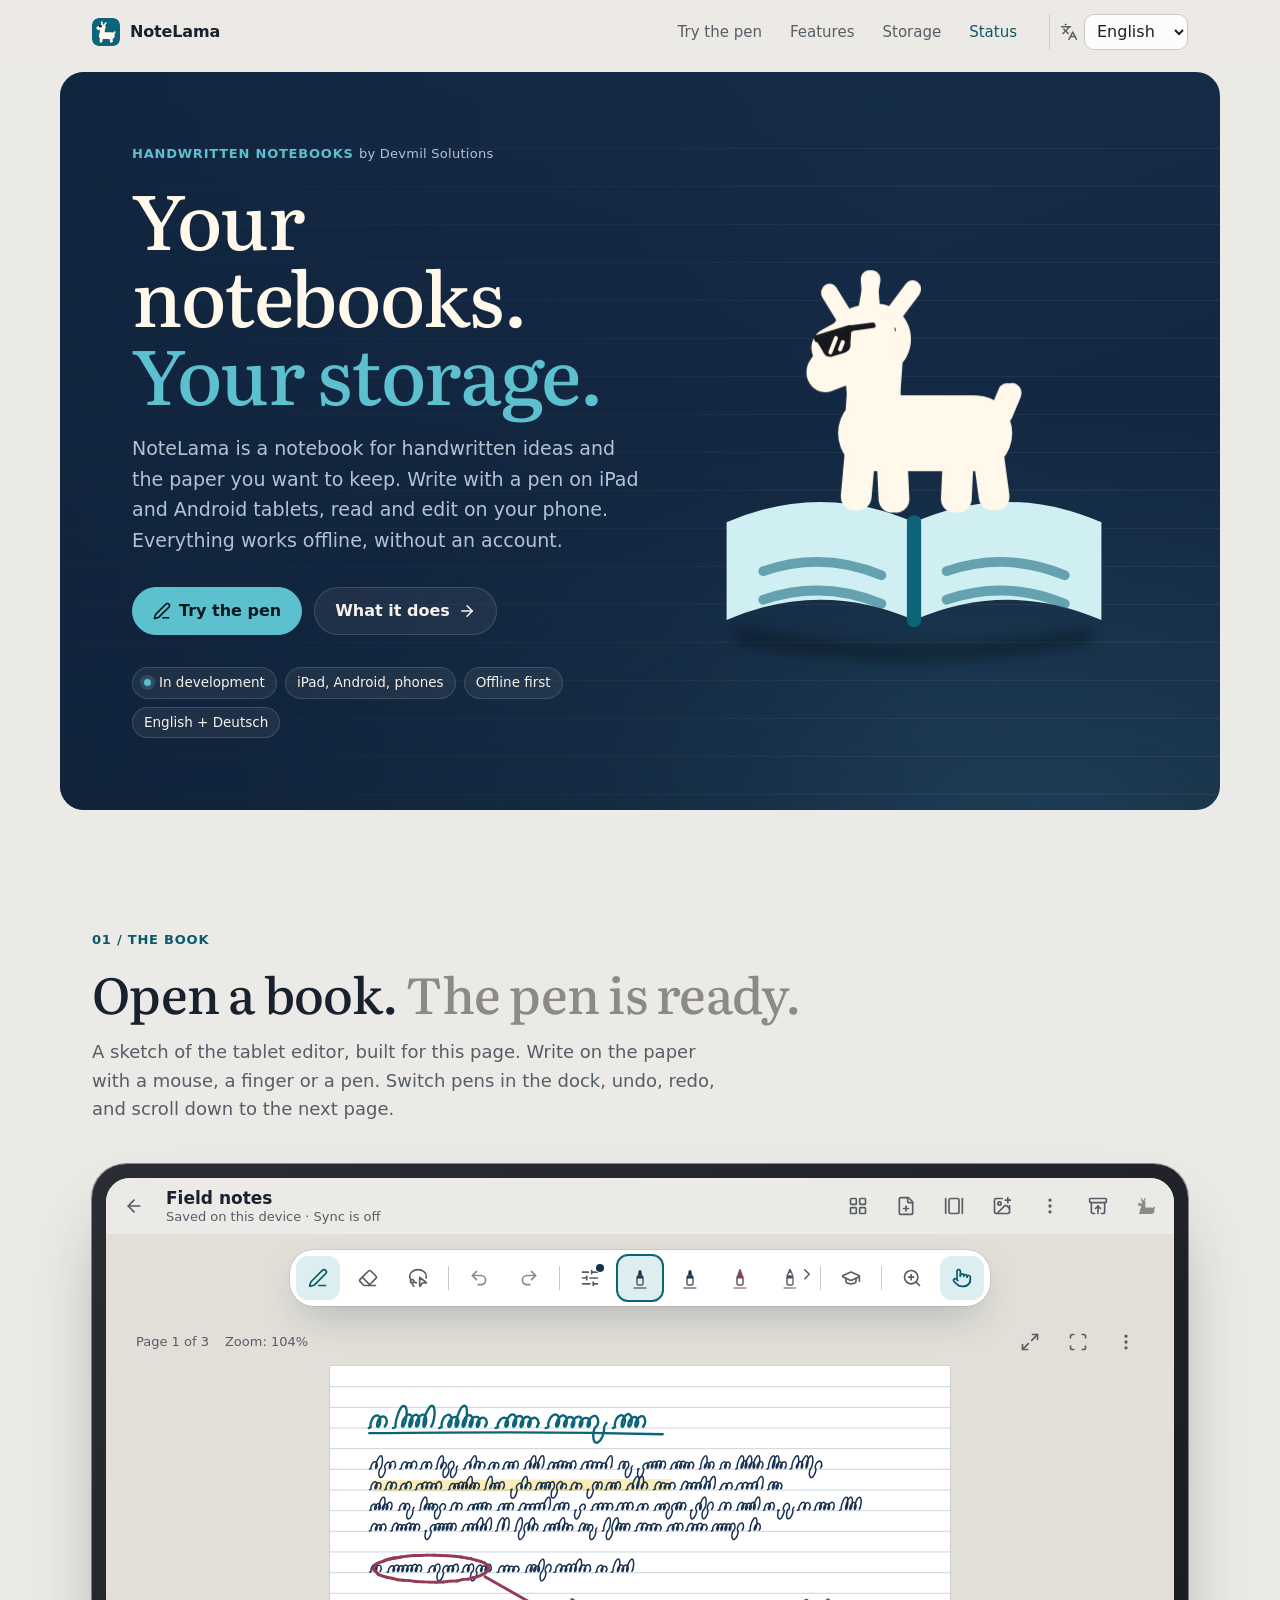
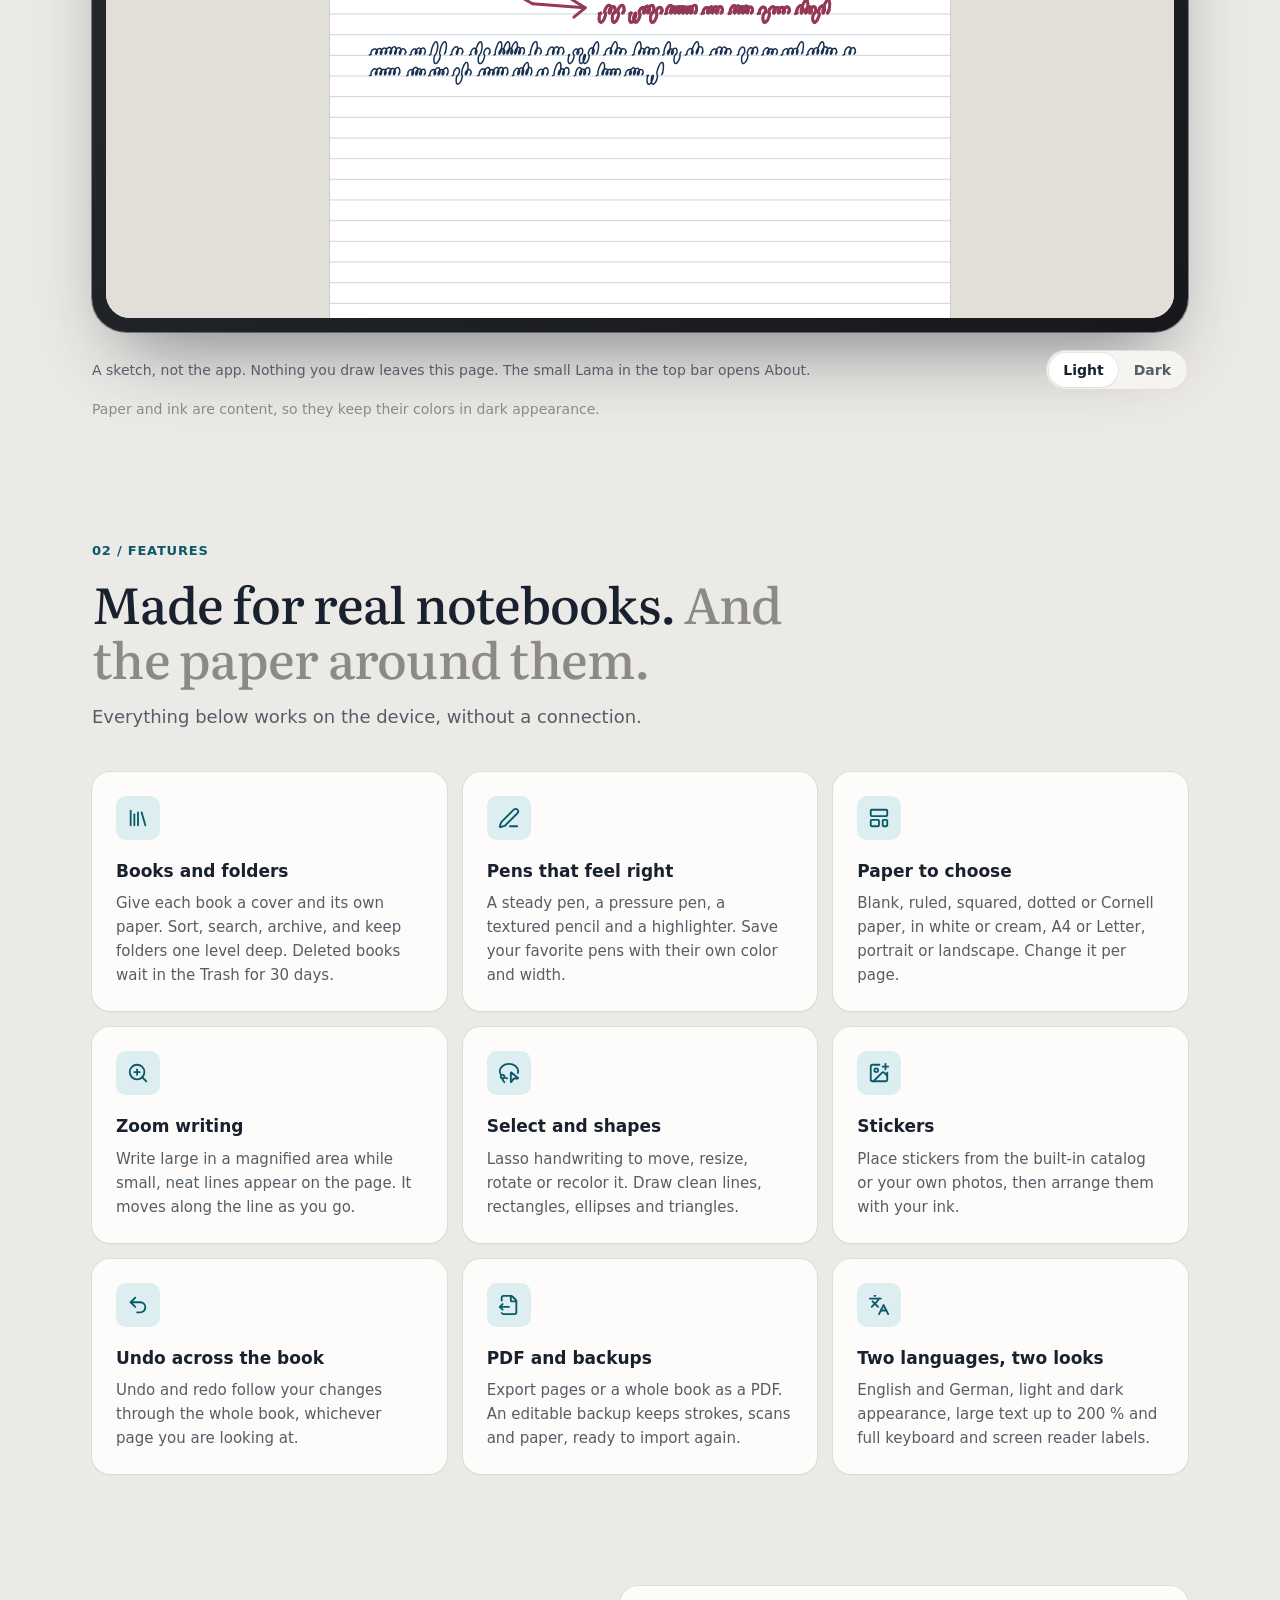
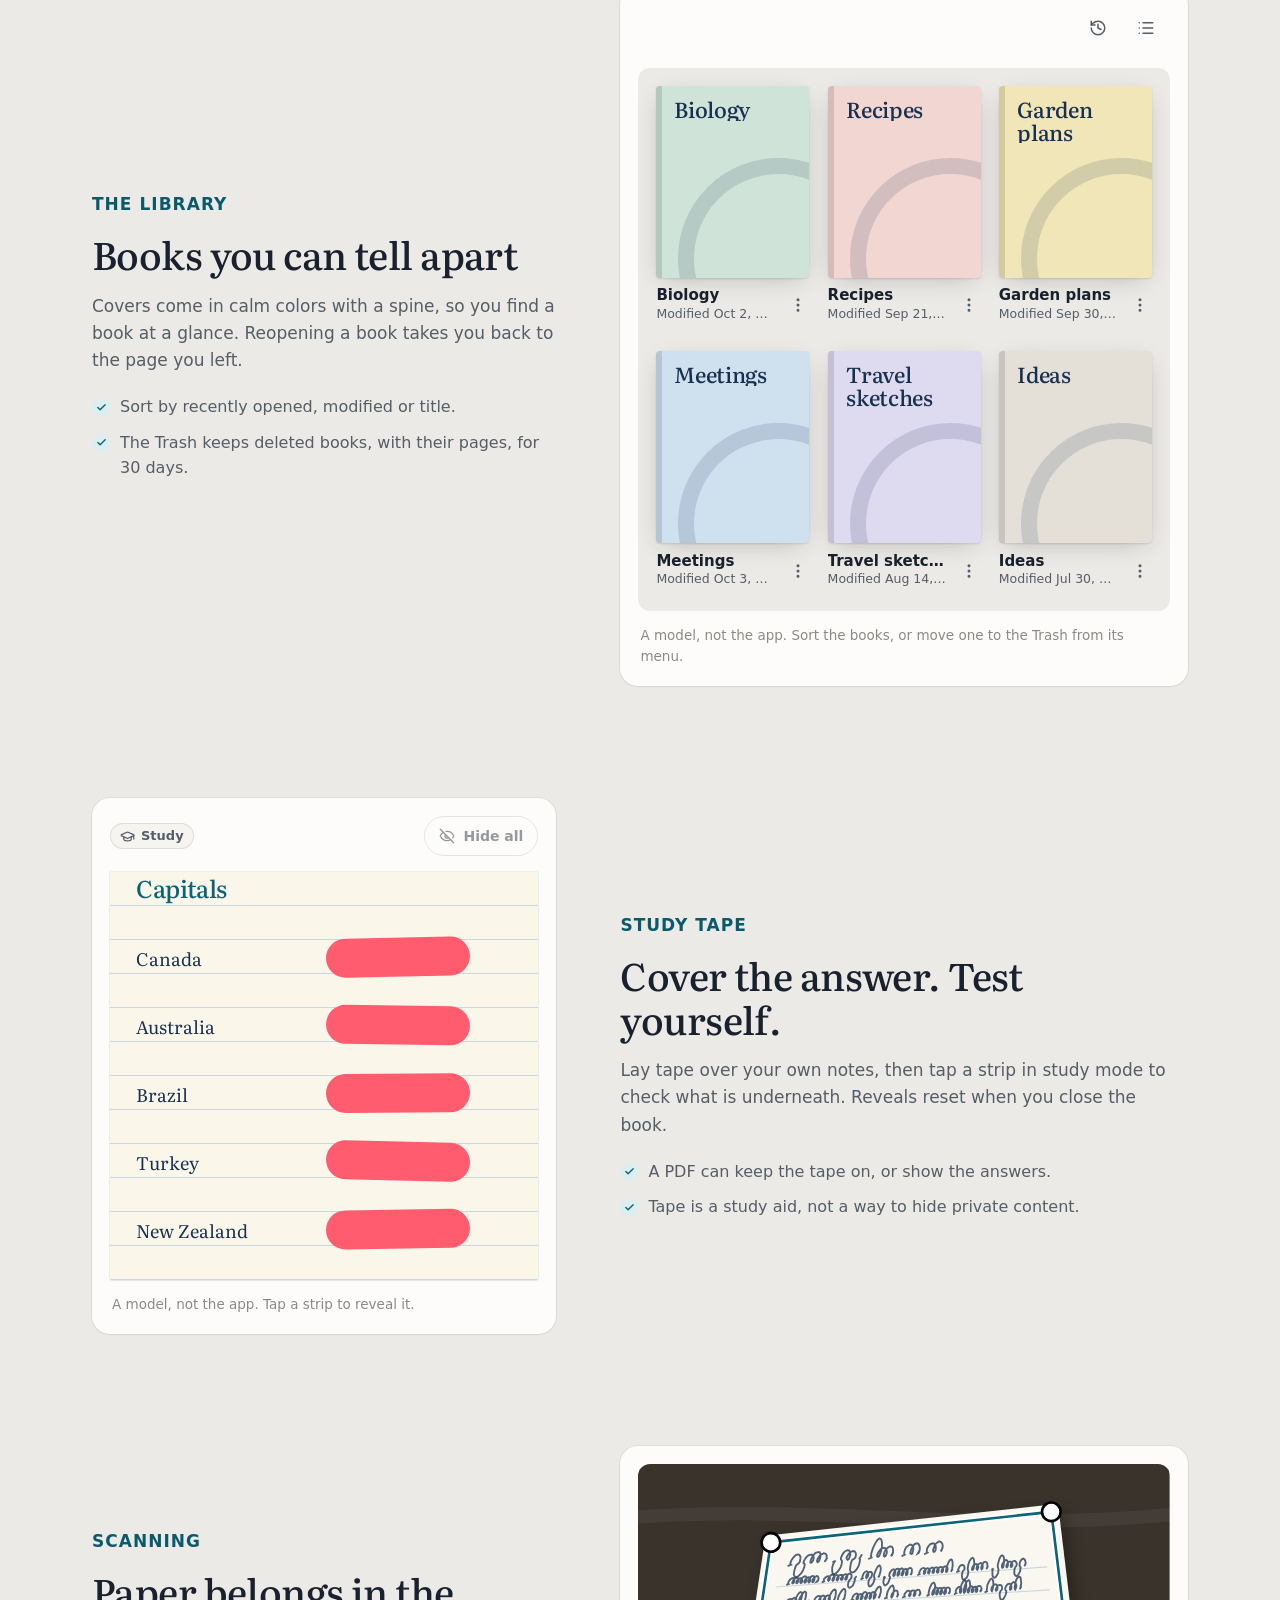
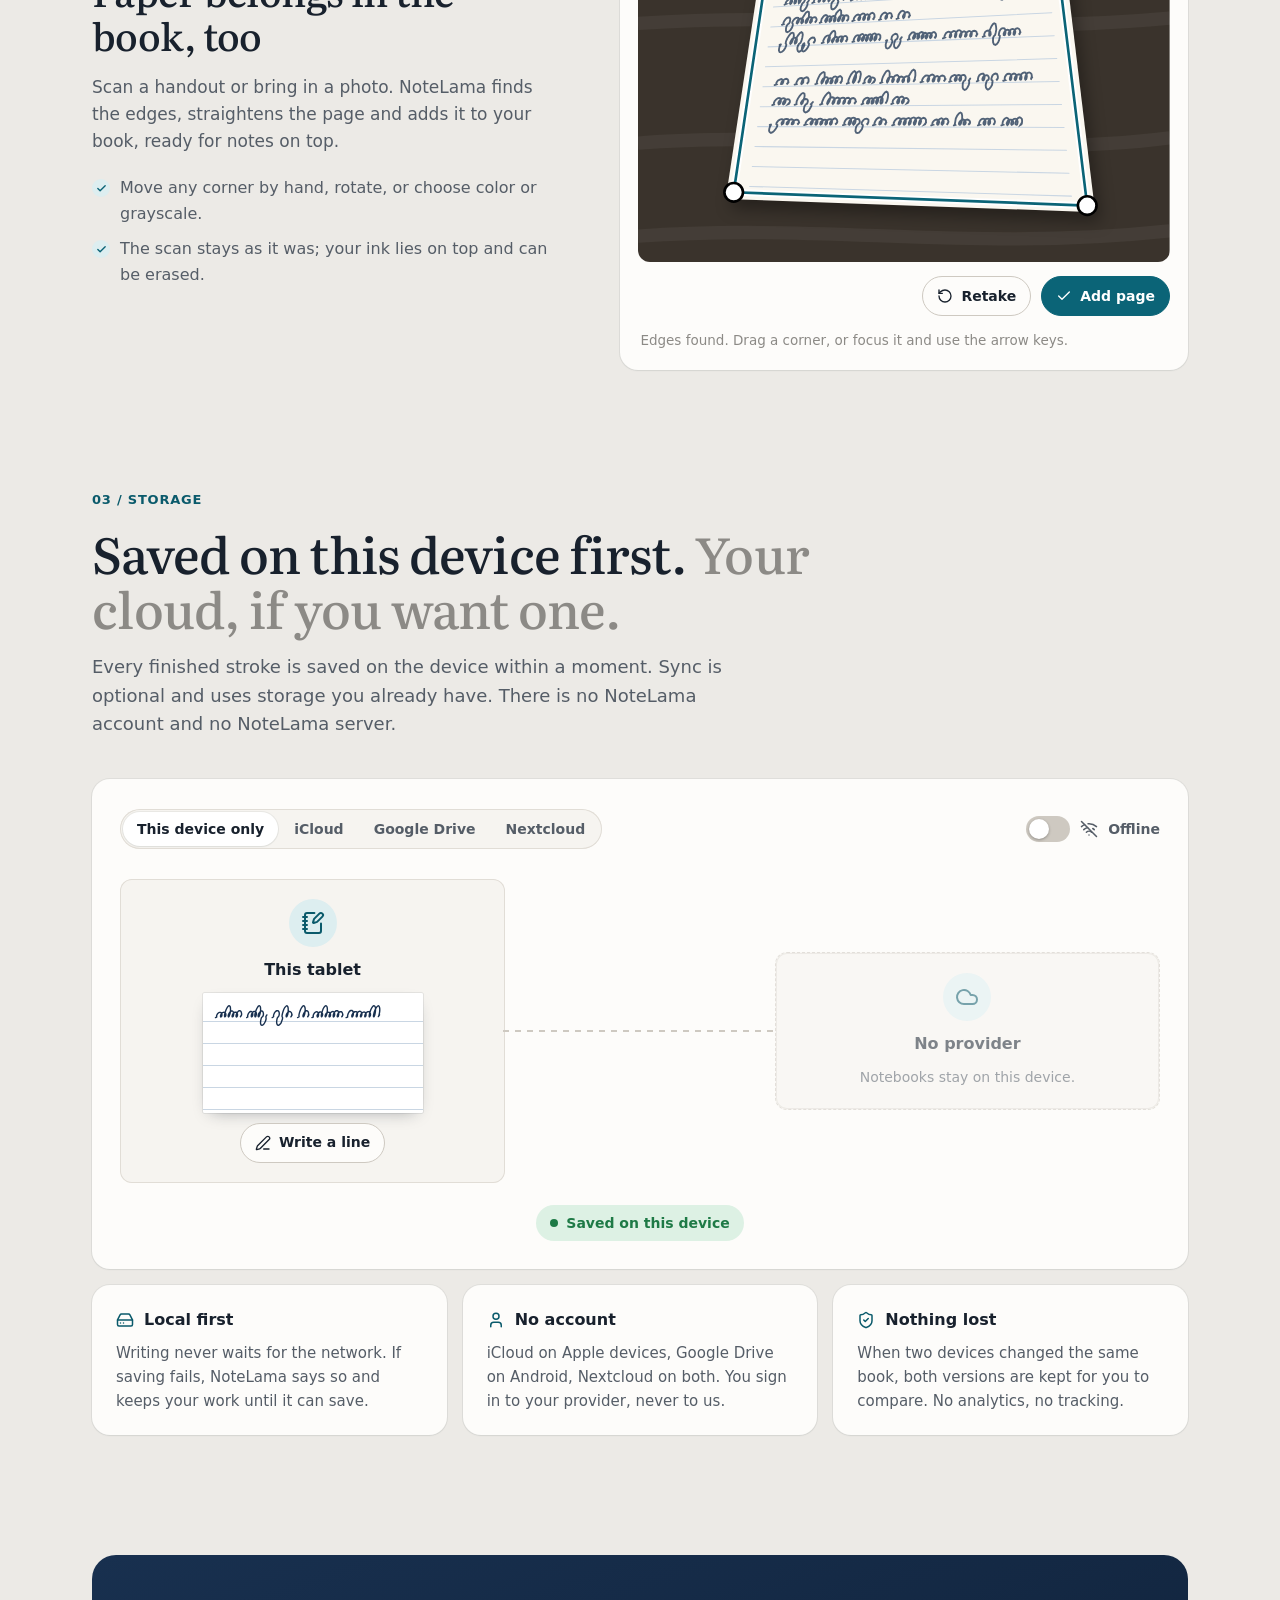
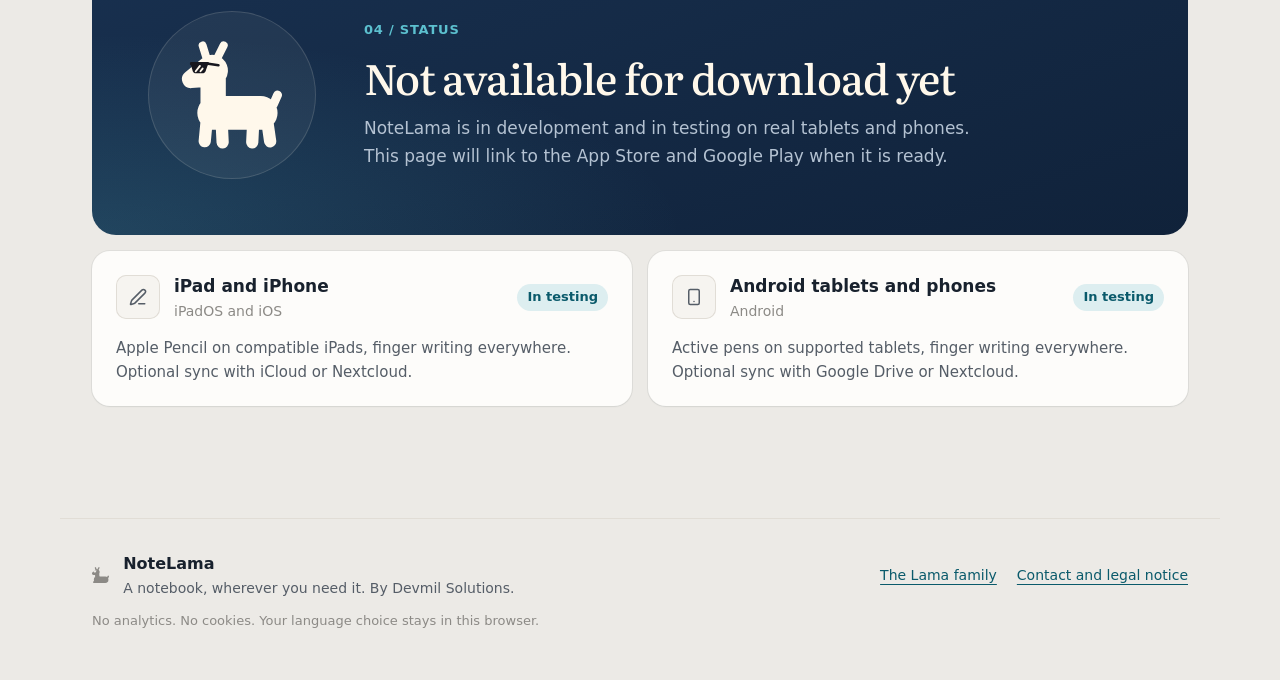
==== commit 50c0b503: "Sync NoteLama website from 3417cfd2877e80adc5cd6a7488e3c617dfce1890" ====
--- a/webfront/index.html
+++ b/webfront/index.html
@@ -23,11 +23,11 @@
   <link rel="apple-touch-icon" href="assets/apple-touch-icon.png?v=fbb6b276c877">
   <link rel="manifest" href="manifest.json?v=1ab2ebc813e4">
   <link rel="preload" href="assets/fonts/Literata-Display.woff2" as="font" type="font/woff2" crossorigin>
-  <link rel="stylesheet" href="styles.css?v=e65abddcc9d0">
-  <link rel="stylesheet" href="assets/lama/lama-antics.css?v=dee389f948ea">
+  <link rel="stylesheet" href="styles.css?v=ec73af354eca">
+  <link rel="stylesheet" href="assets/lama/lama-antics.css?v=926d01e9bae2">
   <script>document.documentElement.classList.add("js");</script>
-  <script src="assets/lama/lama-antics.js?v=746d574e2814" defer></script>
-  <script src="site.js?v=3f24af84e58d" data-locales-version="d9de96ee4395" defer></script>
+  <script src="assets/lama/lama-antics.js?v=fd9d7d8235fa" defer></script>
+  <script src="site.js?v=f9de41178c36" data-locales-version="d9de96ee4395" defer></script>
 </head>
 <body>
   <!-- Icons: Lucide (lucide-static 1.37.0, ISC), the set Meridian ships in the app. -->
--- a/webfront/styles.css
+++ b/webfront/styles.css
@@ -254,6 +254,11 @@
 .book-rule { fill: none; stroke: #0B6477; stroke-opacity: 0.55; stroke-width: 2.4; stroke-linecap: round; }
 .book-spine { stroke: #0B6477; stroke-width: 3.5; stroke-linecap: round; }
 .book-shadow { fill: none; stroke: rgba(0, 0, 0, 0.28); stroke-width: 4; stroke-linecap: round; filter: blur(1.5px); }
+/* The book keeps the handwriting from the stage (site.js). Its right page
+   turns over the spine when the spread is full. */
+.book-ink path { fill: none; stroke: #0B6477; stroke-width: 0.95; stroke-linecap: round; stroke-linejoin: round; }
+.book-page { opacity: 0; transform-box: view-box; transform-origin: 60px 94px; }
+.book-drops circle { fill: #5CC0CF; }
 .hero-lama { transform-box: view-box; transform-origin: 60px 80px; }
 .hero-lama .pose { transition: opacity 0.28s var(--ease); }
 .hero-lama .pose.hello { opacity: 0; }
--- a/webfront/assets/lama/lama-antics.css
+++ b/webfront/assets/lama/lama-antics.css
@@ -7,13 +7,16 @@
   touch-action: manipulation;
 }
 
-/* The rig wraps the poses. Its origin sits between the Lama's feet. */
-.lama-antics-rig {
+/* The rig wraps the poses, and the turn inside it mirrors the Lama when it
+   faces right. Both turn about a point between the Lama's feet. */
+.lama-antics-rig,
+.lama-antics-turn {
   transform-box: fill-box;
   transform-origin: 50% 92%;
 }
 
-div.lama-antics-rig {
+div.lama-antics-rig,
+div.lama-antics-turn {
   position: absolute;
   inset: 0;
 }
@@ -29,12 +32,31 @@
   opacity: 1 !important;
 }
 
+/* Pose swaps never leave the Lama see-through: a pose that appears fades
+   in over the one it replaces, which leaves only once it is covered. */
+.lama-antics .pose {
+  transition: opacity 0s linear 140ms !important;
+}
+
+.lama-antics.is-posing .pose.is-current {
+  transition: opacity 140ms linear !important;
+}
+
 .lama-antics-layer {
   position: fixed;
   inset: 0;
   z-index: 60;
   overflow: hidden;
   pointer-events: none;
+}
+
+/* Shapes are placed in page coordinates; the world follows the scroll. */
+.lama-antics-world {
+  position: absolute;
+  top: 0;
+  left: 0;
+  width: 0;
+  height: 0;
 }
 
 .lama-antics-bit {
@@ -54,3 +76,25 @@
 .lama-antics-bit.is-mini {
   transform: none;
 }
+
+.lama-antics-wings {
+  transform-box: fill-box;
+  transform-origin: 50% 50%;
+  animation: lama-antics-flap 150ms ease-in-out infinite alternate;
+}
+
+.lama-antics-bit.is-resting .lama-antics-wings {
+  animation-duration: 700ms;
+}
+
+@keyframes lama-antics-flap {
+  to {
+    transform: scaleX(0.3);
+  }
+}
+
+@media (prefers-reduced-motion: reduce) {
+  .lama-antics-wings {
+    animation: none;
+  }
+}
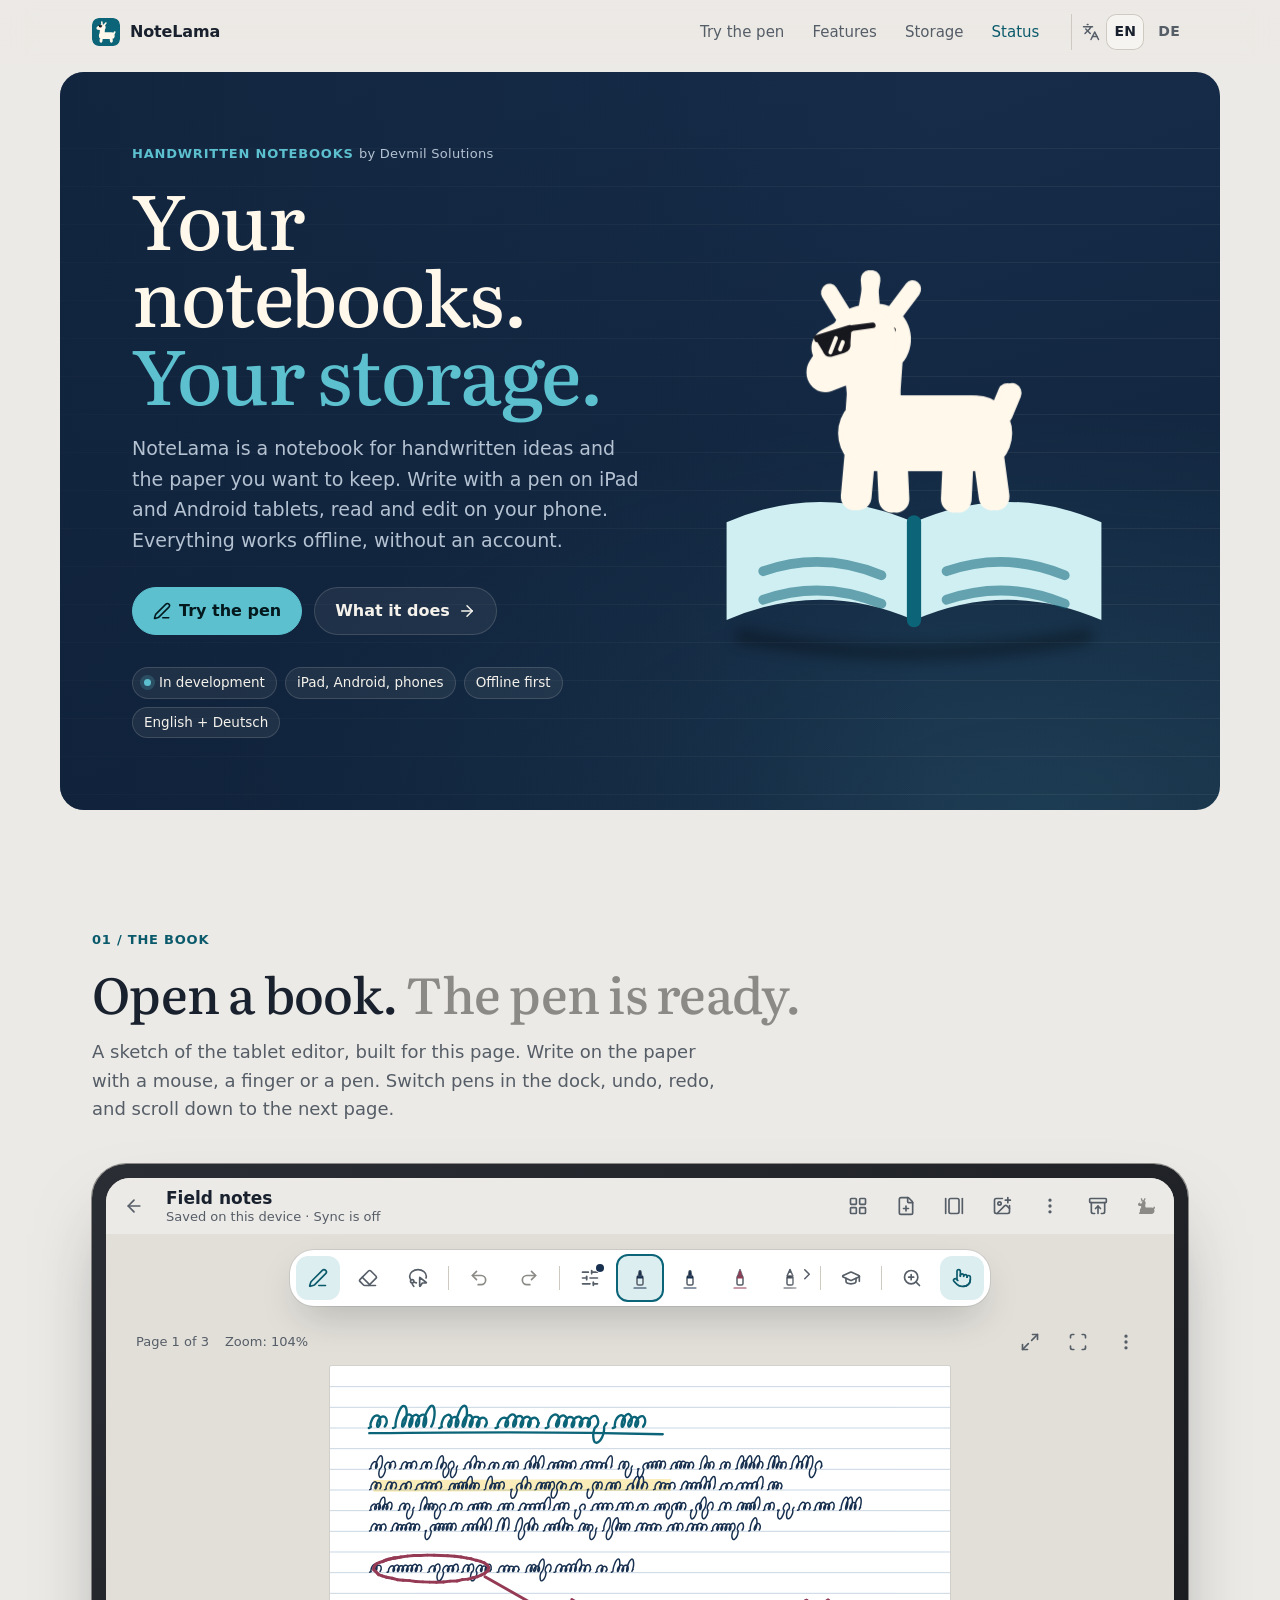
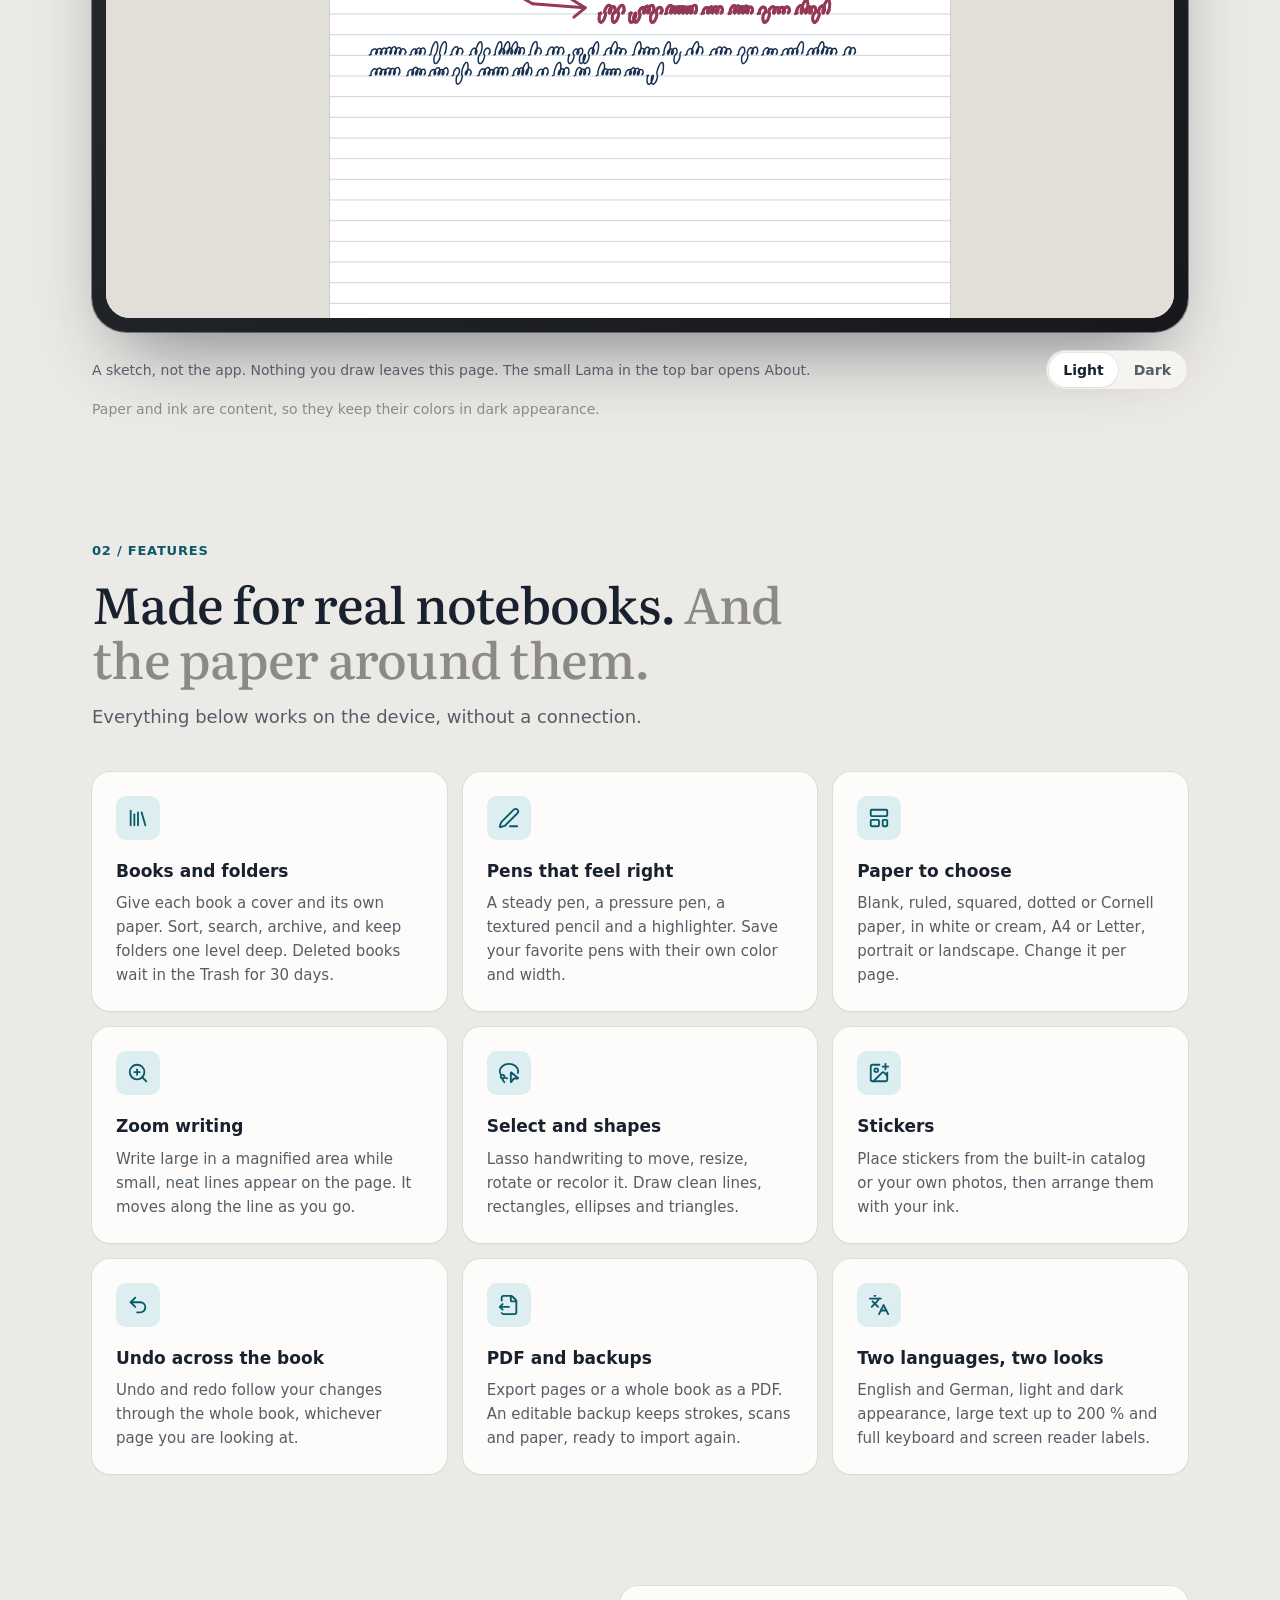
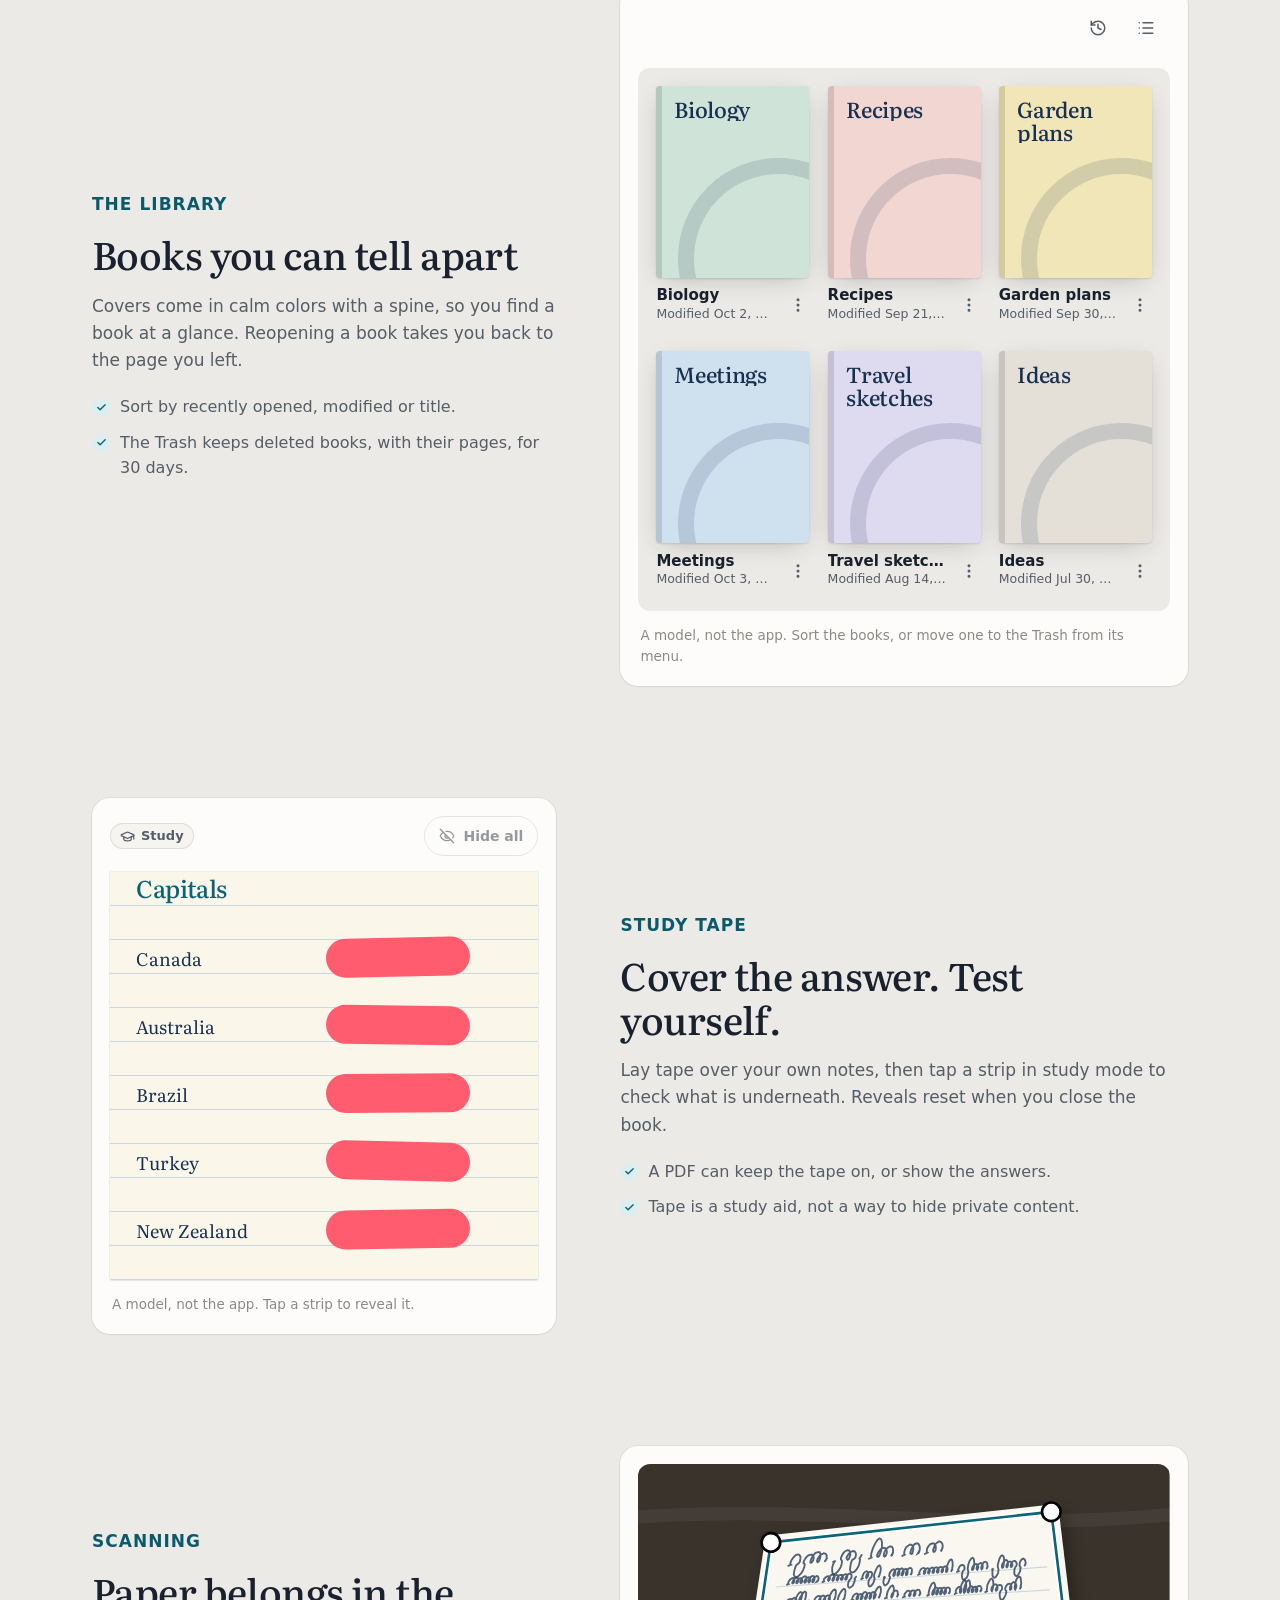
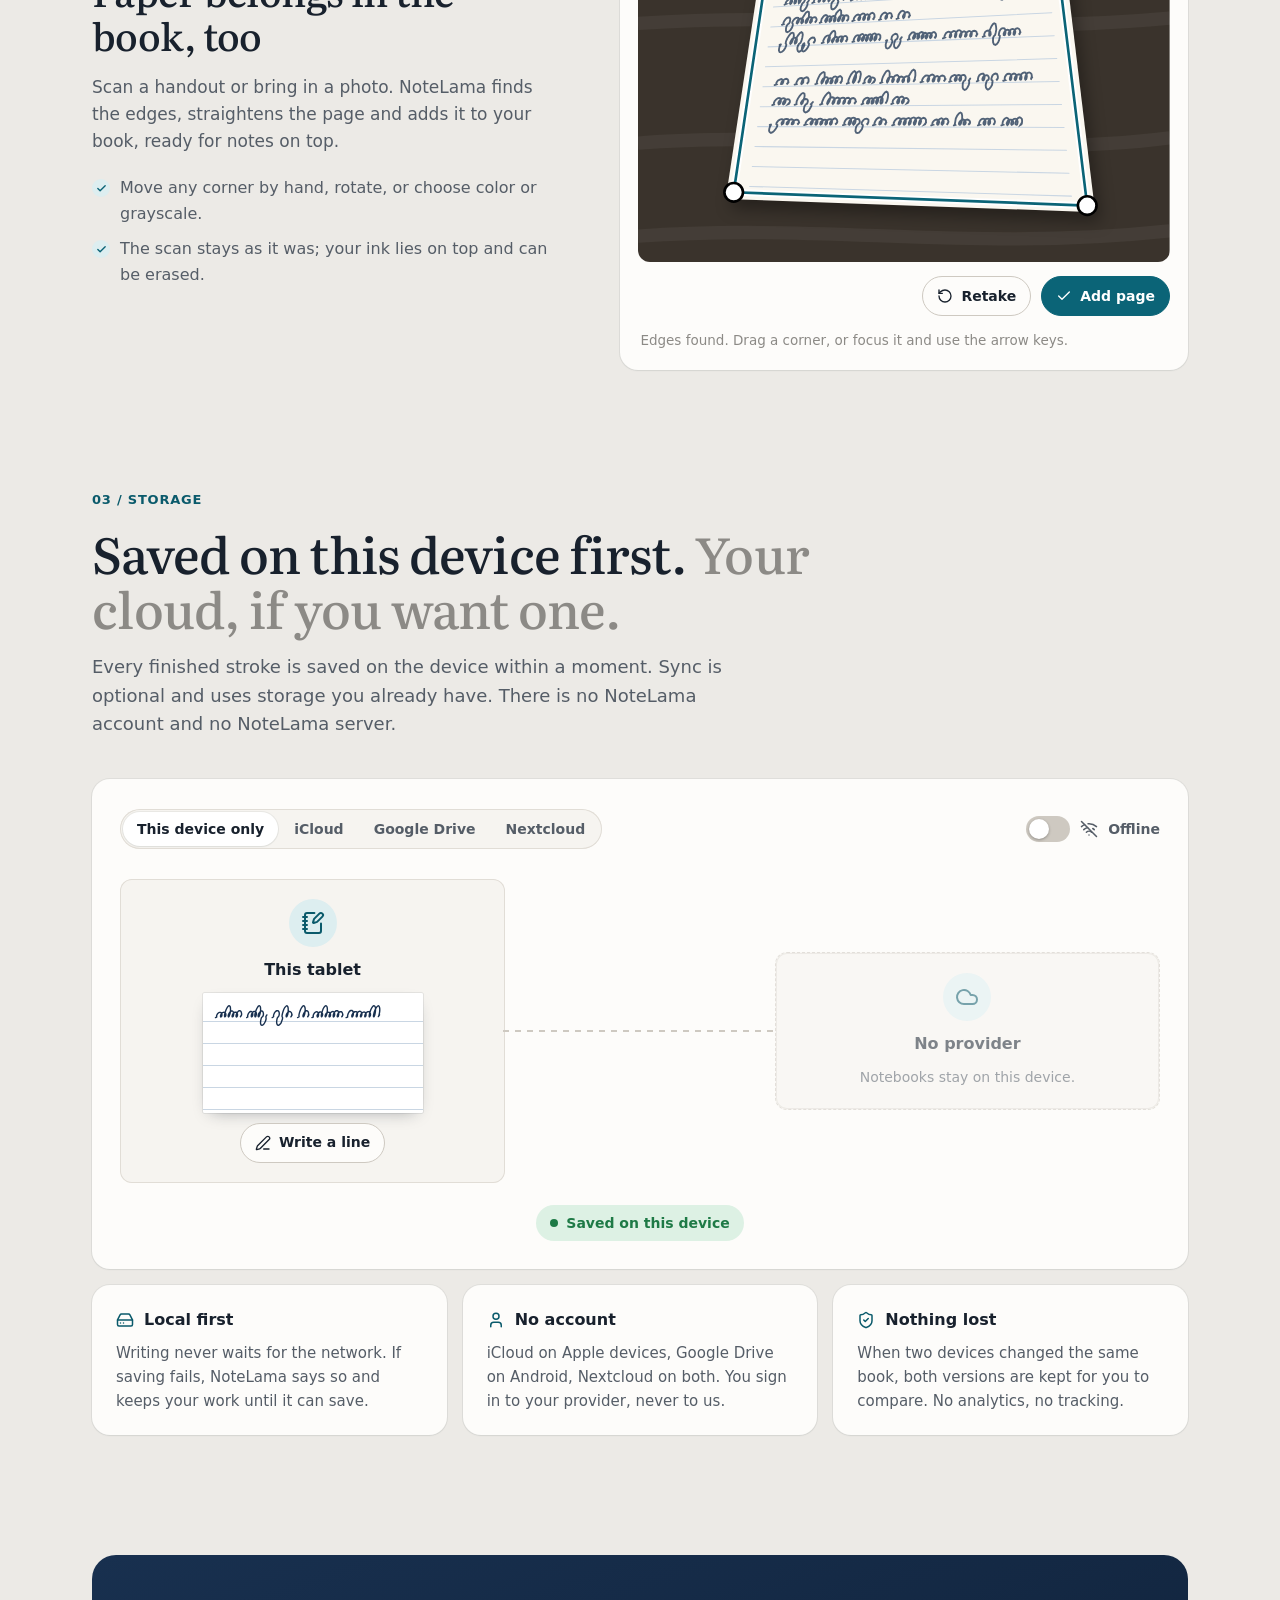
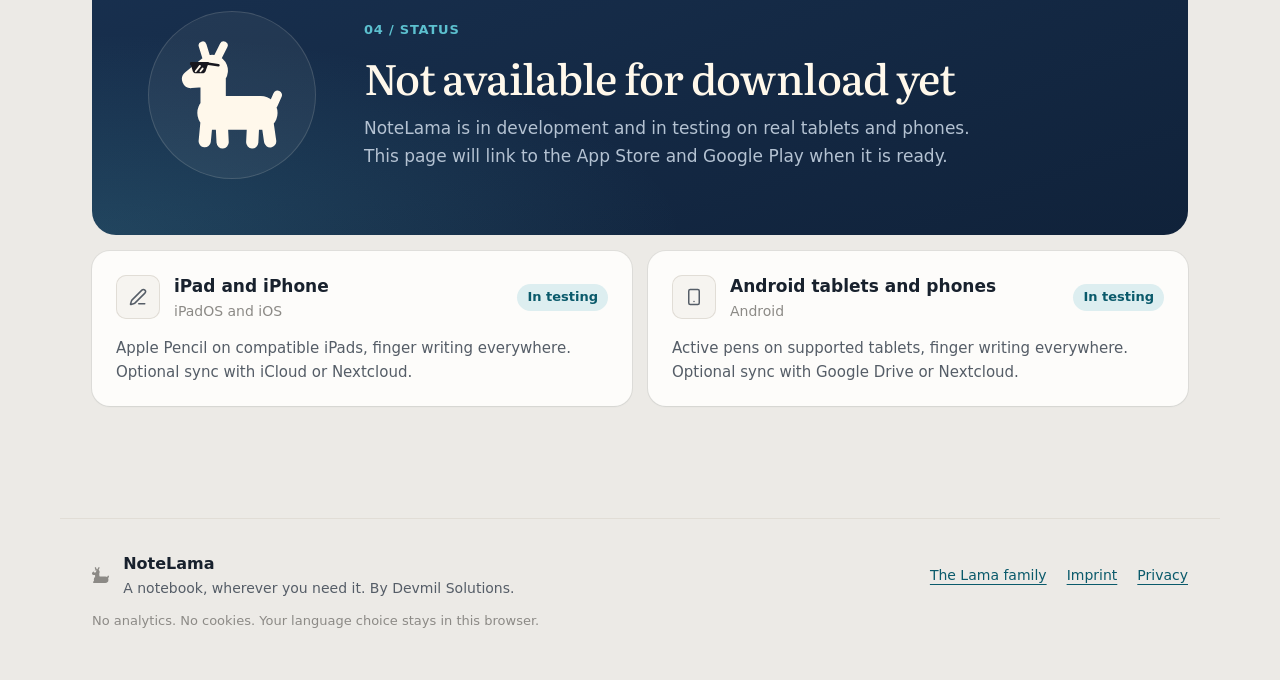
==== commit 4000b2cd: "Sync NoteLama website from 3e1b70ad50c01ecdcbe927727c37618876a024df" ====
--- a/webfront/index.html
+++ b/webfront/index.html
@@ -23,11 +23,11 @@
   <link rel="apple-touch-icon" href="assets/apple-touch-icon.png?v=fbb6b276c877">
   <link rel="manifest" href="manifest.json?v=1ab2ebc813e4">
   <link rel="preload" href="assets/fonts/Literata-Display.woff2" as="font" type="font/woff2" crossorigin>
-  <link rel="stylesheet" href="styles.css?v=ec73af354eca">
+  <link rel="stylesheet" href="styles.css?v=3857734846e7">
   <link rel="stylesheet" href="assets/lama/lama-antics.css?v=926d01e9bae2">
   <script>document.documentElement.classList.add("js");</script>
   <script src="assets/lama/lama-antics.js?v=fd9d7d8235fa" defer></script>
-  <script src="site.js?v=f9de41178c36" data-locales-version="d9de96ee4395" defer></script>
+  <script src="site.js?v=ebbeec97b6ee" data-locales-version="a36721fcf605" defer></script>
 </head>
 <body>
   <!-- Icons: Lucide (lucide-static 1.37.0, ISC), the set Meridian ships in the app. -->
@@ -95,11 +95,11 @@
         <a href="#storage" data-i18n="navStorage">Storage</a>
         <a class="nav-cta" href="#status" data-i18n="navStatus">Status</a>
       </div>
-      <label class="language">
+      <div class="language language-switch" role="group" aria-label="Language" data-i18n-label="language">
         <svg class="icon" aria-hidden="true"><use href="#i-languages"/></svg>
-        <span class="sr-only" data-i18n="language">Language</span>
-        <select id="language"><option value="en">English</option><option value="de">Deutsch</option></select>
-      </label>
+        <button type="button" data-language="en" lang="en" aria-pressed="true" title="English">EN</button>
+        <button type="button" data-language="de" lang="de" aria-pressed="false" title="Deutsch">DE</button>
+      </div>
     </nav>
   </header>
 
@@ -590,7 +590,8 @@
     </div>
     <nav aria-label="Devmil" class="footer-links">
       <a href="https://devmil.de/projects/" data-i18n="family">The Lama family</a>
-      <a href="https://devmil.de/imprint/" data-i18n="contact">Contact and legal notice</a>
+      <a href="imprint.html" data-legal="imprint" data-i18n="imprint">Imprint</a>
+      <a href="privacy.html" data-legal="privacy" data-i18n="privacy">Privacy</a>
     </nav>
     <p class="footer-note" data-i18n="noTracking">No analytics. No cookies. Your language choice stays in this browser.</p>
   </footer>
--- a/webfront/styles.css
+++ b/webfront/styles.css
@@ -161,9 +161,15 @@
   display: inline-flex; align-items: center; gap: 6px;
   color: var(--ink-muted); padding-left: 10px; border-left: 1px solid var(--line-strong);
 }
-.language select {
-  min-height: 36px; padding: 4px 8px; border-radius: var(--radius-sm);
-  border: 1px solid var(--line-strong); background: var(--pane); color: var(--ink);
+.language-switch button, .language-switch a {
+  display: inline-grid; place-items: center; min-width: 36px; min-height: 36px; padding: 0 8px;
+  border: 0; border-radius: var(--radius-sm); background: transparent;
+  color: var(--ink-muted); font-size: 14px; font-weight: 600; letter-spacing: 0.02em;
+  text-decoration: none; cursor: pointer;
+}
+.language-switch button:hover, .language-switch a:hover { color: var(--ink); background: var(--ground-hover); }
+.language-switch [aria-pressed="true"], .language-switch [aria-current="page"] {
+  color: var(--ink); background: var(--pane-alt); box-shadow: inset 0 0 0 1px var(--line-strong);
 }
 
 /* Buttons and small controls */
@@ -635,6 +641,17 @@
 .platform > p { margin: 14px 0 0; font-size: 15px; }
 .language-error { max-width: var(--max); margin: 24px auto 0; padding: 0 var(--gutter); color: var(--ink-muted); }
 
+/* Legal pages */
+.legal { max-width: calc(70ch + 2 * var(--gutter)); margin: 0 auto; padding: clamp(32px, 6vw, 64px) var(--gutter) 0; }
+.legal h1 { color: var(--ink); font-size: clamp(30px, 8vw, 52px); line-height: 1.1; }
+.legal h1, .legal h2, .legal h3 { overflow-wrap: break-word; hyphens: auto; }
+.legal h2 { margin: 40px 0 8px; font-size: 24px; line-height: 1.25; }
+.legal h3 { margin: 24px 0 6px; font-size: 17px; }
+.legal p, .legal li { color: var(--ink-muted); overflow-wrap: anywhere; }
+.legal ul { padding-left: 22px; }
+.legal address { font-style: normal; color: var(--ink-muted); }
+.legal .updated { margin-top: 12px; font-size: 14px; color: var(--ink-faint); }
+
 /* Footer */
 .site-footer {
   max-width: var(--max); margin: clamp(72px, 10vw, 112px) auto 0; padding: 32px var(--gutter) 48px;
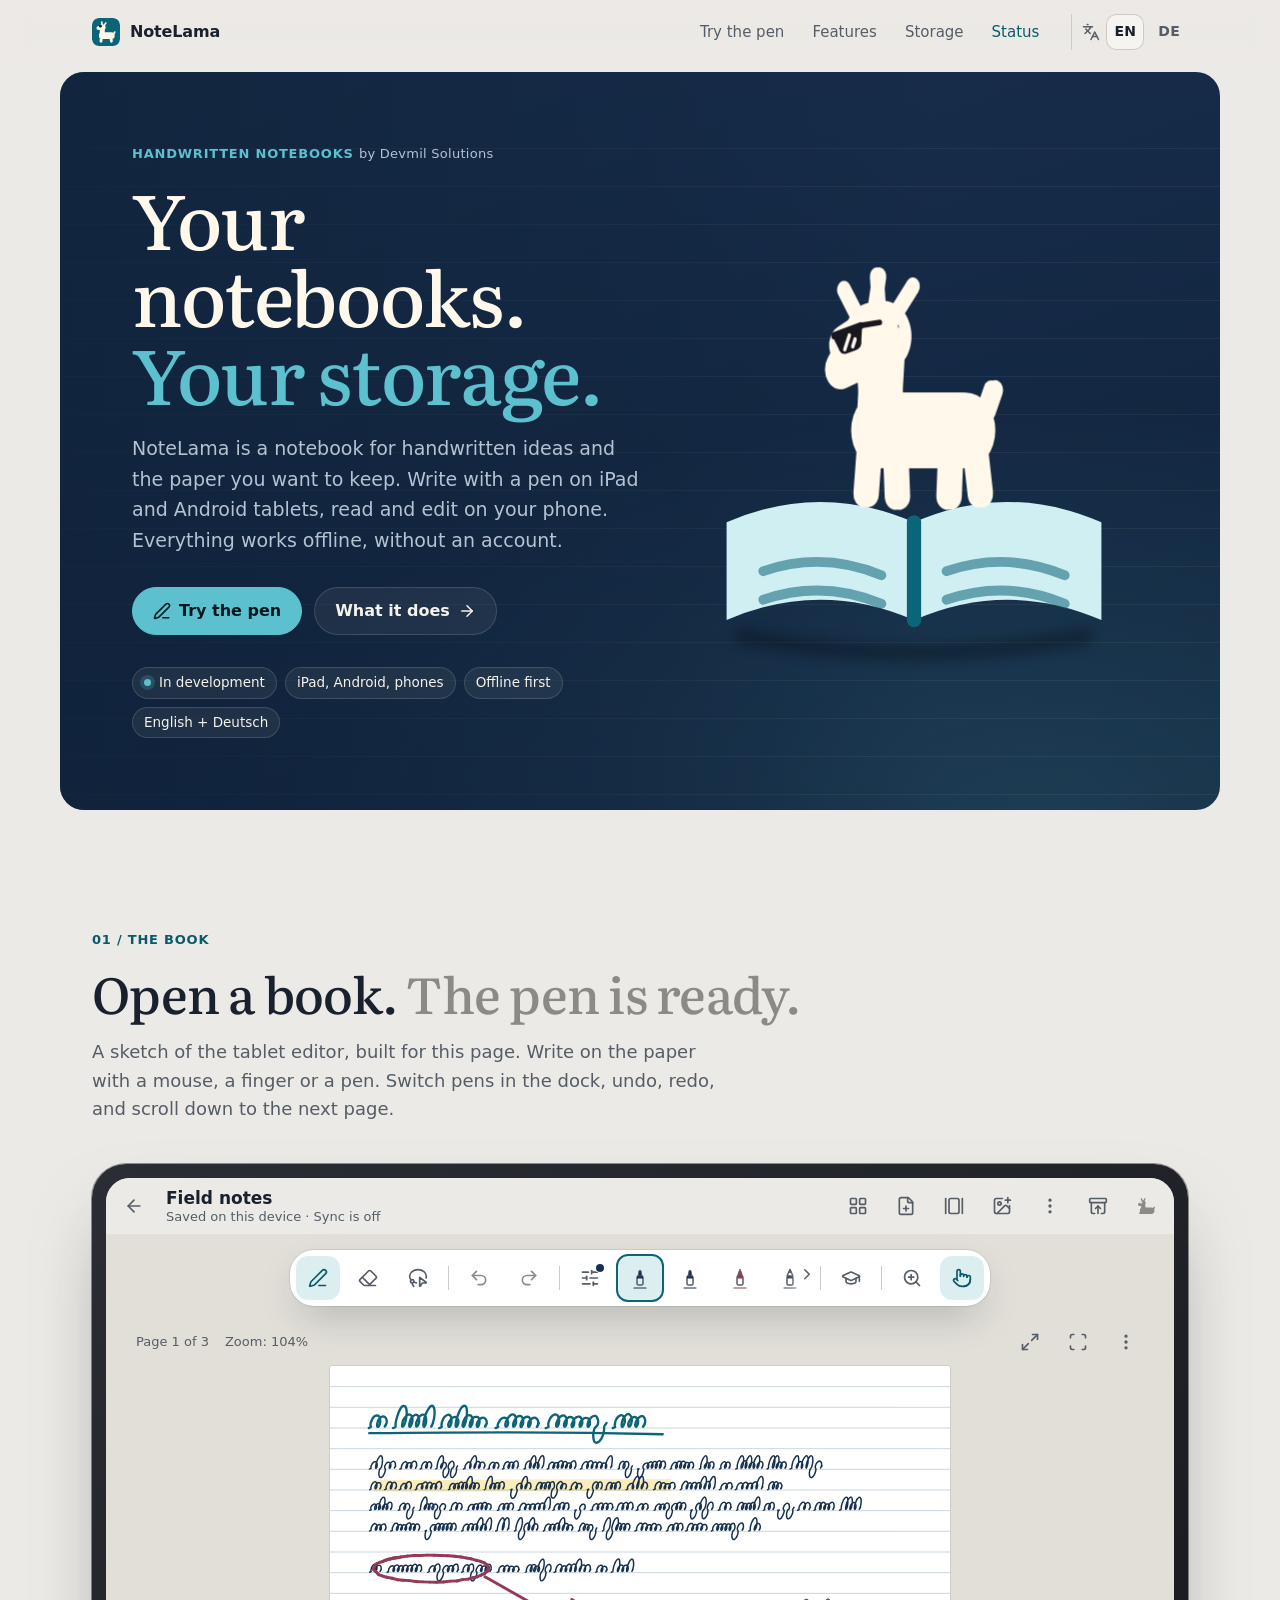
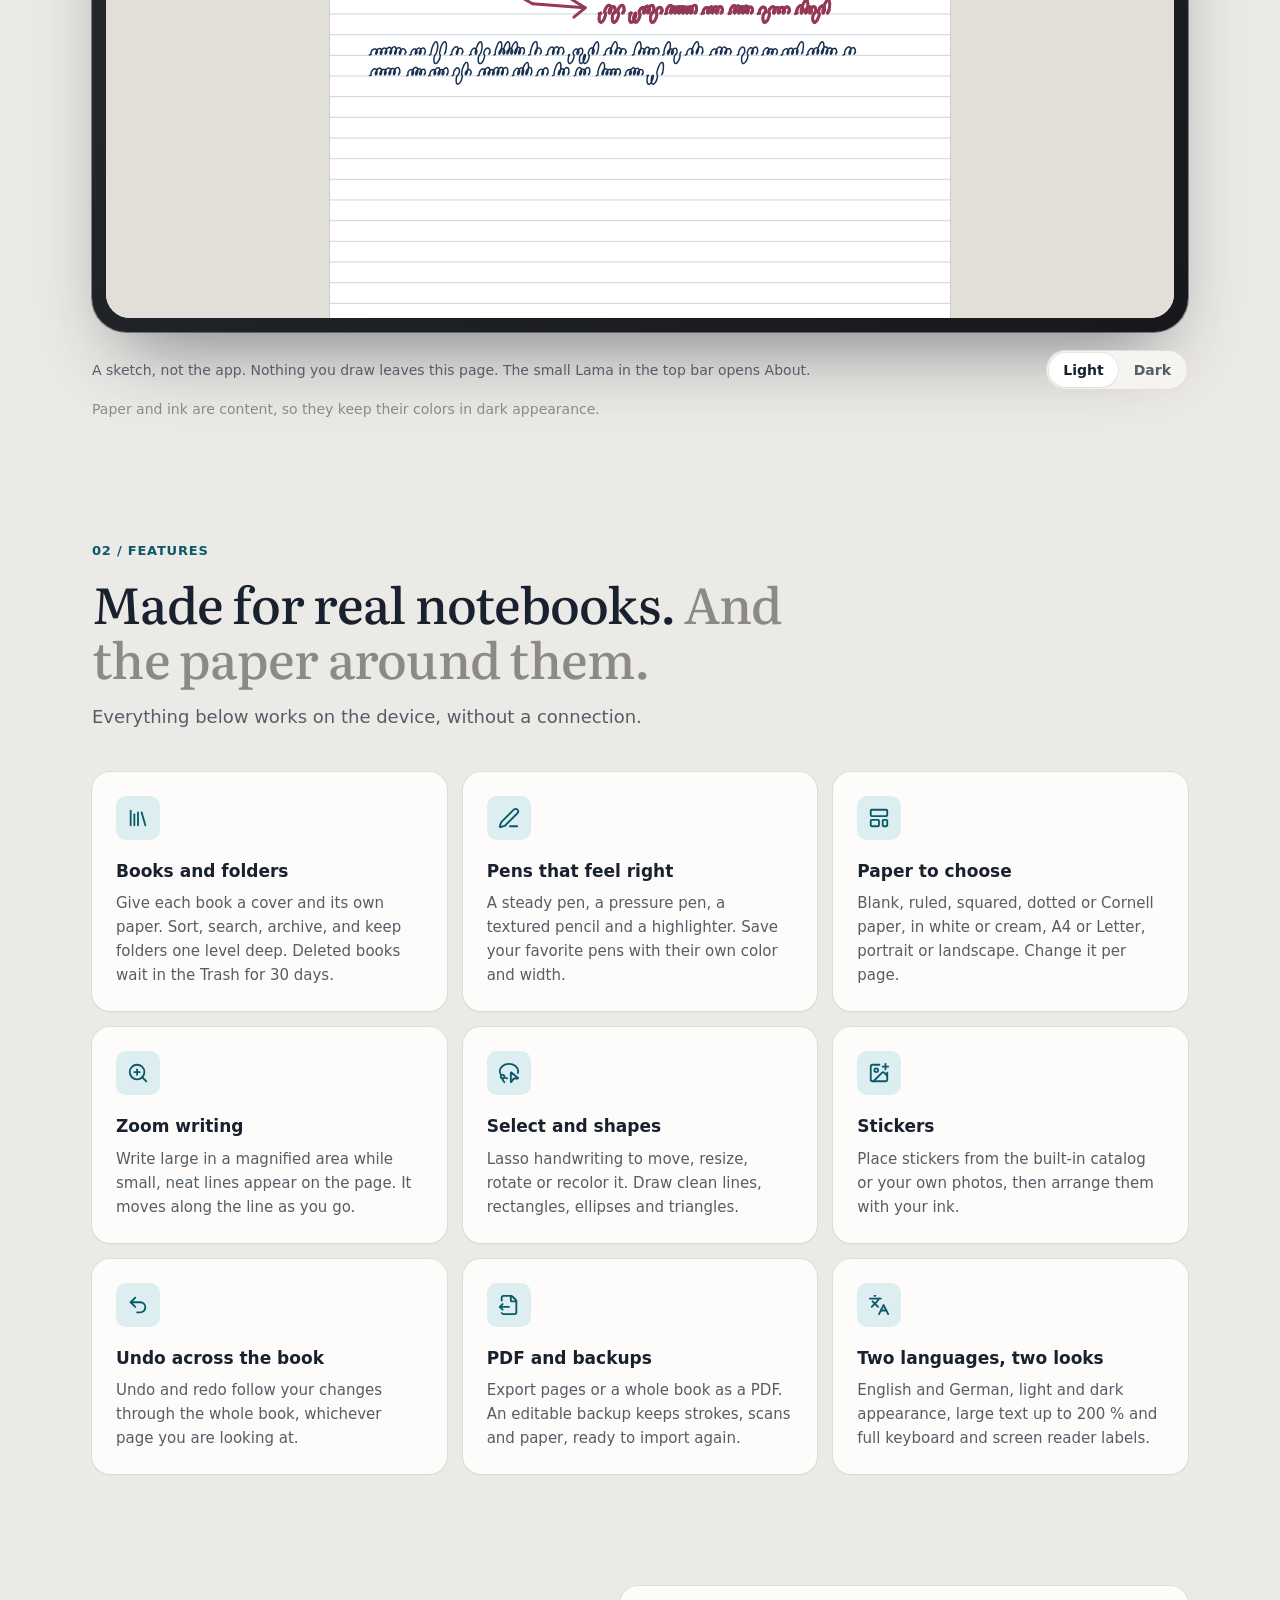
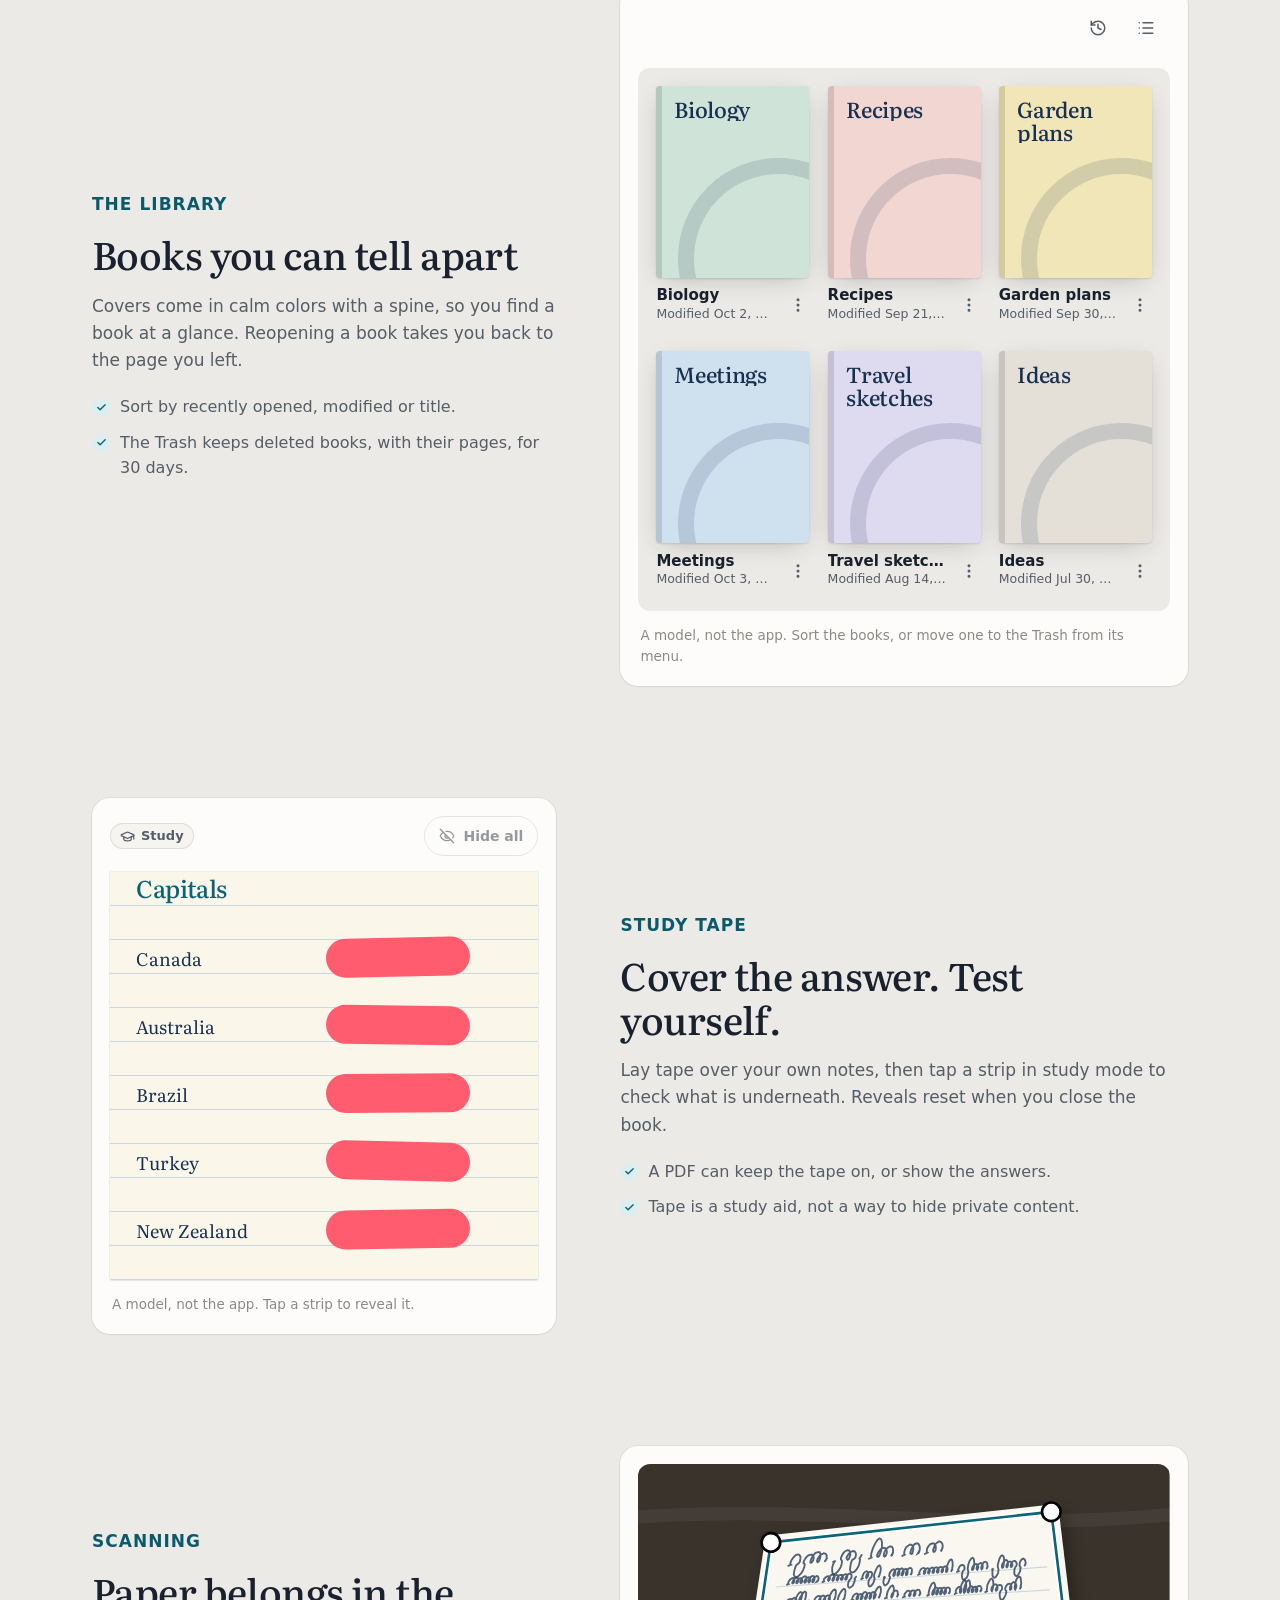
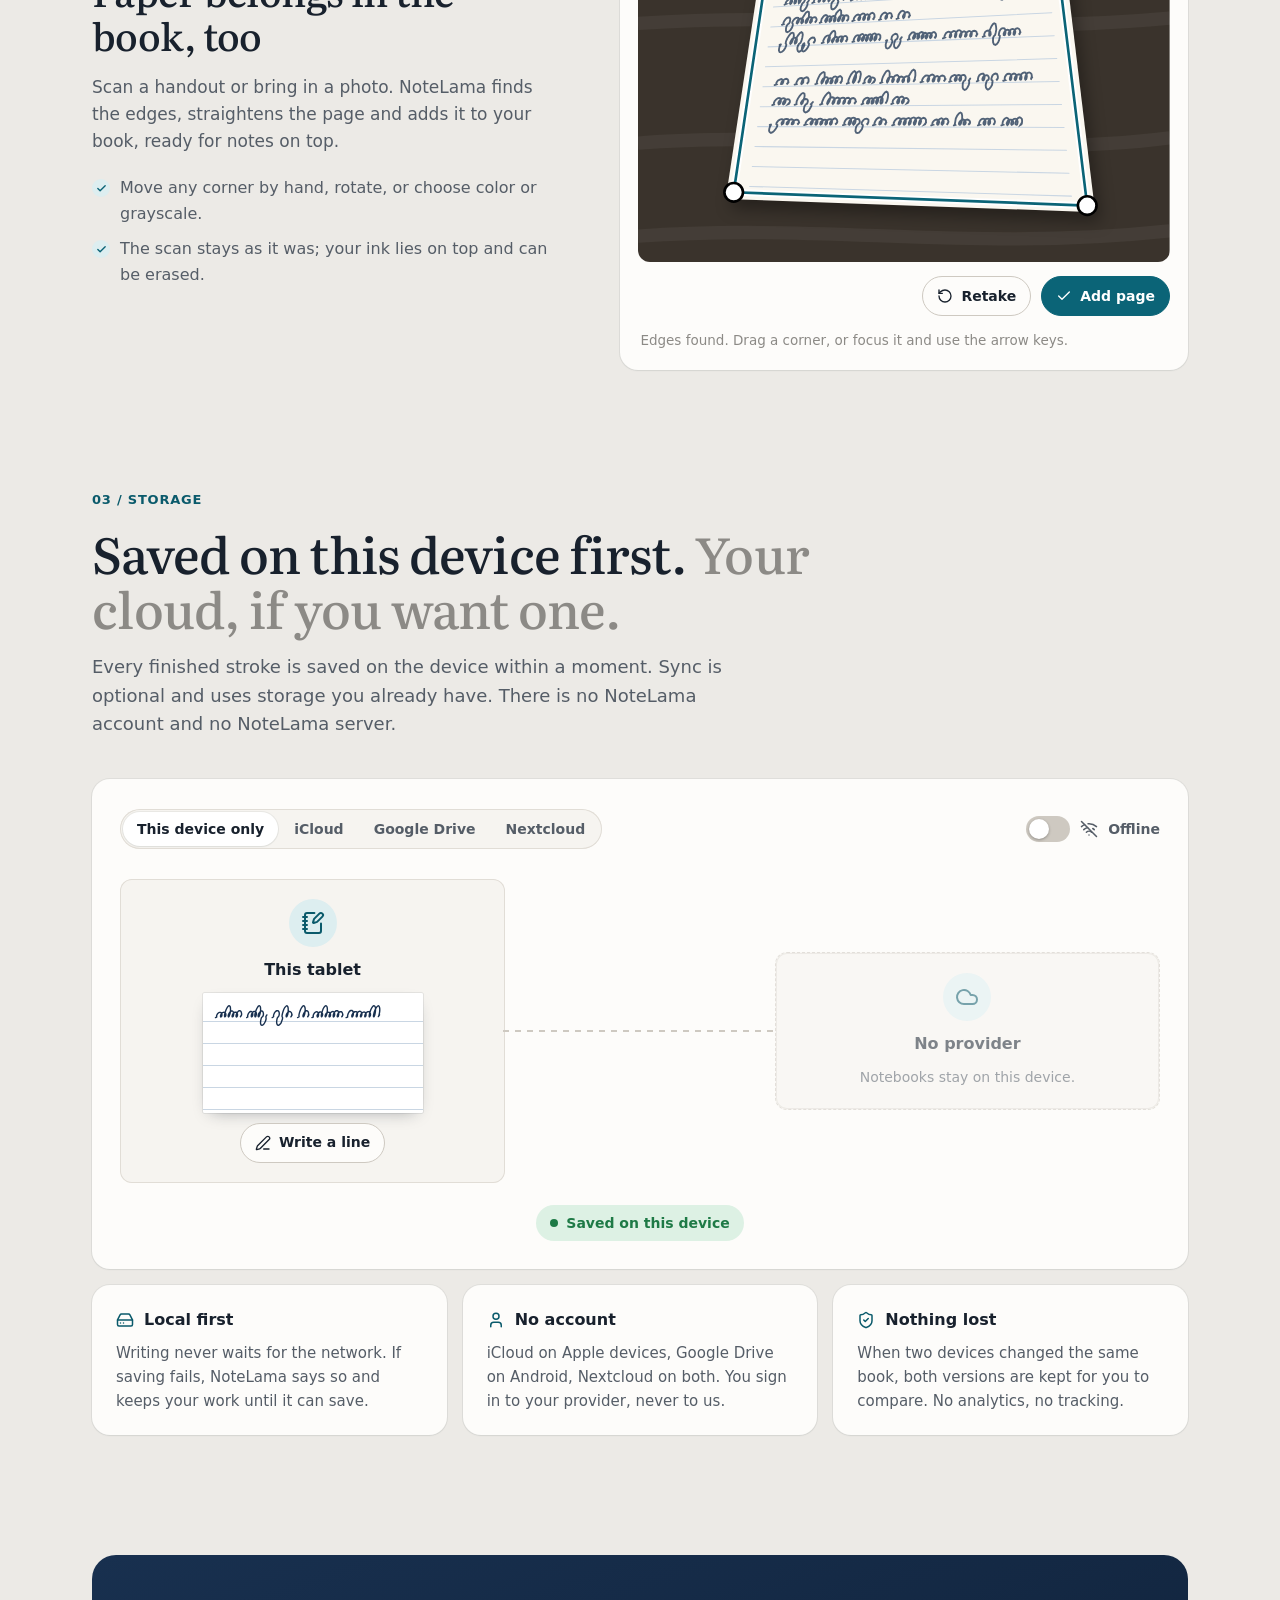
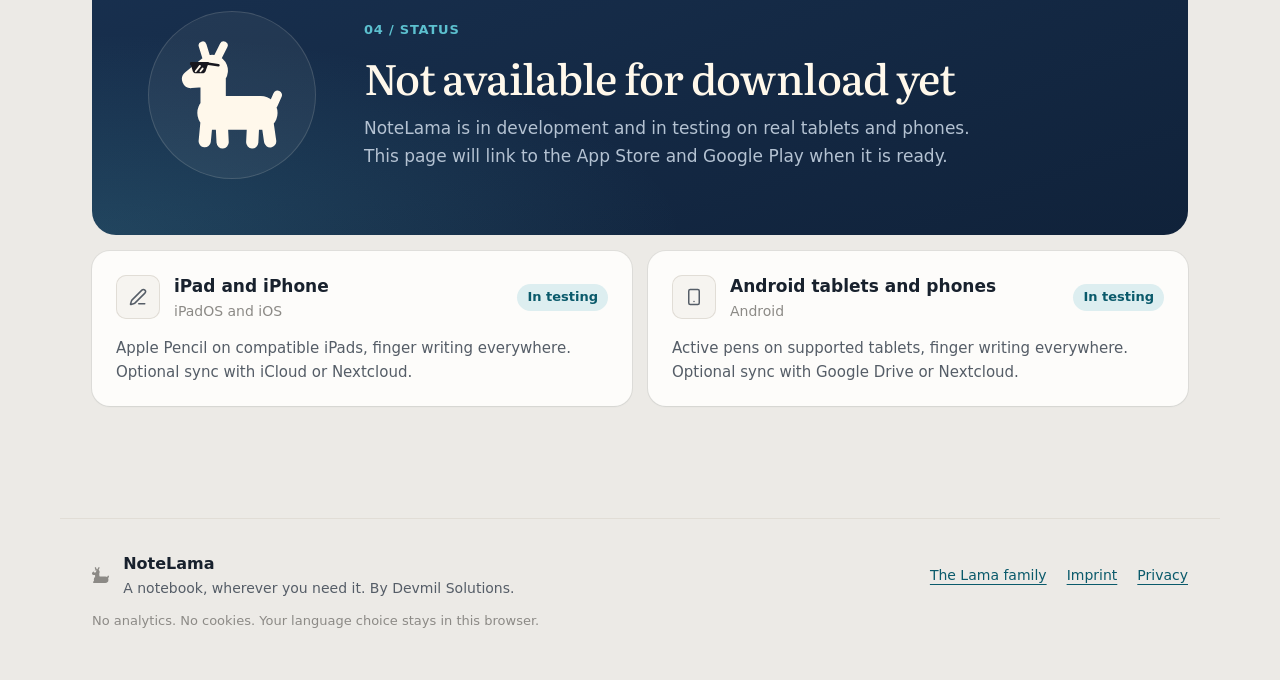
==== commit e024675d: "Sync NoteLama website from 6c868bb7068b19948b6281533f91cd471bf67ac3" ====
--- a/webfront/index.html
+++ b/webfront/index.html
@@ -23,11 +23,11 @@
   <link rel="apple-touch-icon" href="assets/apple-touch-icon.png?v=fbb6b276c877">
   <link rel="manifest" href="manifest.json?v=1ab2ebc813e4">
   <link rel="preload" href="assets/fonts/Literata-Display.woff2" as="font" type="font/woff2" crossorigin>
-  <link rel="stylesheet" href="styles.css?v=3857734846e7">
+  <link rel="stylesheet" href="styles.css?v=b2a338c521ce">
   <link rel="stylesheet" href="assets/lama/lama-antics.css?v=926d01e9bae2">
   <script>document.documentElement.classList.add("js");</script>
   <script src="assets/lama/lama-antics.js?v=fd9d7d8235fa" defer></script>
-  <script src="site.js?v=ebbeec97b6ee" data-locales-version="a36721fcf605" defer></script>
+  <script src="site.js?v=5030eaa7189e" data-locales-version="dda6e6a8718e" defer></script>
 </head>
 <body>
   <!-- Icons: Lucide (lucide-static 1.37.0, ISC), the set Meridian ships in the app. -->
--- a/webfront/styles.css
+++ b/webfront/styles.css
@@ -515,7 +515,7 @@
 }
 .cover-title {
   position: absolute; left: calc(6px + 8cqw); right: 8cqw; top: 8cqw; z-index: 1;
-  font-size: 14cqw; line-height: 1.05; display: -webkit-box; -webkit-line-clamp: 4; -webkit-box-orient: vertical; overflow: hidden;
+  font-size: 14cqw; line-height: 1.05; overflow-wrap: break-word; hyphens: auto; display: -webkit-box; -webkit-line-clamp: 4; -webkit-box-orient: vertical; overflow: hidden;
 }
 .book-label { display: flex; align-items: flex-start; margin-top: 8px; }
 .book-text { display: grid; flex: 1; min-width: 0; line-height: 1.35; }
@@ -633,9 +633,9 @@
 .status-copy p:last-child { margin: 14px 0 0; color: var(--brand-muted); font-size: 17px; max-width: 620px; }
 .platform-grid { display: grid; grid-template-columns: repeat(2, minmax(0, 1fr)); gap: 16px; margin-top: 16px; }
 .platform { padding: 22px 24px; }
-.platform-head { display: flex; align-items: center; gap: 14px; }
-.platform-head > div { flex: 1; min-width: 0; }
-.platform-head h3 { margin: 0; font-size: 17px; }
+.platform-head { display: flex; flex-wrap: wrap; align-items: center; gap: 10px 14px; }
+.platform-head > div { flex: 1 1 9rem; min-width: 0; }
+.platform-head h3 { margin: 0; font-size: 17px; hyphens: auto; overflow-wrap: break-word; }
 .platform-head p { margin: 0; font-size: 14px; color: var(--ink-faint); }
 .platform-icon { display: grid; place-items: center; width: 44px; height: 44px; border-radius: var(--radius-sm); background: var(--pane-alt); box-shadow: inset 0 0 0 1px var(--line); color: var(--ink-muted); }
 .platform > p { margin: 14px 0 0; font-size: 15px; }
@@ -677,7 +677,7 @@
   .nav-links a:not(.nav-cta) { display: none; }
   .facts, .platform-grid { grid-template-columns: minmax(0, 1fr); }
   .sync-controls .seg { display: grid; grid-template-columns: repeat(2, minmax(0, 1fr)); width: 100%; border-radius: var(--radius-md); }
-  .sync-controls .seg button { border-radius: var(--radius-sm); white-space: nowrap; }
+  .sync-controls .seg button { min-width: 0; padding: 4px 10px; border-radius: var(--radius-sm); line-height: 1.2; overflow-wrap: break-word; hyphens: auto; }
   .sync-diagram { grid-template-columns: minmax(0, 1fr); gap: 0; }
   .sync-link { width: 2px; height: 44px; margin: 0 auto; background: repeating-linear-gradient(180deg, var(--line-strong) 0 6px, transparent 6px 12px); }
   .sync-link.live { background: repeating-linear-gradient(180deg, var(--accent) 0 6px, transparent 6px 12px); }
@@ -696,6 +696,10 @@
   .study-page { padding: 0 16px var(--rule-gap); }
   .study-list li { font-size: 16px; gap: 8px; }
   .tape { min-width: 112px; }
+}
+/* Long German words such as "Notizbücher." must fit the hero at 320 px. */
+@media (max-width: 400px) {
+  h1 { font-size: clamp(34px, 10.8vw, 42px); }
 }
 /* A phone-sized sketch, as the app lays out compact widths: Add page and
    one menu in the app bar, and the dock at the bottom in two lanes, with
